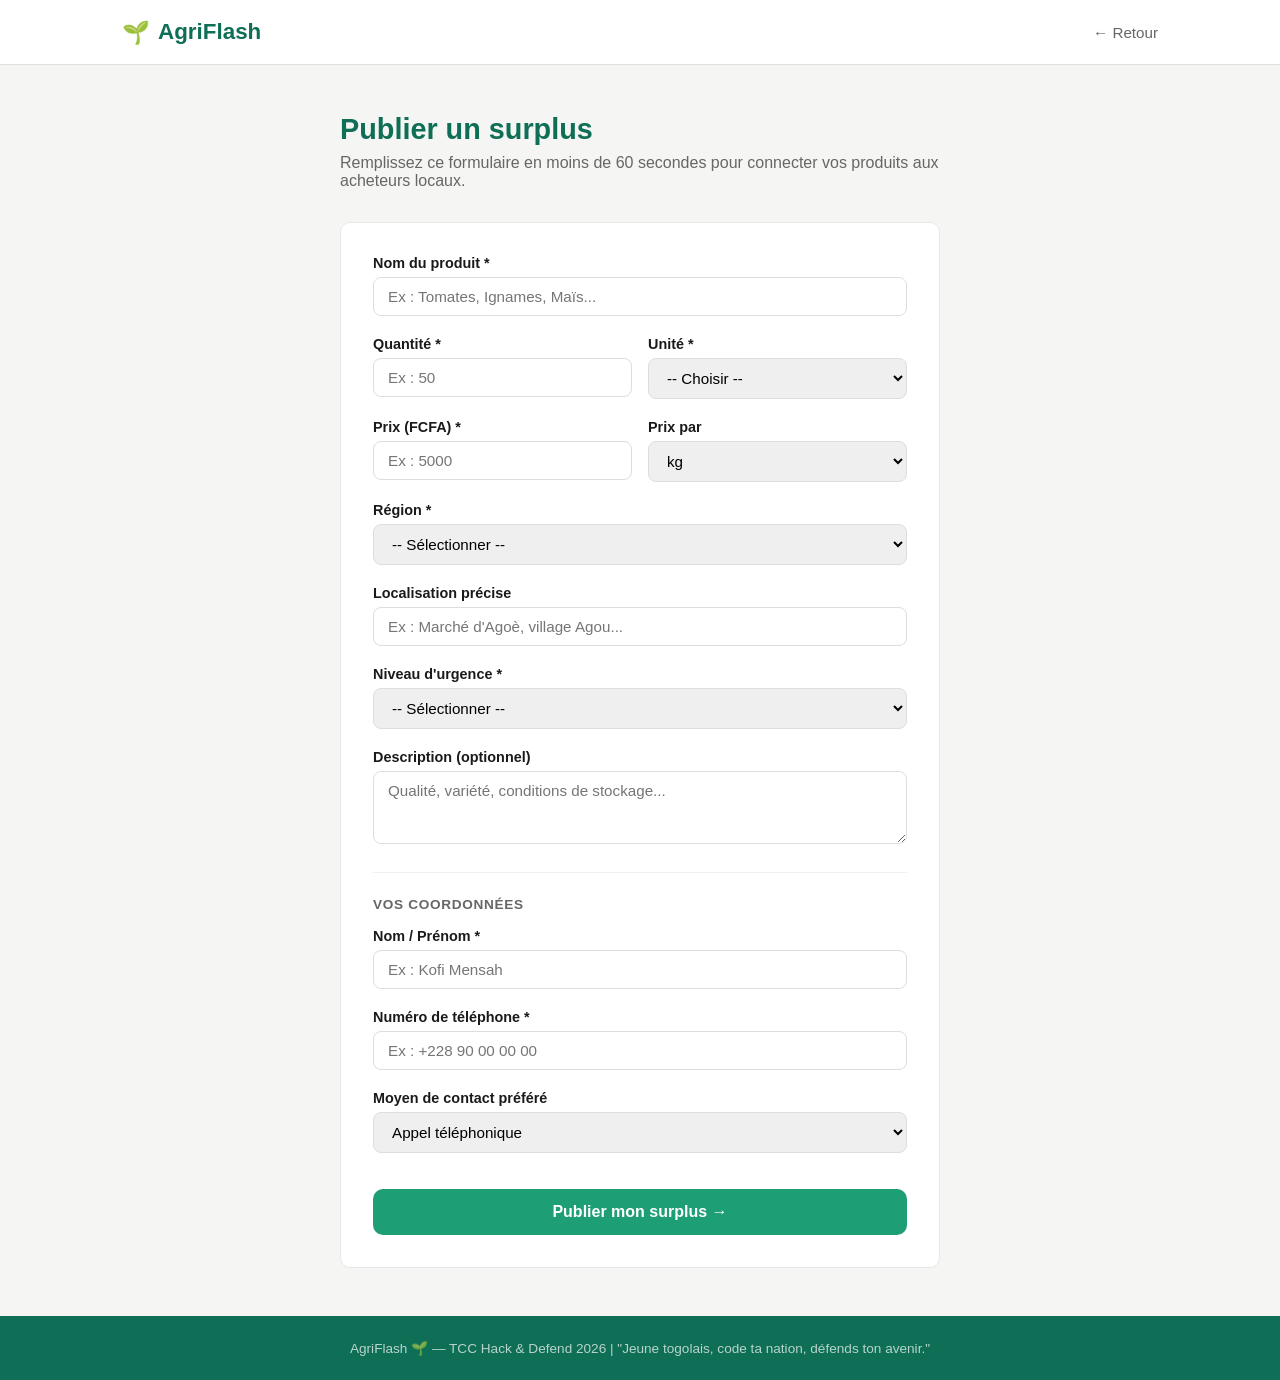
==== add-product.html @ c6625c72 "Premier commit - PoC AgriFlash" ====
<!doctype html>
<html lang="fr">
  <head>
    <meta charset="UTF-8" />
    <meta name="viewport" content="width=device-width, initial-scale=1.0" />
    <title>AgriFlash — Publier un surplus</title>
    <link rel="stylesheet" href="style.css" />
  </head>
  <body>
    <header class="navbar">
      <div class="navbar-inner">
        <div class="logo">
          <a
            href="index.html"
            style="
              text-decoration: none;
              display: flex;
              align-items: center;
              gap: 8px;
              color: inherit;
            "
          >
            🌱 <span>AgriFlash</span>
          </a>
        </div>
        <nav>
          <a href="index.html">← Retour</a>
        </nav>
      </div>
    </header>

    <section class="form-section">
      <div class="form-container">
        <div class="form-header">
          <h1>Publier un surplus</h1>
          <p>
            Remplissez ce formulaire en moins de 60 secondes pour connecter vos
            produits aux acheteurs locaux.
          </p>
        </div>

        <div id="success-msg" class="success-msg" style="display: none">
          ✅ Votre surplus a été publié avec succès !
          <br /><a href="index.html">← Voir tous les surplus</a>
        </div>

        <form id="form-surplus" class="form-card" novalidate>
          <div class="form-group">
            <label for="nom-produit">Nom du produit *</label>
            <input
              type="text"
              id="nom-produit"
              placeholder="Ex : Tomates, Ignames, Maïs..."
              required
            />
          </div>

          <div class="form-row">
            <div class="form-group">
              <label for="quantite">Quantité *</label>
              <input
                type="number"
                id="quantite"
                placeholder="Ex : 50"
                min="1"
                required
              />
            </div>
            <div class="form-group">
              <label for="unite">Unité *</label>
              <select id="unite" required>
                <option value="">-- Choisir --</option>
                <option value="kg">kg</option>
                <option value="tonnes">tonnes</option>
                <option value="sacs">sacs</option>
                <option value="caisses">caisses</option>
                <option value="régimes">régimes</option>
                <option value="unités">unités</option>
              </select>
            </div>
          </div>

          <div class="form-row">
            <div class="form-group">
              <label for="prix">Prix (FCFA) *</label>
              <input
                type="number"
                id="prix"
                placeholder="Ex : 5000"
                min="0"
                required
              />
            </div>
            <div class="form-group">
              <label for="prix-unite">Prix par</label>
              <select id="prix-unite">
                <option value="kg">kg</option>
                <option value="sac">sac</option>
                <option value="caisse">caisse</option>
                <option value="unité">unité</option>
                <option value="lot">lot entier</option>
              </select>
            </div>
          </div>

          <div class="form-group">
            <label for="region">Région *</label>
            <select id="region" required>
              <option value="">-- Sélectionner --</option>
              <option value="Lomé">Lomé</option>
              <option value="Kara">Kara</option>
              <option value="Atakpamé">Atakpamé</option>
              <option value="Sokodé">Sokodé</option>
              <option value="Dapaong">Dapaong</option>
              <option value="Tsévié">Tsévié</option>
              <option value="Kpalimé">Kpalimé</option>
            </select>
          </div>

          <div class="form-group">
            <label for="localisation">Localisation précise</label>
            <input
              type="text"
              id="localisation"
              placeholder="Ex : Marché d'Agoè, village Agou..."
            />
          </div>

          <div class="form-group">
            <label for="urgence">Niveau d'urgence *</label>
            <select id="urgence" required>
              <option value="">-- Sélectionner --</option>
              <option value="critique">🔴 Critique — moins de 24h</option>
              <option value="urgent">🟠 Urgent — moins de 48h</option>
              <option value="normal">🟢 Normal — quelques jours</option>
            </select>
          </div>

          <div class="form-group">
            <label for="description">Description (optionnel)</label>
            <textarea
              id="description"
              rows="3"
              placeholder="Qualité, variété, conditions de stockage..."
            ></textarea>
          </div>

          <hr class="form-divider" />
          <p class="form-section-label">Vos coordonnées</p>

          <div class="form-group">
            <label for="nom-vendeur">Nom / Prénom *</label>
            <input
              type="text"
              id="nom-vendeur"
              placeholder="Ex : Kofi Mensah"
              required
            />
          </div>

          <div class="form-group">
            <label for="telephone">Numéro de téléphone *</label>
            <input
              type="tel"
              id="telephone"
              placeholder="Ex : +228 90 00 00 00"
              required
            />
          </div>

          <div class="form-group">
            <label for="moyen-contact">Moyen de contact préféré</label>
            <select id="moyen-contact">
              <option value="Appel">Appel téléphonique</option>
              <option value="WhatsApp">WhatsApp</option>
              <option value="Les deux">Appel ou WhatsApp</option>
            </select>
          </div>

          <button type="submit" class="btn-submit">
            Publier mon surplus →
          </button>
        </form>
      </div>
    </section>

    <footer class="footer">
      <p>
        AgriFlash 🌱 — TCC Hack & Defend 2026 | "Jeune togolais, code ta nation,
        défends ton avenir."
      </p>
    </footer>

    <script src="app.js"></script>
  </body>
</html>
---- style.css ----
* {
  margin: 0;
  padding: 0;
  box-sizing: border-box;
}

:root {
  --vert: #1d9e75;
  --vert-fonce: #0f6e56;
  --vert-clair: #e1f5ee;
  --orange: #ba7517;
  --orange-clair: #faeeda;
  --rouge-clair: #fcebeb;
  --gris: #f5f5f3;
  --texte: #1a1a1a;
  --texte-muted: #666;
  --blanc: #ffffff;
  --radius: 10px;
}

body {
  font-family: "Segoe UI", sans-serif;
  color: var(--texte);
  background: var(--gris);
}

/* NAVBAR */
.navbar {
  background: var(--blanc);
  border-bottom: 1px solid #e0e0e0;
  position: sticky;
  top: 0;
  z-index: 100;
}
.navbar-inner {
  max-width: 1100px;
  margin: 0 auto;
  padding: 0 2rem;
  height: 64px;
  display: flex;
  align-items: center;
  justify-content: space-between;
}
.logo {
  font-size: 1.4rem;
  font-weight: 700;
  color: var(--vert-fonce);
  display: flex;
  align-items: center;
  gap: 8px;
}
nav {
  display: flex;
  align-items: center;
  gap: 1.5rem;
}
nav a {
  text-decoration: none;
  color: var(--texte-muted);
  font-size: 0.95rem;
}
nav a.active {
  color: var(--vert-fonce);
  font-weight: 600;
}
.btn-publier {
  background: var(--vert);
  color: var(--blanc) !important;
  padding: 8px 18px;
  border-radius: 20px;
  font-weight: 600 !important;
  transition: background 0.2s;
}
.btn-publier:hover {
  background: var(--vert-fonce);
}

/* HERO */
.hero {
  background: var(--vert-fonce);
  color: var(--blanc);
  padding: 5rem 2rem;
  text-align: center;
}
.hero-content {
  max-width: 700px;
  margin: 0 auto;
}
.hero-badge {
  background: rgba(255, 255, 255, 0.15);
  padding: 6px 16px;
  border-radius: 20px;
  font-size: 0.85rem;
  display: inline-block;
  margin-bottom: 1.5rem;
}
.hero h1 {
  font-size: 2.8rem;
  font-weight: 800;
  line-height: 1.2;
  margin-bottom: 1rem;
}
.hero h1 .accent {
  color: #9fe1cb;
}
.hero p {
  font-size: 1.1rem;
  opacity: 0.85;
  margin-bottom: 2rem;
}
.hero-actions {
  display: flex;
  gap: 1rem;
  justify-content: center;
  flex-wrap: wrap;
}
.btn-primary {
  background: var(--blanc);
  color: var(--vert-fonce);
  padding: 12px 28px;
  border-radius: 25px;
  font-weight: 700;
  text-decoration: none;
  transition: transform 0.2s;
}
.btn-primary:hover {
  transform: translateY(-2px);
}
.btn-secondary {
  border: 2px solid rgba(255, 255, 255, 0.5);
  color: var(--blanc);
  padding: 12px 28px;
  border-radius: 25px;
  font-weight: 600;
  text-decoration: none;
  transition: border-color 0.2s;
}
.btn-secondary:hover {
  border-color: var(--blanc);
}

/* LISTE */
.liste-section {
  padding: 3rem 2rem;
}
.container {
  max-width: 1100px;
  margin: 0 auto;
}
.liste-header {
  display: flex;
  align-items: center;
  justify-content: space-between;
  flex-wrap: wrap;
  gap: 1rem;
  margin-bottom: 2rem;
}
.liste-header h2 {
  font-size: 1.5rem;
  color: var(--vert-fonce);
}
.filtres {
  display: flex;
  gap: 0.75rem;
  flex-wrap: wrap;
}
.filtres input,
.filtres select {
  padding: 8px 14px;
  border: 1px solid #ddd;
  border-radius: 8px;
  font-size: 0.9rem;
  background: var(--blanc);
  outline: none;
}
.filtres input:focus,
.filtres select:focus {
  border-color: var(--vert);
}

/* GRID */
.grid-surplus {
  display: grid;
  grid-template-columns: repeat(auto-fill, minmax(280px, 1fr));
  gap: 1.25rem;
}

/* CARTE */
.card {
  background: var(--blanc);
  border-radius: var(--radius);
  border: 1px solid #e8e8e8;
  padding: 1.25rem;
  transition:
    transform 0.2s,
    box-shadow 0.2s;
}
.card:hover {
  transform: translateY(-3px);
  box-shadow: 0 8px 24px rgba(0, 0, 0, 0.08);
}
.card-header {
  display: flex;
  justify-content: space-between;
  align-items: flex-start;
  margin-bottom: 0.75rem;
}
.card-produit {
  font-size: 1.1rem;
  font-weight: 700;
  color: var(--texte);
}
.badge-urgence {
  font-size: 0.75rem;
  font-weight: 600;
  padding: 3px 10px;
  border-radius: 12px;
}
.badge-urgence.critique {
  background: var(--rouge-clair);
  color: #a32d2d;
}
.badge-urgence.urgent {
  background: var(--orange-clair);
  color: var(--orange);
}
.badge-urgence.normal {
  background: var(--vert-clair);
  color: var(--vert-fonce);
}
.card-info {
  font-size: 0.9rem;
  color: var(--texte-muted);
  margin-bottom: 0.4rem;
}
.card-prix {
  font-size: 1.15rem;
  font-weight: 700;
  color: var(--vert);
  margin: 0.75rem 0;
}
.card-footer {
  display: flex;
  align-items: center;
  justify-content: space-between;
  margin-top: 1rem;
  padding-top: 0.75rem;
  border-top: 1px solid #f0f0f0;
}
.card-vendeur {
  font-size: 0.85rem;
  color: var(--texte-muted);
}
.btn-contact {
  background: var(--vert);
  color: var(--blanc);
  border: none;
  padding: 8px 16px;
  border-radius: 8px;
  font-size: 0.85rem;
  font-weight: 600;
  cursor: pointer;
  transition: background 0.2s;
}
.btn-contact:hover {
  background: var(--vert-fonce);
}

/* HOW */
.how-section {
  background: var(--blanc);
  padding: 4rem 2rem;
  text-align: center;
}
.how-section h2 {
  font-size: 1.6rem;
  color: var(--vert-fonce);
  margin-bottom: 3rem;
}
.steps {
  display: flex;
  align-items: center;
  justify-content: center;
  gap: 1rem;
  flex-wrap: wrap;
}
.step {
  max-width: 200px;
}
.step-num {
  font-size: 2rem;
  font-weight: 800;
  color: var(--vert-clair);
}
.step h3 {
  font-size: 1rem;
  font-weight: 700;
  margin: 0.5rem 0 0.25rem;
}
.step p {
  font-size: 0.85rem;
  color: var(--texte-muted);
}
.step-arrow {
  font-size: 2rem;
  color: var(--vert);
}

/* FOOTER */
.footer {
  background: var(--vert-fonce);
  color: rgba(255, 255, 255, 0.7);
  text-align: center;
  padding: 1.5rem;
  font-size: 0.85rem;
}

/* MODAL */
.modal-overlay {
  position: fixed;
  inset: 0;
  background: rgba(0, 0, 0, 0.5);
  display: flex;
  align-items: center;
  justify-content: center;
  z-index: 200;
}
.modal {
  background: var(--blanc);
  border-radius: var(--radius);
  padding: 2rem;
  max-width: 420px;
  width: 90%;
  position: relative;
}
.modal-close {
  position: absolute;
  top: 1rem;
  right: 1rem;
  background: none;
  border: none;
  font-size: 1.2rem;
  cursor: pointer;
  color: var(--texte-muted);
}
.modal h3 {
  font-size: 1.2rem;
  margin-bottom: 1rem;
  color: var(--vert-fonce);
}
.modal-info {
  font-size: 0.95rem;
  color: var(--texte);
  margin-bottom: 0.5rem;
}
.modal-tel {
  font-size: 1.3rem;
  font-weight: 700;
  color: var(--vert);
  margin: 1rem 0;
}
.btn-whatsapp {
  display: block;
  background: #25d366;
  color: var(--blanc);
  text-align: center;
  padding: 12px;
  border-radius: 8px;
  font-weight: 700;
  text-decoration: none;
  margin-top: 1rem;
}

/* FORM PAGE */
.form-section {
  padding: 3rem 2rem;
  min-height: 80vh;
}
.form-container {
  max-width: 600px;
  margin: 0 auto;
}
.form-header {
  margin-bottom: 2rem;
}
.form-header h1 {
  font-size: 1.8rem;
  color: var(--vert-fonce);
  margin-bottom: 0.5rem;
}
.form-header p {
  color: var(--texte-muted);
}
.form-card {
  background: var(--blanc);
  border-radius: var(--radius);
  border: 1px solid #e8e8e8;
  padding: 2rem;
}
.form-group {
  margin-bottom: 1.25rem;
}
.form-group label {
  display: block;
  font-size: 0.9rem;
  font-weight: 600;
  margin-bottom: 6px;
  color: var(--texte);
}
.form-group input,
.form-group select,
.form-group textarea {
  width: 100%;
  padding: 10px 14px;
  border: 1px solid #ddd;
  border-radius: 8px;
  font-size: 0.95rem;
  font-family: inherit;
  outline: none;
  transition: border-color 0.2s;
}
.form-group input:focus,
.form-group select:focus,
.form-group textarea:focus {
  border-color: var(--vert);
}
.form-row {
  display: grid;
  grid-template-columns: 1fr 1fr;
  gap: 1rem;
}
.form-divider {
  border: none;
  border-top: 1px solid #f0f0f0;
  margin: 1.5rem 0;
}
.form-section-label {
  font-size: 0.85rem;
  font-weight: 600;
  color: var(--texte-muted);
  text-transform: uppercase;
  letter-spacing: 0.05em;
  margin-bottom: 1rem;
}
.btn-submit {
  width: 100%;
  background: var(--vert);
  color: var(--blanc);
  border: none;
  padding: 14px;
  border-radius: 10px;
  font-size: 1rem;
  font-weight: 700;
  cursor: pointer;
  margin-top: 1rem;
  transition: background 0.2s;
}
.btn-submit:hover {
  background: var(--vert-fonce);
}
.success-msg {
  background: var(--vert-clair);
  color: var(--vert-fonce);
  padding: 1rem 1.25rem;
  border-radius: 8px;
  margin-bottom: 1.5rem;
  font-weight: 500;
  line-height: 1.6;
}
.success-msg a {
  color: var(--vert-fonce);
  font-weight: 700;
}
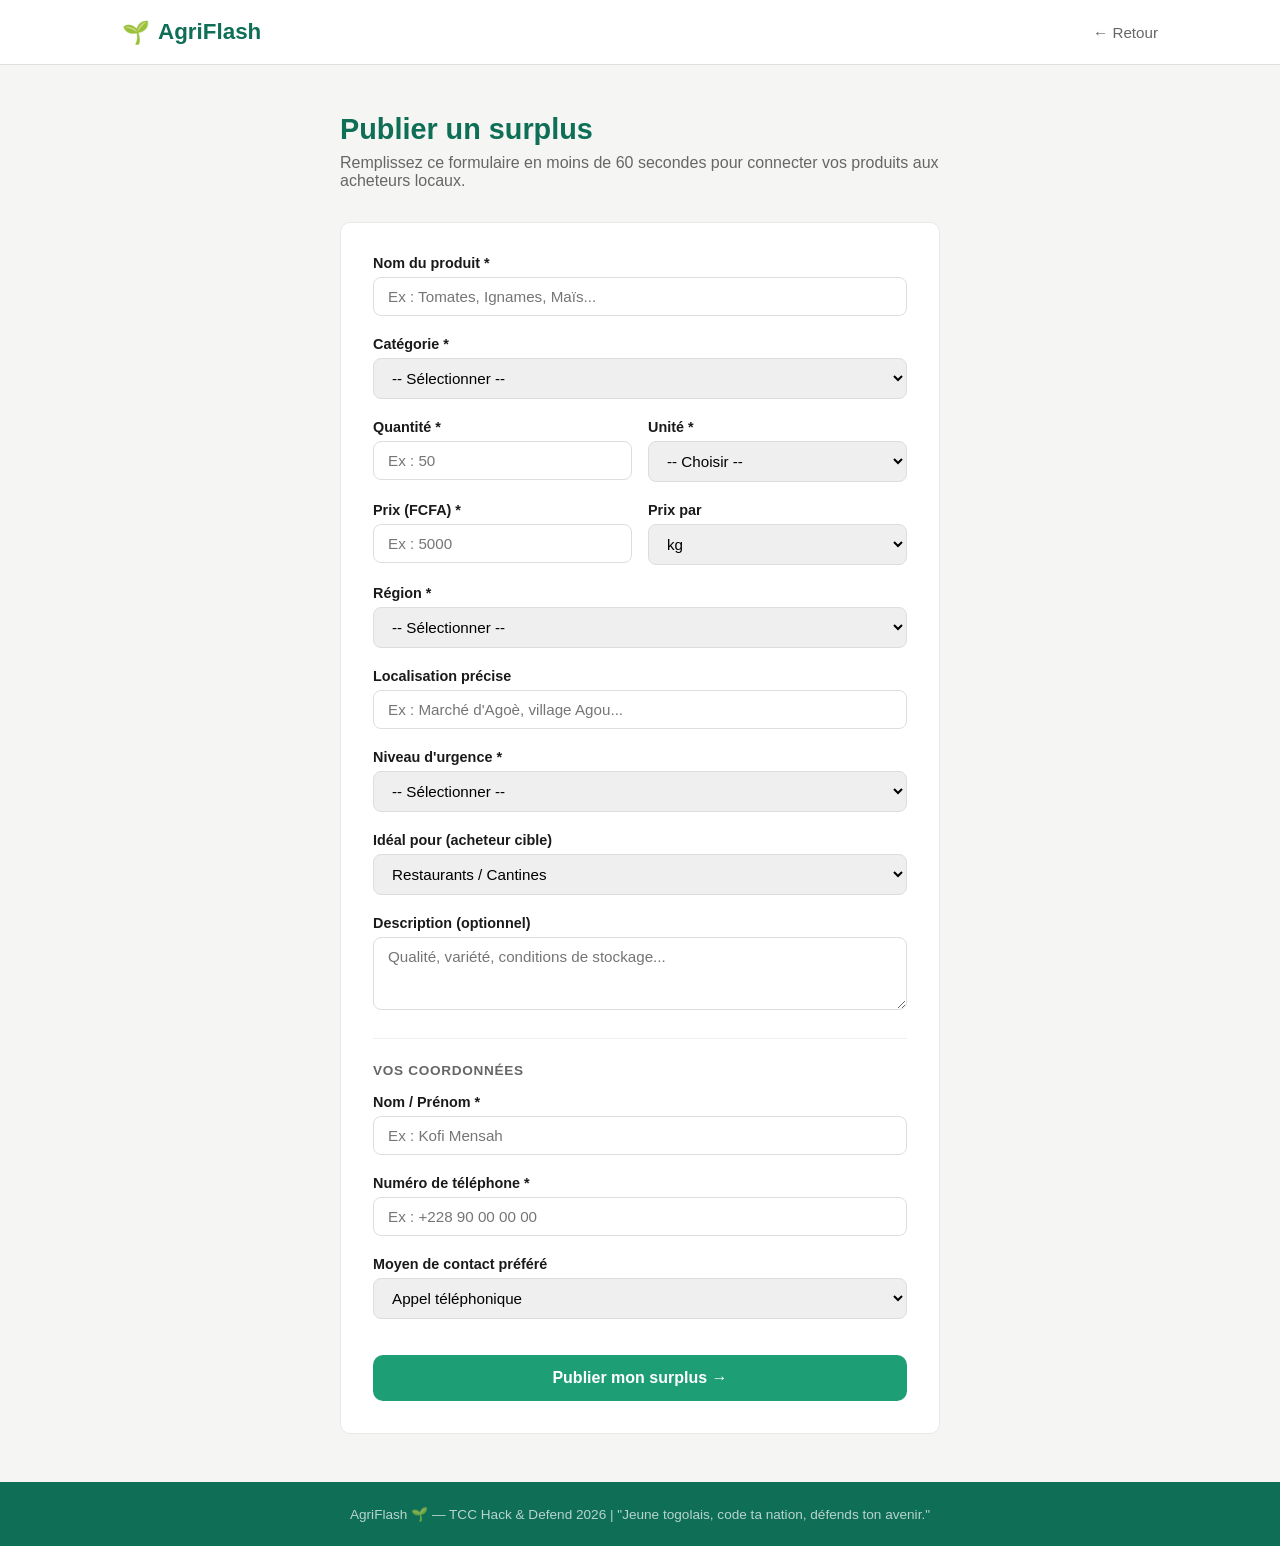
==== commit 7ac08013: "feat: dashboard impact, carte Leaflet, IA analyse, demandes, graphiques" ====
--- a/add-product.html
+++ b/add-product.html
@@ -55,6 +55,18 @@
             />
           </div>
 
+          <div class="form-group">
+            <label for="categorie">Catégorie *</label>
+            <select id="categorie" required>
+              <option value="">-- Sélectionner --</option>
+              <option value="legumes">🥬 Légumes</option>
+              <option value="fruits">🍎 Fruits</option>
+              <option value="tubercules">🥔 Tubercules</option>
+              <option value="condiments">🌶️ Condiments</option>
+              <option value="cereales">🌽 Céréales</option>
+            </select>
+          </div>
+
           <div class="form-row">
             <div class="form-group">
               <label for="quantite">Quantité *</label>
@@ -98,7 +110,7 @@
                 <option value="sac">sac</option>
                 <option value="caisse">caisse</option>
                 <option value="unité">unité</option>
-                <option value="lot">lot entier</option>
+                <option value="lot entier">lot entier</option>
               </select>
             </div>
           </div>
@@ -137,6 +149,21 @@
           </div>
 
           <div class="form-group">
+            <label for="ideal-pour">Idéal pour (acheteur cible)</label>
+            <select id="ideal-pour">
+              <option value="Restaurants / Cantines">
+                Restaurants / Cantines
+              </option>
+              <option value="Revendeurs / Marchés">Revendeurs / Marchés</option>
+              <option value="Transformateurs">Transformateurs</option>
+              <option value="Particuliers">Particuliers</option>
+              <option value="Tous types d'acheteurs">
+                Tous types d'acheteurs
+              </option>
+            </select>
+          </div>
+
+          <div class="form-group">
             <label for="description">Description (optionnel)</label>
             <textarea
               id="description"
@@ -186,8 +213,8 @@
 
     <footer class="footer">
       <p>
-        AgriFlash 🌱 — TCC Hack & Defend 2026 | "Jeune togolais, code ta nation,
-        défends ton avenir."
+        AgriFlash 🌱 — TCC Hack &amp; Defend 2026 | "Jeune togolais, code ta
+        nation, défends ton avenir."
       </p>
     </footer>
 
--- a/style.css
+++ b/style.css
@@ -1,3 +1,8 @@
+/* =========================================
+   AgriFlash — style.css
+   TCC Hack & Defend 2026
+   ========================================= */
+
 * {
   margin: 0;
   padding: 0;
@@ -19,12 +24,12 @@
 }
 
 body {
-  font-family: "Segoe UI", sans-serif;
+  font-family: "Segoe UI", Tahoma, Geneva, Verdana, sans-serif;
   color: var(--texte);
   background: var(--gris);
 }
 
-/* NAVBAR */
+/* ---- NAVBAR ---- */
 .navbar {
   background: var(--blanc);
   border-bottom: 1px solid #e0e0e0;
@@ -75,7 +80,30 @@
   background: var(--vert-fonce);
 }
 
-/* HERO */
+/* ---- TICKER ---- */
+.ticker {
+  background: var(--vert-fonce);
+  color: #9fe1cb;
+  padding: 8px 0;
+  overflow: hidden;
+  font-size: 0.82rem;
+  white-space: nowrap;
+}
+.ticker-inner {
+  display: inline-flex;
+  gap: 3rem;
+  animation: ticker-scroll 30s linear infinite;
+}
+@keyframes ticker-scroll {
+  0% {
+    transform: translateX(0);
+  }
+  100% {
+    transform: translateX(-50%);
+  }
+}
+
+/* ---- HERO ---- */
 .hero {
   background: var(--vert-fonce);
   color: var(--blanc);
@@ -122,6 +150,7 @@
   font-weight: 700;
   text-decoration: none;
   transition: transform 0.2s;
+  display: inline-block;
 }
 .btn-primary:hover {
   transform: translateY(-2px);
@@ -134,18 +163,247 @@
   font-weight: 600;
   text-decoration: none;
   transition: border-color 0.2s;
+  display: inline-block;
 }
 .btn-secondary:hover {
   border-color: var(--blanc);
 }
 
-/* LISTE */
-.liste-section {
-  padding: 3rem 2rem;
-}
+/* ---- CONTAINER ---- */
 .container {
   max-width: 1100px;
   margin: 0 auto;
+}
+
+/* ---- SECTION HEADERS ---- */
+.section-header {
+  margin-bottom: 2rem;
+}
+.section-header h2 {
+  font-size: 1.5rem;
+  color: var(--vert-fonce);
+  margin-bottom: 0.4rem;
+}
+.section-sub {
+  color: var(--texte-muted);
+  font-size: 0.92rem;
+}
+
+/* ---- DASHBOARD D'IMPACT ---- */
+.dashboard-section {
+  background: var(--blanc);
+  padding: 2.5rem 2rem;
+  border-bottom: 1px solid #e8e8e8;
+}
+.dashboard-header {
+  display: flex;
+  align-items: center;
+  gap: 1rem;
+  margin-bottom: 1.5rem;
+}
+.dashboard-header h2 {
+  font-size: 1.3rem;
+  color: var(--vert-fonce);
+  font-weight: 700;
+}
+.live-badge {
+  background: #fcebeb;
+  color: #a32d2d;
+  font-size: 0.78rem;
+  font-weight: 700;
+  padding: 4px 10px;
+  border-radius: 12px;
+  animation: pulse-badge 1.5s ease-in-out infinite;
+}
+@keyframes pulse-badge {
+  0%,
+  100% {
+    opacity: 1;
+  }
+  50% {
+    opacity: 0.5;
+  }
+}
+.dashboard-grid {
+  display: grid;
+  grid-template-columns: repeat(auto-fit, minmax(155px, 1fr));
+  gap: 1rem;
+}
+.dash-card {
+  background: var(--gris);
+  border-radius: var(--radius);
+  padding: 1.25rem 1rem;
+  text-align: center;
+  border: 1px solid #e8e8e8;
+  transition: transform 0.2s;
+}
+.dash-card:hover {
+  transform: translateY(-2px);
+}
+.dash-card.alert {
+  background: var(--rouge-clair);
+  border-color: #f7c1c1;
+}
+.dash-card.success {
+  background: var(--vert-clair);
+  border-color: #9fe1cb;
+}
+.dash-icon {
+  font-size: 1.6rem;
+  margin-bottom: 0.5rem;
+}
+.dash-num {
+  font-size: 1.8rem;
+  font-weight: 800;
+  color: var(--vert-fonce);
+  line-height: 1;
+  margin-bottom: 0.4rem;
+}
+.dash-card.alert .dash-num {
+  color: #a32d2d;
+}
+.dash-card.success .dash-num {
+  color: var(--vert-fonce);
+}
+.dash-label {
+  font-size: 0.8rem;
+  color: var(--texte-muted);
+  line-height: 1.3;
+}
+
+/* ---- MAP ---- */
+.map-section {
+  padding: 3rem 2rem;
+  background: var(--blanc);
+}
+#map {
+  height: 420px;
+  border-radius: var(--radius);
+  border: 1px solid #e0e0e0;
+  margin-top: 1rem;
+  z-index: 1;
+}
+
+/* ---- IMPACT CHIFFRES ---- */
+.impact-section {
+  background: var(--vert-fonce);
+  color: var(--blanc);
+  padding: 4rem 2rem;
+  text-align: center;
+}
+.impact-section h2 {
+  font-size: 1.6rem;
+  color: var(--blanc);
+  margin-bottom: 0.5rem;
+}
+.impact-subtitle {
+  font-size: 0.95rem;
+  opacity: 0.7;
+  margin-bottom: 2.5rem;
+}
+.impact-grid {
+  display: grid;
+  grid-template-columns: repeat(auto-fit, minmax(200px, 1fr));
+  gap: 1.25rem;
+  max-width: 900px;
+  margin: 0 auto 2rem;
+}
+.impact-card {
+  background: rgba(255, 255, 255, 0.08);
+  border: 1px solid rgba(255, 255, 255, 0.15);
+  border-radius: var(--radius);
+  padding: 1.5rem 1rem;
+}
+.impact-number {
+  font-size: 2.4rem;
+  font-weight: 800;
+  color: #9fe1cb;
+  margin-bottom: 0.5rem;
+}
+.impact-label {
+  font-size: 0.9rem;
+  line-height: 1.4;
+  margin-bottom: 0.75rem;
+}
+.impact-source {
+  font-size: 0.75rem;
+  opacity: 0.55;
+  font-style: italic;
+}
+.impact-cta {
+  font-size: 1rem;
+  opacity: 0.9;
+  max-width: 600px;
+  margin: 0 auto;
+  line-height: 1.6;
+}
+
+/* ---- CHARTS ---- */
+.charts-section {
+  padding: 3rem 2rem;
+  background: var(--gris);
+}
+.charts-section .section-header h2 {
+  color: var(--vert-fonce);
+}
+.charts-row {
+  display: grid;
+  grid-template-columns: 1fr 1fr;
+  gap: 1.5rem;
+}
+@media (max-width: 700px) {
+  .charts-row {
+    grid-template-columns: 1fr;
+  }
+}
+.chart-box {
+  background: var(--blanc);
+  border-radius: var(--radius);
+  border: 1px solid #e8e8e8;
+  padding: 1.25rem;
+}
+.chart-label {
+  font-size: 0.82rem;
+  font-weight: 600;
+  color: var(--texte-muted);
+  text-transform: uppercase;
+  letter-spacing: 0.04em;
+  margin-bottom: 0.5rem;
+}
+.chart-legend {
+  display: flex;
+  gap: 1rem;
+  margin-bottom: 0.75rem;
+  font-size: 0.78rem;
+  color: var(--texte-muted);
+}
+.chart-legend span {
+  display: flex;
+  align-items: center;
+  gap: 5px;
+}
+.leg-dot {
+  width: 10px;
+  height: 10px;
+  border-radius: 2px;
+  display: inline-block;
+}
+.leg-dot.rouge {
+  background: #a32d2d;
+}
+.leg-dot.vert {
+  background: #1d9e75;
+}
+.leg-dot.vert-f {
+  background: #0f6e56;
+}
+.leg-dot.orange {
+  background: #ba7517;
+}
+
+/* ---- LISTE SURPLUS ---- */
+.liste-section {
+  padding: 3rem 2rem;
 }
 .liste-header {
   display: flex;
@@ -177,15 +435,30 @@
 .filtres select:focus {
   border-color: var(--vert);
 }
-
-/* GRID */
+.btn-reinit {
+  padding: 8px 14px;
+  border: 1px solid #ddd;
+  border-radius: 8px;
+  font-size: 0.9rem;
+  background: var(--blanc);
+  cursor: pointer;
+  color: var(--texte-muted);
+  transition: background 0.2s;
+}
+.btn-reinit:hover {
+  background: var(--rouge-clair);
+  border-color: #a32d2d;
+  color: #a32d2d;
+}
+
+/* ---- GRID SURPLUS ---- */
 .grid-surplus {
   display: grid;
   grid-template-columns: repeat(auto-fill, minmax(280px, 1fr));
   gap: 1.25rem;
 }
 
-/* CARTE */
+/* ---- CARTE SURPLUS ---- */
 .card {
   background: var(--blanc);
   border-radius: var(--radius);
@@ -199,6 +472,11 @@
   transform: translateY(-3px);
   box-shadow: 0 8px 24px rgba(0, 0, 0, 0.08);
 }
+.card-emoji {
+  font-size: 2rem;
+  margin-bottom: 0.5rem;
+  display: block;
+}
 .card-header {
   display: flex;
   justify-content: space-between;
@@ -233,6 +511,15 @@
   color: var(--texte-muted);
   margin-bottom: 0.4rem;
 }
+.card-ideal {
+  font-size: 0.82rem;
+  color: var(--vert-fonce);
+  background: var(--vert-clair);
+  display: inline-block;
+  padding: 2px 10px;
+  border-radius: 10px;
+  margin: 0.25rem 0 0.5rem;
+}
 .card-prix {
   font-size: 1.15rem;
   font-weight: 700;
@@ -246,18 +533,23 @@
   margin-top: 1rem;
   padding-top: 0.75rem;
   border-top: 1px solid #f0f0f0;
+  gap: 0.5rem;
 }
 .card-vendeur {
   font-size: 0.85rem;
   color: var(--texte-muted);
+}
+.card-actions {
+  display: flex;
+  gap: 0.5rem;
 }
 .btn-contact {
   background: var(--vert);
   color: var(--blanc);
   border: none;
-  padding: 8px 16px;
+  padding: 8px 14px;
   border-radius: 8px;
-  font-size: 0.85rem;
+  font-size: 0.82rem;
   font-weight: 600;
   cursor: pointer;
   transition: background 0.2s;
@@ -265,8 +557,83 @@
 .btn-contact:hover {
   background: var(--vert-fonce);
 }
-
-/* HOW */
+.btn-ia {
+  background: var(--orange-clair);
+  color: var(--orange);
+  border: 1px solid #f0c97a;
+  padding: 8px 10px;
+  border-radius: 8px;
+  font-size: 0.82rem;
+  font-weight: 600;
+  cursor: pointer;
+  transition: background 0.2s;
+}
+.btn-ia:hover {
+  background: #f5d9a0;
+}
+
+/* ---- DEMANDES ---- */
+.demandes-section {
+  background: var(--blanc);
+  padding: 3rem 2rem;
+  border-top: 1px solid #e8e8e8;
+}
+.demandes-section .section-header h2 {
+  color: var(--vert-fonce);
+}
+.demandes-grid {
+  display: grid;
+  grid-template-columns: repeat(auto-fill, minmax(280px, 1fr));
+  gap: 1.25rem;
+}
+.demande-card {
+  background: var(--gris);
+  border: 1px solid #e8e8e8;
+  border-left: 4px solid var(--vert);
+  border-radius: var(--radius);
+  padding: 1.1rem 1.25rem;
+  transition: transform 0.2s;
+}
+.demande-card:hover {
+  transform: translateY(-2px);
+}
+.demande-icon {
+  font-size: 1.6rem;
+  margin-bottom: 0.4rem;
+}
+.demande-acheteur {
+  font-size: 0.95rem;
+  font-weight: 700;
+  color: var(--texte);
+  margin-bottom: 0.25rem;
+}
+.demande-produit {
+  font-size: 0.88rem;
+  color: var(--vert-fonce);
+  font-weight: 600;
+  margin-bottom: 0.5rem;
+}
+.demande-region {
+  font-size: 0.82rem;
+  color: var(--texte-muted);
+  margin-bottom: 0.75rem;
+}
+.btn-repondre {
+  background: var(--vert);
+  color: var(--blanc);
+  border: none;
+  padding: 7px 14px;
+  border-radius: 8px;
+  font-size: 0.82rem;
+  font-weight: 600;
+  cursor: pointer;
+  transition: background 0.2s;
+}
+.btn-repondre:hover {
+  background: var(--vert-fonce);
+}
+
+/* ---- HOW ---- */
 .how-section {
   background: var(--blanc);
   padding: 4rem 2rem;
@@ -306,7 +673,7 @@
   color: var(--vert);
 }
 
-/* FOOTER */
+/* ---- FOOTER ---- */
 .footer {
   background: var(--vert-fonce);
   color: rgba(255, 255, 255, 0.7);
@@ -315,7 +682,7 @@
   font-size: 0.85rem;
 }
 
-/* MODAL */
+/* ---- MODAL ---- */
 .modal-overlay {
   position: fixed;
   inset: 0;
@@ -369,9 +736,156 @@
   font-weight: 700;
   text-decoration: none;
   margin-top: 1rem;
-}
-
-/* FORM PAGE */
+  cursor: pointer;
+}
+
+/* MODAL SUCCÈS */
+.modal-success-box {
+  text-align: center;
+}
+.success-icon {
+  font-size: 3rem;
+  margin-bottom: 0.75rem;
+}
+.modal-success-box h3 {
+  color: var(--vert-fonce);
+  margin-bottom: 1rem;
+}
+.success-stat {
+  font-size: 1.6rem;
+  font-weight: 800;
+  color: var(--vert);
+  margin: 0.5rem 0;
+}
+.success-desc {
+  font-size: 0.9rem;
+  color: var(--texte-muted);
+  margin-bottom: 0.5rem;
+}
+.btn-close-success {
+  background: var(--vert);
+  color: var(--blanc);
+  border: none;
+  padding: 10px 28px;
+  border-radius: 20px;
+  font-weight: 700;
+  cursor: pointer;
+  margin-top: 1rem;
+  font-size: 0.95rem;
+}
+
+/* ---- NOTIFICATION TOAST ---- */
+.notif-toast {
+  position: fixed;
+  bottom: 80px;
+  right: 1rem;
+  background: var(--blanc);
+  border: 1px solid #e8e8e8;
+  border-left: 4px solid var(--vert);
+  border-radius: var(--radius);
+  padding: 12px 16px;
+  font-size: 0.82rem;
+  box-shadow: 0 4px 20px rgba(0, 0, 0, 0.12);
+  max-width: 270px;
+  z-index: 999;
+  opacity: 0;
+  transform: translateX(20px);
+  transition: all 0.35s ease;
+  pointer-events: none;
+}
+.notif-toast.show {
+  opacity: 1;
+  transform: translateX(0);
+  pointer-events: auto;
+}
+.notif-toast.urgent {
+  border-left-color: #a32d2d;
+}
+.notif-title {
+  font-weight: 600;
+  color: var(--texte);
+  margin-bottom: 2px;
+}
+.notif-sub {
+  color: var(--texte-muted);
+}
+
+/* ---- IA PANEL ---- */
+.ia-panel {
+  position: fixed;
+  bottom: 1rem;
+  right: 1rem;
+  z-index: 300;
+  width: 300px;
+}
+.ia-panel-inner {
+  background: var(--blanc);
+  border: 1px solid #e0e0e0;
+  border-top: 3px solid var(--orange);
+  border-radius: var(--radius);
+  padding: 1.25rem;
+  box-shadow: 0 8px 30px rgba(0, 0, 0, 0.14);
+  animation: slide-up 0.3s ease;
+}
+@keyframes slide-up {
+  from {
+    opacity: 0;
+    transform: translateY(20px);
+  }
+  to {
+    opacity: 1;
+    transform: translateY(0);
+  }
+}
+.ia-header {
+  font-size: 1rem;
+  font-weight: 700;
+  color: var(--orange);
+  margin-bottom: 0.75rem;
+}
+.ia-close {
+  position: absolute;
+  top: 0.75rem;
+  right: 0.75rem;
+  background: none;
+  border: none;
+  font-size: 1rem;
+  cursor: pointer;
+  color: var(--texte-muted);
+}
+.ia-produit {
+  font-size: 0.9rem;
+  color: var(--texte-muted);
+  margin-bottom: 0.5rem;
+}
+.ia-risque {
+  font-size: 2rem;
+  font-weight: 800;
+  margin: 0.5rem 0;
+}
+.ia-risque.haut {
+  color: #a32d2d;
+}
+.ia-risque.moyen {
+  color: var(--orange);
+}
+.ia-risque.bas {
+  color: var(--vert);
+}
+.ia-reco {
+  background: var(--orange-clair);
+  border-radius: 8px;
+  padding: 0.75rem;
+  font-size: 0.88rem;
+  color: var(--texte);
+  line-height: 1.5;
+  margin-top: 0.5rem;
+}
+.ia-reco strong {
+  color: var(--orange);
+}
+
+/* ---- FORM PAGE ---- */
 .form-section {
   padding: 3rem 2rem;
   min-height: 80vh;
@@ -471,3 +985,26 @@
   color: var(--vert-fonce);
   font-weight: 700;
 }
+
+/* ---- RESPONSIVE ---- */
+@media (max-width: 600px) {
+  .hero h1 {
+    font-size: 1.8rem;
+  }
+  .dashboard-grid {
+    grid-template-columns: repeat(2, 1fr);
+  }
+  .form-row {
+    grid-template-columns: 1fr;
+  }
+  .navbar-inner {
+    padding: 0 1rem;
+  }
+  .ia-panel {
+    width: calc(100% - 2rem);
+  }
+  .liste-header {
+    flex-direction: column;
+    align-items: flex-start;
+  }
+}
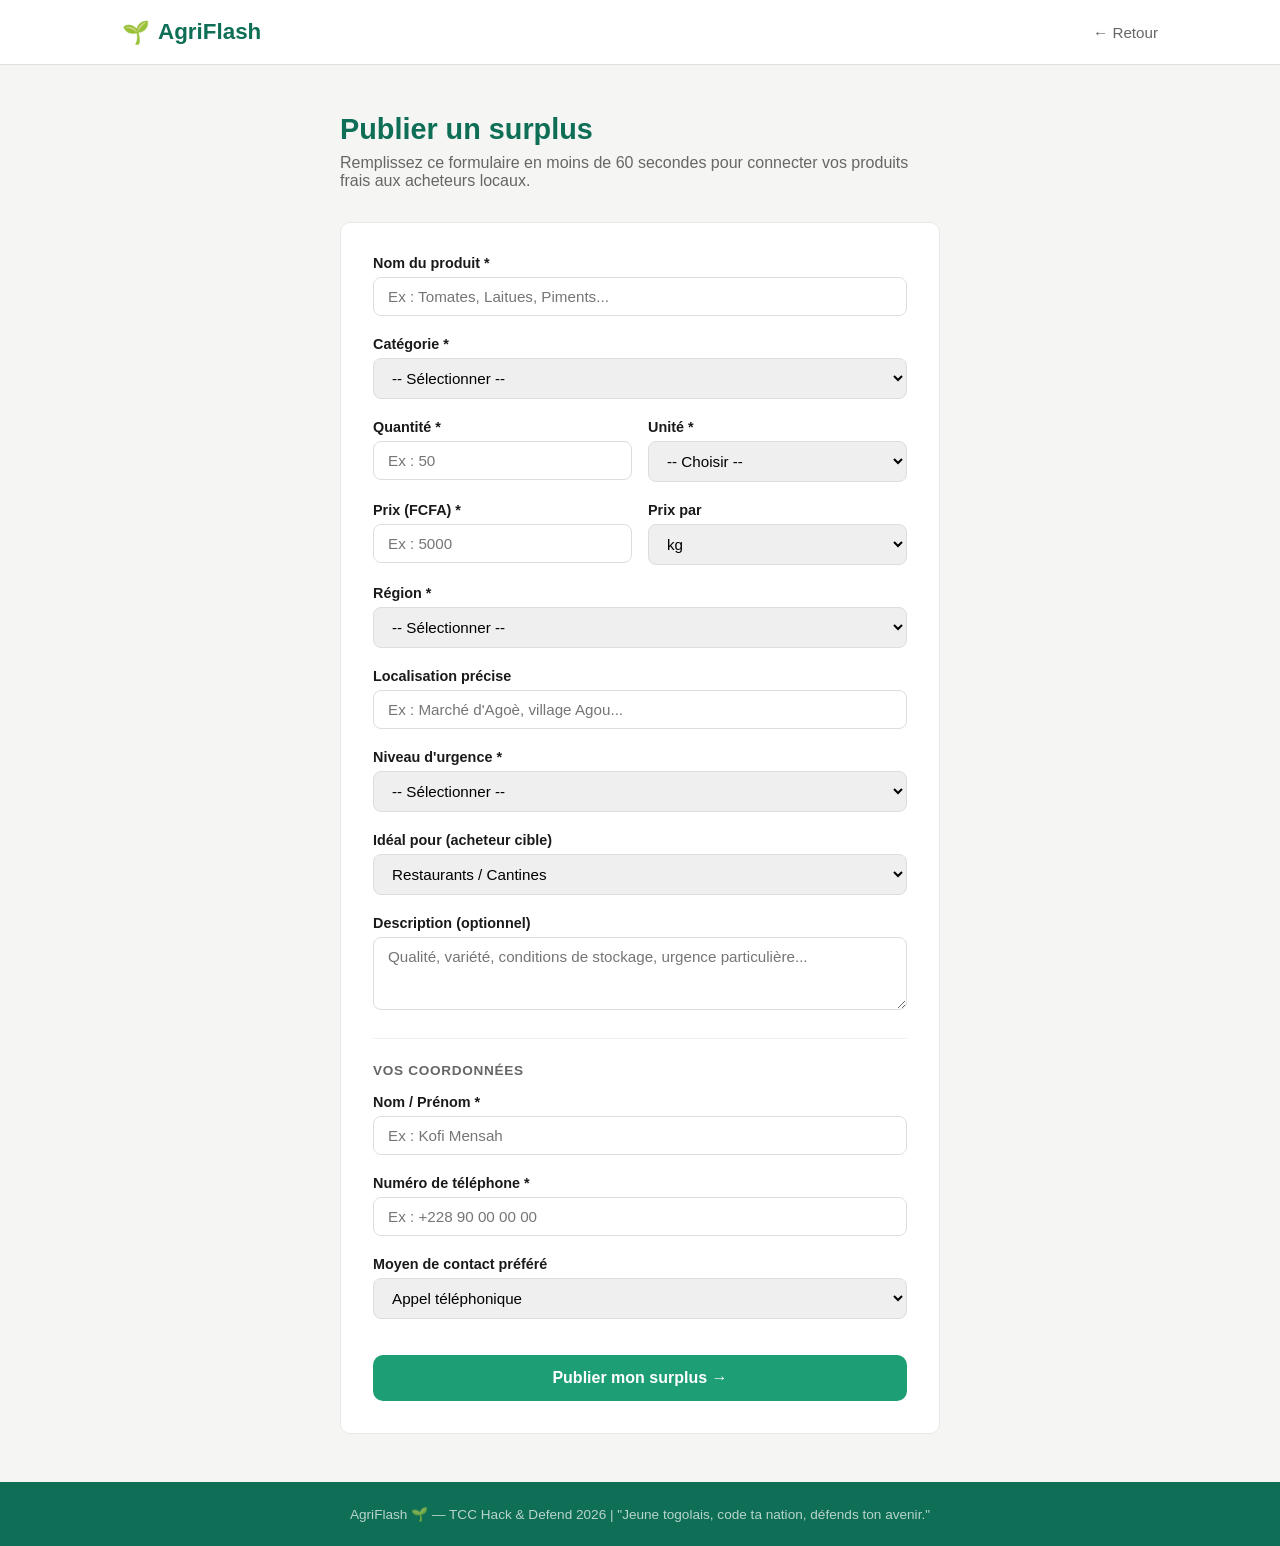
==== commit d79bb02e: "feat: corrections Phase 1-3 + recentrage périssables" ====
--- a/add-product.html
+++ b/add-product.html
@@ -5,10 +5,67 @@
     <meta name="viewport" content="width=device-width, initial-scale=1.0" />
     <title>AgriFlash — Publier un surplus</title>
     <link rel="stylesheet" href="style.css" />
+    <style>
+      :root {
+        --z-navbar: 100;
+      }
+      .navbar {
+        z-index: var(--z-navbar);
+      }
+      .hamburger {
+        display: none;
+        flex-direction: column;
+        gap: 5px;
+        background: none;
+        border: none;
+        cursor: pointer;
+        padding: 4px;
+      }
+      .hamburger span {
+        display: block;
+        width: 24px;
+        height: 2px;
+        background: var(--vert-fonce);
+        border-radius: 2px;
+      }
+      .nav-links {
+        display: flex;
+        align-items: center;
+        gap: 1.5rem;
+      }
+      @media (max-width: 600px) {
+        .hamburger {
+          display: flex;
+        }
+        .nav-links {
+          display: none;
+          position: absolute;
+          top: 64px;
+          right: 0;
+          left: 0;
+          background: var(--blanc);
+          flex-direction: column;
+          align-items: flex-start;
+          padding: 1rem 1.5rem;
+          border-bottom: 1px solid #e0e0e0;
+          gap: 1rem;
+          box-shadow: 0 4px 16px rgba(0, 0, 0, 0.08);
+        }
+        .nav-links.nav-open {
+          display: flex;
+        }
+      }
+      @media (prefers-reduced-motion: reduce) {
+        * {
+          animation: none !important;
+          transition: none !important;
+        }
+      }
+    </style>
   </head>
   <body>
     <header class="navbar">
-      <div class="navbar-inner">
+      <div class="navbar-inner" style="position: relative">
         <div class="logo">
           <a
             href="index.html"
@@ -23,7 +80,15 @@
             🌱 <span>AgriFlash</span>
           </a>
         </div>
-        <nav>
+        <button
+          class="hamburger"
+          id="hamburger"
+          aria-expanded="false"
+          aria-label="Menu navigation"
+        >
+          <span></span><span></span><span></span>
+        </button>
+        <nav class="nav-links" id="nav-links" role="navigation">
           <a href="index.html">← Retour</a>
         </nav>
       </div>
@@ -35,7 +100,7 @@
           <h1>Publier un surplus</h1>
           <p>
             Remplissez ce formulaire en moins de 60 secondes pour connecter vos
-            produits aux acheteurs locaux.
+            produits frais aux acheteurs locaux.
           </p>
         </div>
 
@@ -50,14 +115,15 @@
             <input
               type="text"
               id="nom-produit"
-              placeholder="Ex : Tomates, Ignames, Maïs..."
+              placeholder="Ex : Tomates, Laitues, Piments..."
               required
+              aria-required="true"
             />
           </div>
 
           <div class="form-group">
             <label for="categorie">Catégorie *</label>
-            <select id="categorie" required>
+            <select id="categorie" required aria-required="true">
               <option value="">-- Sélectionner --</option>
               <option value="legumes">🥬 Légumes</option>
               <option value="fruits">🍎 Fruits</option>
@@ -76,17 +142,18 @@
                 placeholder="Ex : 50"
                 min="1"
                 required
+                aria-required="true"
               />
             </div>
             <div class="form-group">
               <label for="unite">Unité *</label>
-              <select id="unite" required>
+              <select id="unite" required aria-required="true">
                 <option value="">-- Choisir --</option>
                 <option value="kg">kg</option>
                 <option value="tonnes">tonnes</option>
-                <option value="sacs">sacs</option>
-                <option value="caisses">caisses</option>
-                <option value="régimes">régimes</option>
+                <option value="sacs">sacs (≈ 50 kg)</option>
+                <option value="caisses">caisses (≈ 20 kg)</option>
+                <option value="régimes">régimes (≈ 15 kg)</option>
                 <option value="unités">unités</option>
               </select>
             </div>
@@ -101,6 +168,7 @@
                 placeholder="Ex : 5000"
                 min="0"
                 required
+                aria-required="true"
               />
             </div>
             <div class="form-group">
@@ -117,15 +185,15 @@
 
           <div class="form-group">
             <label for="region">Région *</label>
-            <select id="region" required>
+            <select id="region" required aria-required="true">
               <option value="">-- Sélectionner --</option>
-              <option value="Lomé">Lomé</option>
-              <option value="Kara">Kara</option>
-              <option value="Atakpamé">Atakpamé</option>
-              <option value="Sokodé">Sokodé</option>
-              <option value="Dapaong">Dapaong</option>
-              <option value="Tsévié">Tsévié</option>
-              <option value="Kpalimé">Kpalimé</option>
+              <option value="Lomé">Maritime — Lomé</option>
+              <option value="Tsévié">Maritime — Tsévié</option>
+              <option value="Kpalimé">Plateaux — Kpalimé</option>
+              <option value="Atakpamé">Plateaux — Atakpamé</option>
+              <option value="Sokodé">Centrale — Sokodé</option>
+              <option value="Kara">Kara — Kara</option>
+              <option value="Dapaong">Savanes — Dapaong</option>
             </select>
           </div>
 
@@ -140,7 +208,7 @@
 
           <div class="form-group">
             <label for="urgence">Niveau d'urgence *</label>
-            <select id="urgence" required>
+            <select id="urgence" required aria-required="true">
               <option value="">-- Sélectionner --</option>
               <option value="critique">🔴 Critique — moins de 24h</option>
               <option value="urgent">🟠 Urgent — moins de 48h</option>
@@ -156,6 +224,9 @@
               </option>
               <option value="Revendeurs / Marchés">Revendeurs / Marchés</option>
               <option value="Transformateurs">Transformateurs</option>
+              <option value="Hôtels / Supermarchés">
+                Hôtels / Supermarchés
+              </option>
               <option value="Particuliers">Particuliers</option>
               <option value="Tous types d'acheteurs">
                 Tous types d'acheteurs
@@ -168,7 +239,7 @@
             <textarea
               id="description"
               rows="3"
-              placeholder="Qualité, variété, conditions de stockage..."
+              placeholder="Qualité, variété, conditions de stockage, urgence particulière..."
             ></textarea>
           </div>
 
@@ -182,6 +253,7 @@
               id="nom-vendeur"
               placeholder="Ex : Kofi Mensah"
               required
+              aria-required="true"
             />
           </div>
 
@@ -192,6 +264,7 @@
               id="telephone"
               placeholder="Ex : +228 90 00 00 00"
               required
+              aria-required="true"
             />
           </div>
 
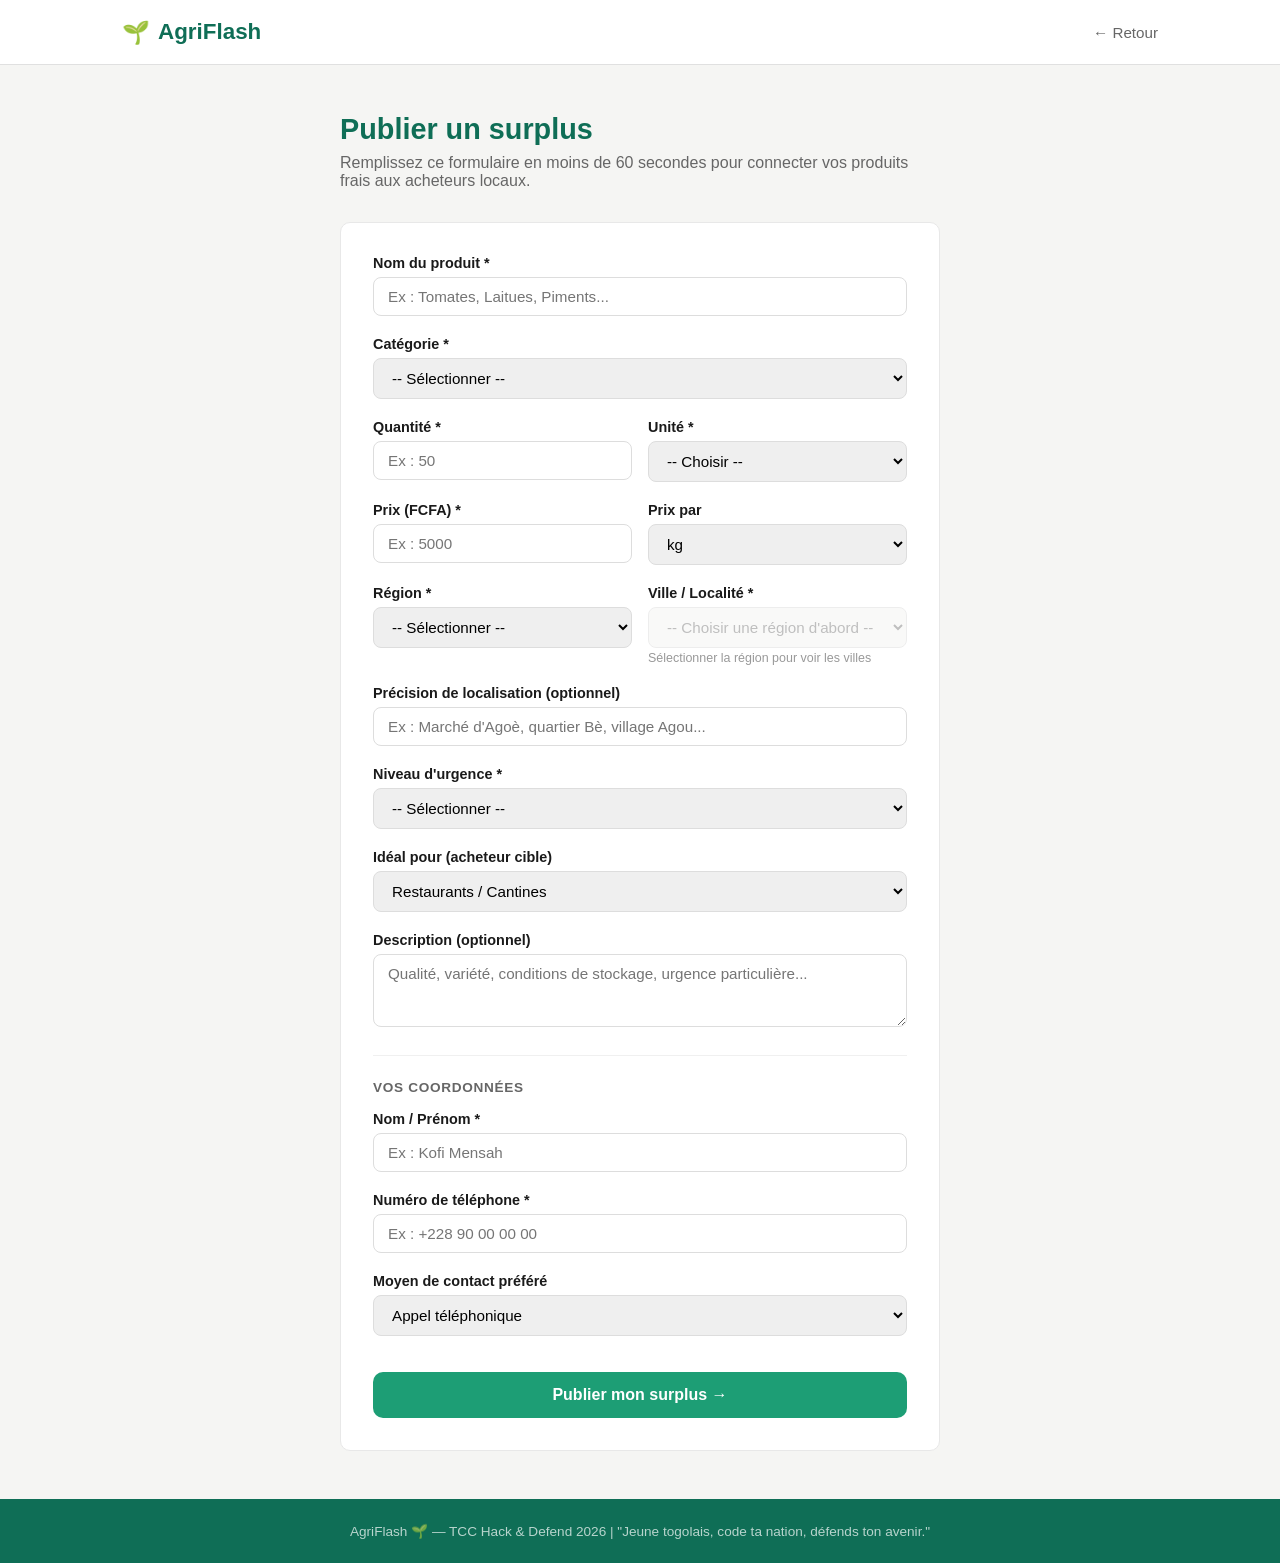
==== commit 11d60753: "feat: version initiale AgriFlash - interface complète, carte, dashboard, filtres" ====
--- a/add-product.html
+++ b/add-product.html
@@ -1,6 +1,7 @@
 <!doctype html>
 <html lang="fr">
   <head>
+    <link rel="icon" type="image/png" href="logo_Agriflash.png" />
     <meta charset="UTF-8" />
     <meta name="viewport" content="width=device-width, initial-scale=1.0" />
     <title>AgriFlash — Publier un surplus</title>
@@ -55,6 +56,24 @@
           display: flex;
         }
       }
+      /* Validation */
+      .form-group input.invalid,
+      .form-group select.invalid,
+      .form-group textarea.invalid {
+        border-color: #a32d2d;
+        background: #fff8f8;
+      }
+      .form-error {
+        display: block;
+        font-size: 0.82rem;
+        color: #a32d2d;
+        margin-top: 4px;
+        min-height: 1.1em;
+      }
+      select:disabled {
+        opacity: 0.5;
+        cursor: not-allowed;
+      }
       @media (prefers-reduced-motion: reduce) {
         * {
           animation: none !important;
@@ -76,9 +95,8 @@
               gap: 8px;
               color: inherit;
             "
+            >🌱 <span>AgriFlash</span></a
           >
-            🌱 <span>AgriFlash</span>
-          </a>
         </div>
         <button
           class="hamburger"
@@ -105,8 +123,8 @@
         </div>
 
         <div id="success-msg" class="success-msg" style="display: none">
-          ✅ Votre surplus a été publié avec succès !
-          <br /><a href="index.html">← Voir tous les surplus</a>
+          ✅ Votre surplus a été publié avec succès !<br />
+          <a href="index.html">← Voir tous les surplus</a>
         </div>
 
         <form id="form-surplus" class="form-card" novalidate>
@@ -183,26 +201,45 @@
             </div>
           </div>
 
-          <div class="form-group">
-            <label for="region">Région *</label>
-            <select id="region" required aria-required="true">
-              <option value="">-- Sélectionner --</option>
-              <option value="Lomé">Maritime — Lomé</option>
-              <option value="Tsévié">Maritime — Tsévié</option>
-              <option value="Kpalimé">Plateaux — Kpalimé</option>
-              <option value="Atakpamé">Plateaux — Atakpamé</option>
-              <option value="Sokodé">Centrale — Sokodé</option>
-              <option value="Kara">Kara — Kara</option>
-              <option value="Dapaong">Savanes — Dapaong</option>
-            </select>
-          </div>
-
-          <div class="form-group">
-            <label for="localisation">Localisation précise</label>
+          <!-- Région + Ville séparés -->
+          <div class="form-row">
+            <div class="form-group">
+              <label for="region">Région *</label>
+              <select id="region" required aria-required="true">
+                <option value="">-- Sélectionner --</option>
+                <option value="Maritime">Maritime</option>
+                <option value="Plateaux">Plateaux</option>
+                <option value="Centrale">Centrale</option>
+                <option value="Kara">Kara</option>
+                <option value="Savanes">Savanes</option>
+              </select>
+            </div>
+            <div class="form-group">
+              <label for="ville">Ville / Localité *</label>
+              <select id="ville" disabled aria-required="true">
+                <option value="">-- Choisir une région d'abord --</option>
+              </select>
+              <span
+                class="form-hint"
+                style="
+                  font-size: 0.78rem;
+                  color: #999;
+                  margin-top: 3px;
+                  display: block;
+                "
+                >Sélectionner la région pour voir les villes</span
+              >
+            </div>
+          </div>
+
+          <div class="form-group">
+            <label for="localisation"
+              >Précision de localisation (optionnel)</label
+            >
             <input
               type="text"
               id="localisation"
-              placeholder="Ex : Marché d'Agoè, village Agou..."
+              placeholder="Ex : Marché d'Agoè, quartier Bè, village Agou..."
             />
           </div>
 
--- a/style.css
+++ b/style.css
@@ -29,7 +29,7 @@
   background: var(--gris);
 }
 
-/* ---- NAVBAR ---- */
+/* NAVBAR */
 .navbar {
   background: var(--blanc);
   border-bottom: 1px solid #e0e0e0;
@@ -80,7 +80,7 @@
   background: var(--vert-fonce);
 }
 
-/* ---- TICKER ---- */
+/* TICKER */
 .ticker {
   background: var(--vert-fonce);
   color: #9fe1cb;
@@ -103,7 +103,7 @@
   }
 }
 
-/* ---- HERO ---- */
+/* HERO */
 .hero {
   background: var(--vert-fonce);
   color: var(--blanc);
@@ -169,13 +169,13 @@
   border-color: var(--blanc);
 }
 
-/* ---- CONTAINER ---- */
+/* CONTAINER */
 .container {
   max-width: 1100px;
   margin: 0 auto;
 }
 
-/* ---- SECTION HEADERS ---- */
+/* SECTION HEADERS */
 .section-header {
   margin-bottom: 2rem;
 }
@@ -189,7 +189,7 @@
   font-size: 0.92rem;
 }
 
-/* ---- DASHBOARD D'IMPACT ---- */
+/* DASHBOARD */
 .dashboard-section {
   background: var(--blanc);
   padding: 2.5rem 2rem;
@@ -262,16 +262,81 @@
 .dash-card.alert .dash-num {
   color: #a32d2d;
 }
-.dash-card.success .dash-num {
-  color: var(--vert-fonce);
-}
 .dash-label {
   font-size: 0.8rem;
   color: var(--texte-muted);
   line-height: 1.3;
 }
 
-/* ---- MAP ---- */
+/* BONUS SECTION */
+.bonus-section {
+  background: var(--blanc);
+  padding: 1.5rem 2rem 2rem;
+  border-bottom: 1px solid #e8e8e8;
+}
+.bonus-grid {
+  display: grid;
+  grid-template-columns: repeat(auto-fit, minmax(200px, 1fr));
+  gap: 1rem;
+}
+.bonus-card {
+  border-radius: var(--radius);
+  padding: 1.25rem 1rem;
+  text-align: center;
+  border: 1px solid #e8e8e8;
+  transition: transform 0.2s;
+}
+.bonus-card:hover {
+  transform: translateY(-2px);
+}
+.bonus-card.indice {
+  background: linear-gradient(135deg, #e1f5ee 0%, #d0f0e5 100%);
+  border-color: #9fe1cb;
+}
+.bonus-card.temps {
+  background: linear-gradient(135deg, #faeeda 0%, #f5e0c0 100%);
+  border-color: #f0c97a;
+}
+.bonus-card.top {
+  background: var(--gris);
+  border-color: #e8e8e8;
+  text-align: left;
+}
+.bonus-icon {
+  font-size: 1.4rem;
+  margin-bottom: 0.4rem;
+}
+.bonus-num {
+  font-size: 2rem;
+  font-weight: 800;
+  color: var(--vert-fonce);
+  line-height: 1;
+  margin-bottom: 0.4rem;
+}
+.bonus-card.temps .bonus-num {
+  color: var(--orange);
+}
+.bonus-label {
+  font-size: 0.8rem;
+  color: var(--texte-muted);
+  line-height: 1.3;
+}
+.top-item {
+  font-size: 0.88rem;
+  color: var(--texte);
+  padding: 3px 0;
+  border-bottom: 1px solid #f0f0f0;
+}
+.top-item:last-child {
+  border-bottom: none;
+}
+.top-rang {
+  font-weight: 700;
+  color: var(--vert-fonce);
+  margin-right: 6px;
+}
+
+/* MAP */
 .map-section {
   padding: 3rem 2rem;
   background: var(--blanc);
@@ -284,7 +349,7 @@
   z-index: 1;
 }
 
-/* ---- IMPACT CHIFFRES ---- */
+/* IMPACT */
 .impact-section {
   background: var(--vert-fonce);
   color: var(--blanc);
@@ -338,7 +403,7 @@
   line-height: 1.6;
 }
 
-/* ---- CHARTS ---- */
+/* CHARTS */
 .charts-section {
   padding: 3rem 2rem;
   background: var(--gris);
@@ -401,7 +466,7 @@
   background: #ba7517;
 }
 
-/* ---- LISTE SURPLUS ---- */
+/* LISTE SURPLUS */
 .liste-section {
   padding: 3rem 2rem;
 }
@@ -451,14 +516,14 @@
   color: #a32d2d;
 }
 
-/* ---- GRID SURPLUS ---- */
+/* GRID SURPLUS */
 .grid-surplus {
   display: grid;
   grid-template-columns: repeat(auto-fill, minmax(280px, 1fr));
   gap: 1.25rem;
 }
 
-/* ---- CARTE SURPLUS ---- */
+/* CARTE SURPLUS */
 .card {
   background: var(--blanc);
   border-radius: var(--radius);
@@ -571,8 +636,21 @@
 .btn-ia:hover {
   background: #f5d9a0;
 }
-
-/* ---- DEMANDES ---- */
+.btn-supprimer {
+  background: var(--rouge-clair);
+  color: #a32d2d;
+  border: 1px solid #f7c1c1;
+  padding: 8px 10px;
+  border-radius: 8px;
+  font-size: 0.82rem;
+  cursor: pointer;
+  transition: background 0.2s;
+}
+.btn-supprimer:hover {
+  background: #f7c1c1;
+}
+
+/* DEMANDES */
 .demandes-section {
   background: var(--blanc);
   padding: 3rem 2rem;
@@ -633,7 +711,7 @@
   background: var(--vert-fonce);
 }
 
-/* ---- HOW ---- */
+/* HOW */
 .how-section {
   background: var(--blanc);
   padding: 4rem 2rem;
@@ -673,7 +751,7 @@
   color: var(--vert);
 }
 
-/* ---- FOOTER ---- */
+/* FOOTER */
 .footer {
   background: var(--vert-fonce);
   color: rgba(255, 255, 255, 0.7);
@@ -682,7 +760,7 @@
   font-size: 0.85rem;
 }
 
-/* ---- MODAL ---- */
+/* MODAL */
 .modal-overlay {
   position: fixed;
   inset: 0;
@@ -738,8 +816,6 @@
   margin-top: 1rem;
   cursor: pointer;
 }
-
-/* MODAL SUCCÈS */
 .modal-success-box {
   text-align: center;
 }
@@ -774,7 +850,7 @@
   font-size: 0.95rem;
 }
 
-/* ---- NOTIFICATION TOAST ---- */
+/* NOTIFICATION TOAST */
 .notif-toast {
   position: fixed;
   bottom: 80px;
@@ -810,7 +886,7 @@
   color: var(--texte-muted);
 }
 
-/* ---- IA PANEL ---- */
+/* IA PANEL */
 .ia-panel {
   position: fixed;
   bottom: 1rem;
@@ -885,7 +961,7 @@
   color: var(--orange);
 }
 
-/* ---- FORM PAGE ---- */
+/* FORM PAGE */
 .form-section {
   padding: 3rem 2rem;
   min-height: 80vh;
@@ -938,6 +1014,30 @@
 .form-group textarea:focus {
   border-color: var(--vert);
 }
+.form-group input.invalid,
+.form-group select.invalid,
+.form-group textarea.invalid {
+  border-color: #a32d2d;
+  background: #fff8f8;
+}
+.form-error {
+  display: block;
+  font-size: 0.82rem;
+  color: #a32d2d;
+  margin-top: 4px;
+  min-height: 1.1em;
+}
+.form-hint {
+  font-size: 0.78rem;
+  color: #999;
+  margin-top: 3px;
+  display: block;
+}
+select:disabled {
+  opacity: 0.5;
+  cursor: not-allowed;
+  background: var(--gris);
+}
 .form-row {
   display: grid;
   grid-template-columns: 1fr 1fr;
@@ -986,7 +1086,7 @@
   font-weight: 700;
 }
 
-/* ---- RESPONSIVE ---- */
+/* RESPONSIVE */
 @media (max-width: 600px) {
   .hero h1 {
     font-size: 1.8rem;
@@ -994,6 +1094,12 @@
   .dashboard-grid {
     grid-template-columns: repeat(2, 1fr);
   }
+  .bonus-grid {
+    grid-template-columns: 1fr 1fr;
+  }
+  .bonus-card.top {
+    grid-column: 1/-1;
+  }
   .form-row {
     grid-template-columns: 1fr;
   }
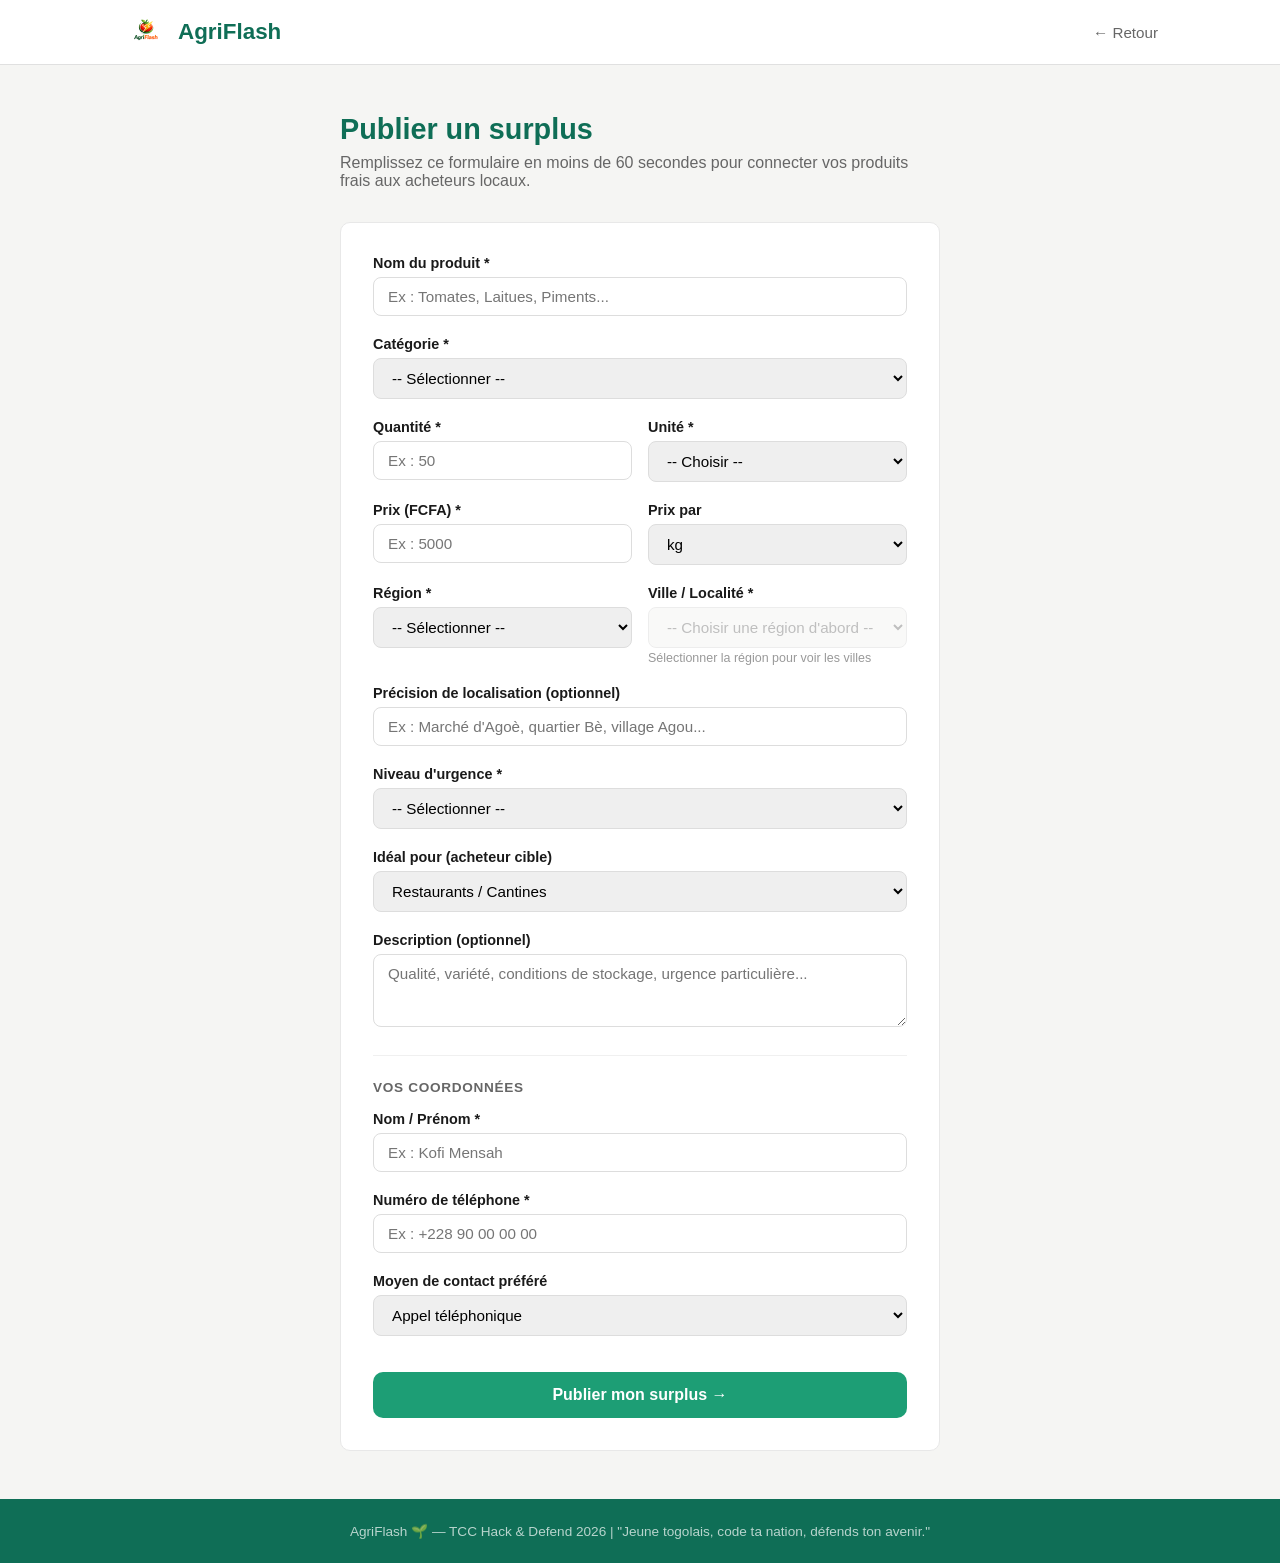
==== commit 493818c2: "feat: ajout logo AgriFlash dans la navbar" ====
--- a/add-product.html
+++ b/add-product.html
@@ -95,8 +95,10 @@
               gap: 8px;
               color: inherit;
             "
-            >🌱 <span>AgriFlash</span></a
           >
+            <img src="logo_Agriflash.png" alt="Logo AgriFlash" />
+            <span>AgriFlash</span>
+          </a>
         </div>
         <button
           class="hamburger"
--- a/style.css
+++ b/style.css
@@ -54,6 +54,10 @@
   align-items: center;
   gap: 8px;
 }
+.logo img {
+  height: 32px;
+  width: auto;
+}
 nav {
   display: flex;
   align-items: center;
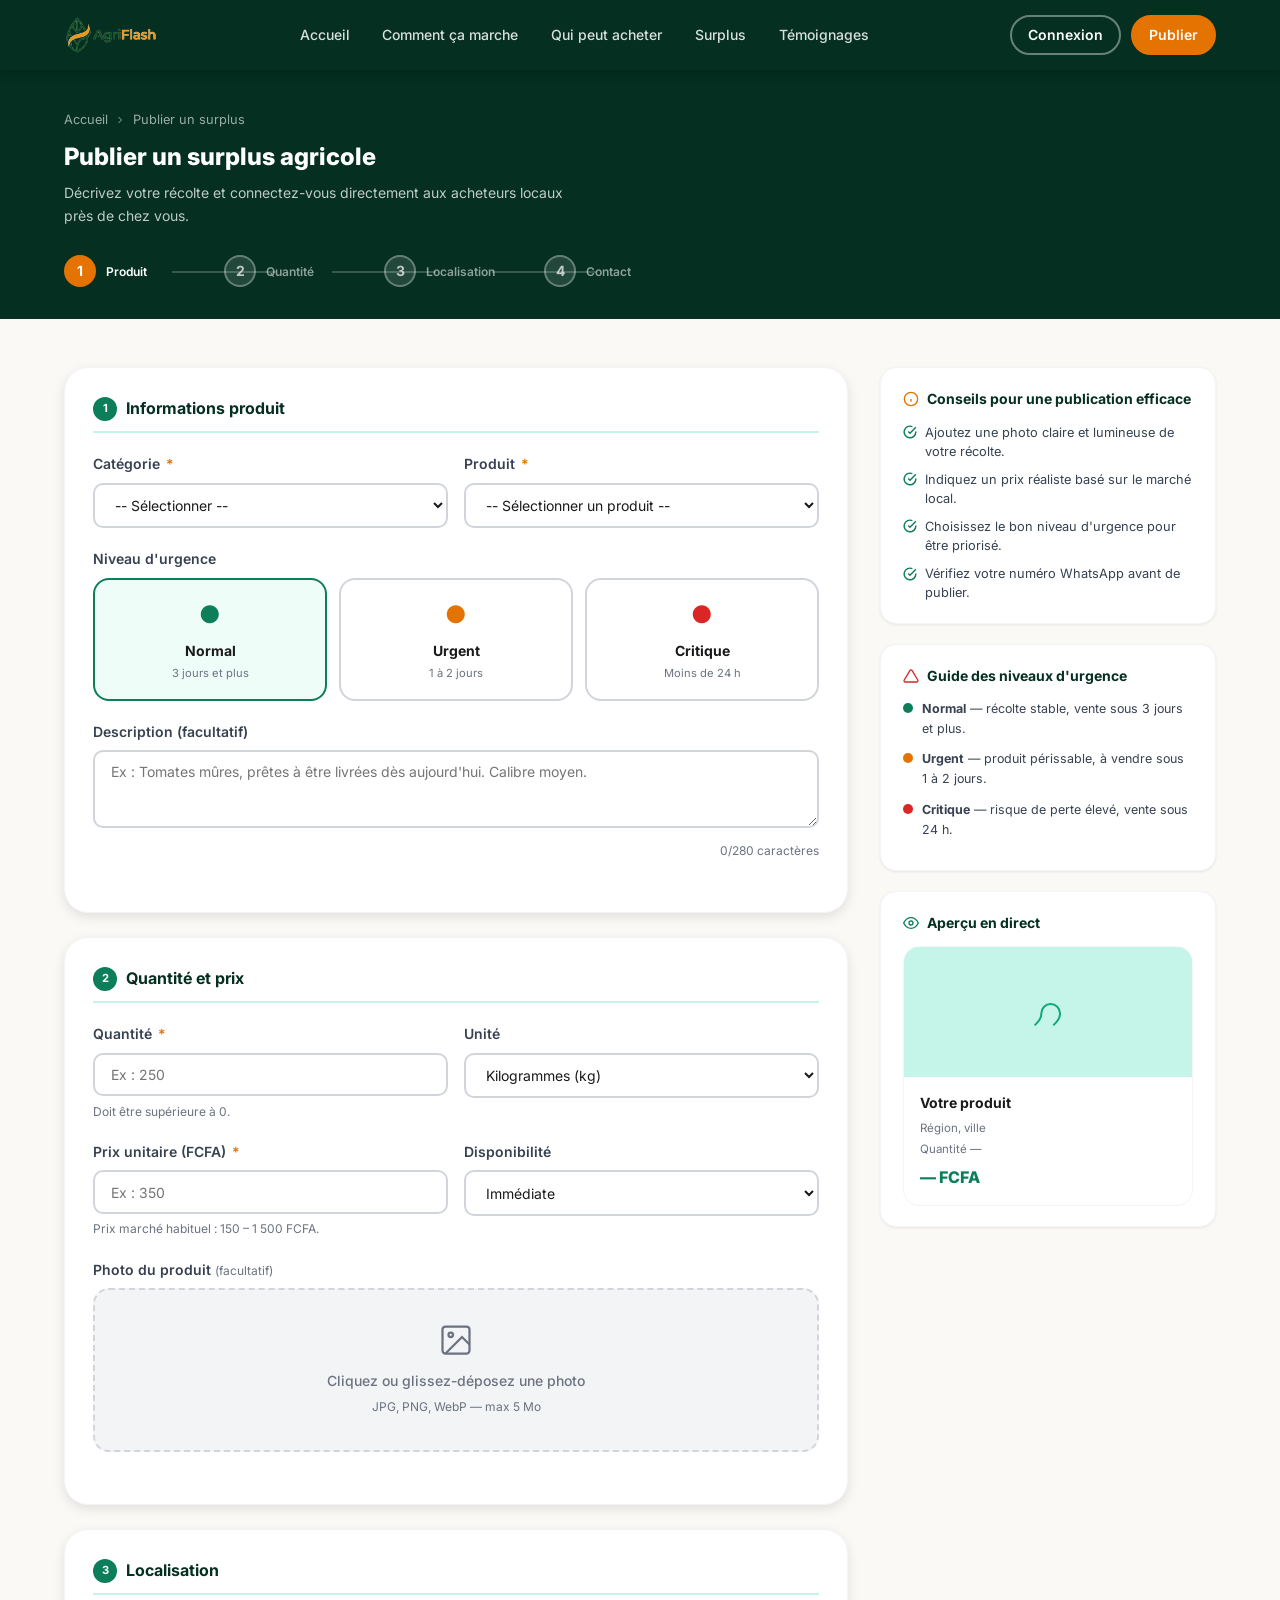
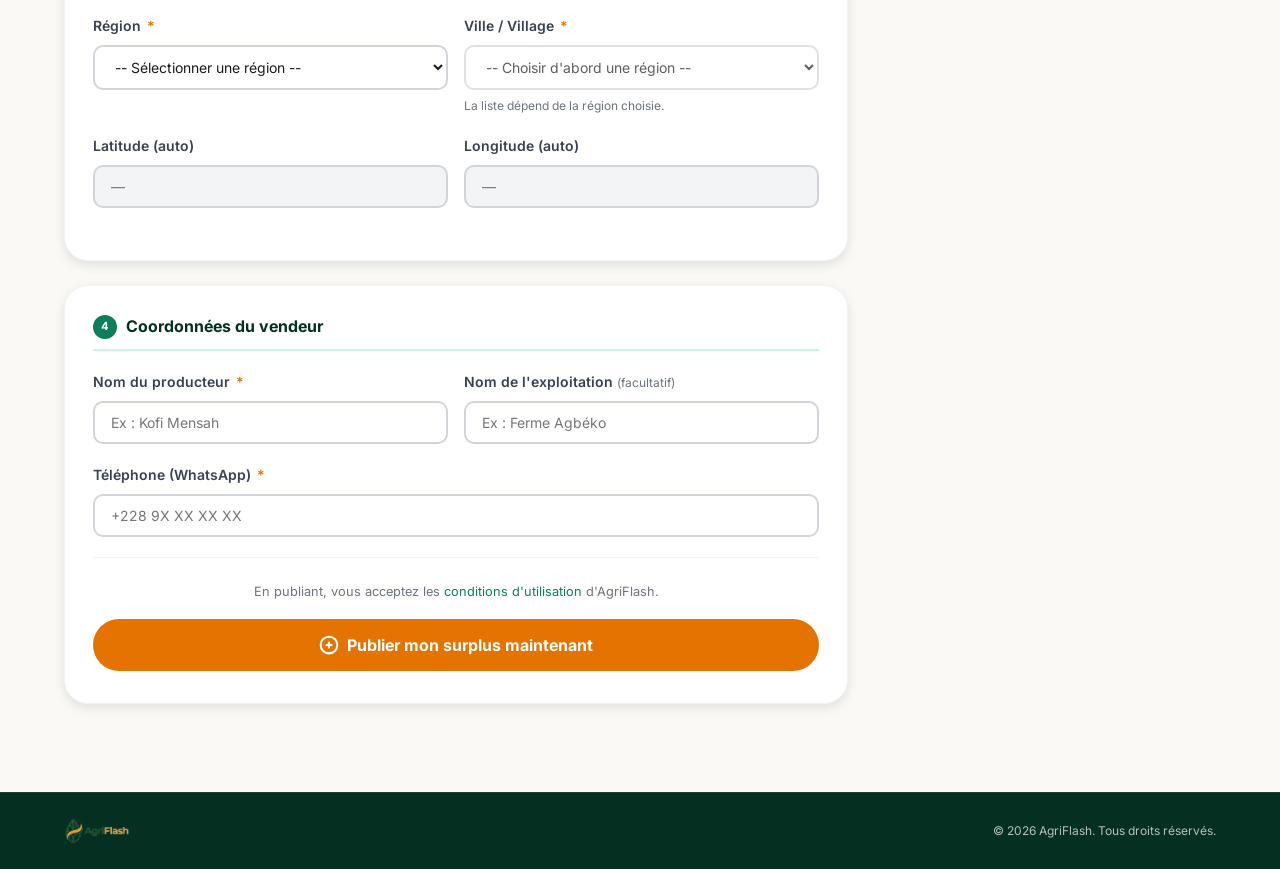
==== commit aa7a133a: "fix: carte interactive decongestionnee, assets manquants, README a jour" ====
--- a/add-product.html
+++ b/add-product.html
@@ -1,335 +1,853 @@
 <!doctype html>
 <html lang="fr">
-  <head>
-    <link rel="icon" type="image/png" href="logo_Agriflash.png" />
-    <meta charset="UTF-8" />
-    <meta name="viewport" content="width=device-width, initial-scale=1.0" />
-    <title>AgriFlash — Publier un surplus</title>
-    <link rel="stylesheet" href="style.css" />
-    <style>
-      :root {
-        --z-navbar: 100;
-      }
-      .navbar {
-        z-index: var(--z-navbar);
-      }
-      .hamburger {
-        display: none;
-        flex-direction: column;
-        gap: 5px;
-        background: none;
-        border: none;
-        cursor: pointer;
-        padding: 4px;
-      }
-      .hamburger span {
-        display: block;
-        width: 24px;
-        height: 2px;
-        background: var(--vert-fonce);
-        border-radius: 2px;
-      }
-      .nav-links {
-        display: flex;
-        align-items: center;
-        gap: 1.5rem;
-      }
-      @media (max-width: 600px) {
-        .hamburger {
-          display: flex;
-        }
-        .nav-links {
-          display: none;
-          position: absolute;
-          top: 64px;
-          right: 0;
-          left: 0;
-          background: var(--blanc);
-          flex-direction: column;
-          align-items: flex-start;
-          padding: 1rem 1.5rem;
-          border-bottom: 1px solid #e0e0e0;
-          gap: 1rem;
-          box-shadow: 0 4px 16px rgba(0, 0, 0, 0.08);
-        }
-        .nav-links.nav-open {
-          display: flex;
-        }
-      }
-      /* Validation */
-      .form-group input.invalid,
-      .form-group select.invalid,
-      .form-group textarea.invalid {
-        border-color: #a32d2d;
-        background: #fff8f8;
-      }
-      .form-error {
-        display: block;
-        font-size: 0.82rem;
-        color: #a32d2d;
-        margin-top: 4px;
-        min-height: 1.1em;
-      }
-      select:disabled {
-        opacity: 0.5;
-        cursor: not-allowed;
-      }
-      @media (prefers-reduced-motion: reduce) {
-        * {
-          animation: none !important;
-          transition: none !important;
-        }
-      }
-    </style>
-  </head>
-  <body>
-    <header class="navbar">
-      <div class="navbar-inner" style="position: relative">
-        <div class="logo">
-          <a
-            href="index.html"
-            style="
-              text-decoration: none;
-              display: flex;
-              align-items: center;
-              gap: 8px;
-              color: inherit;
-            "
-          >
-            <img src="logo_Agriflash.png" alt="Logo AgriFlash" />
-            <span>AgriFlash</span>
-          </a>
-        </div>
-        <button
-          class="hamburger"
-          id="hamburger"
-          aria-expanded="false"
-          aria-label="Menu navigation"
-        >
-          <span></span><span></span><span></span>
-        </button>
-        <nav class="nav-links" id="nav-links" role="navigation">
-          <a href="index.html">← Retour</a>
-        </nav>
+<head>
+  <meta charset="UTF-8" />
+  <meta name="viewport" content="width=device-width, initial-scale=1.0" />
+  <link rel="icon" type="image/png" href="favicon_agriflash.png" />
+  <title>AgriFlash — Publier un surplus</title>
+  <meta name="description" content="Publiez votre surplus agricole et connectez-vous directement aux acheteurs locaux au Togo." />
+  <!-- Google Fonts -->
+  <link rel="preconnect" href="https://fonts.googleapis.com" />
+  <link rel="preconnect" href="https://fonts.gstatic.com" crossorigin />
+  <link href="https://fonts.googleapis.com/css2?family=Inter:wght@400;500;600;700;800&display=swap" rel="stylesheet" />
+  <!-- AgriFlash styles -->
+  <link rel="stylesheet" href="style.css" />
+  <style>
+    /* ── Styles propres à la page Publier (V4) ── */
+    .ap-header { background: var(--green-900); color: var(--white); padding: 2.5rem 0 2rem; }
+    .ap-header p { opacity: .75; font-size: var(--fs-sm); margin-top: .35rem; max-width: 520px; }
+    .ap-stepper { display: flex; align-items: center; margin-top: 1.75rem; max-width: 640px; }
+    .ap-step { display: flex; align-items: center; gap: .6rem; flex: 1; position: relative; }
+    .ap-step-circle {
+      width: 32px; height: 32px; border-radius: 50%; flex-shrink: 0;
+      background: rgba(255,255,255,.12); border: 2px solid rgba(255,255,255,.3);
+      display: flex; align-items: center; justify-content: center;
+      font-size: var(--fs-sm); font-weight: 700; color: rgba(255,255,255,.7);
+      transition: all .25s;
+    }
+    .ap-step-label { font-size: .75rem; font-weight: 600; color: rgba(255,255,255,.55); white-space: nowrap; }
+    .ap-step.active .ap-step-circle { background: var(--orange-600); border-color: var(--orange-600); color: var(--white); }
+    .ap-step.active .ap-step-label  { color: var(--white); }
+    .ap-step.done .ap-step-circle   { background: var(--green-600); border-color: var(--green-600); color: var(--white); }
+    .ap-step:not(:last-child)::after {
+      content: ""; position: absolute; top: 16px; left: calc(50% + 28px); right: calc(-50% + 28px);
+      height: 2px; background: rgba(255,255,255,.2); z-index: 0;
+    }
+    .ap-step.done:not(:last-child)::after { background: var(--green-600); }
+
+    .ap-page { padding: 3rem 0 4rem; }
+    .ap-grid { display: grid; grid-template-columns: 7fr 3fr; gap: 2rem; align-items: start; }
+
+    .ap-card {
+      background: var(--white); border-radius: var(--radius-xl);
+      box-shadow: var(--shadow); border: 1px solid var(--neutral-100);
+      padding: 1.75rem 1.75rem 2rem; margin-bottom: 1.5rem;
+    }
+    .ap-card-title {
+      font-size: var(--fs-base); font-weight: 700; color: var(--green-900);
+      margin-bottom: 1.25rem; padding-bottom: .6rem; border-bottom: 2px solid var(--green-100);
+      display: flex; align-items: center; gap: .55rem;
+    }
+    .ap-card-step-num {
+      width: 24px; height: 24px; border-radius: 50%; background: var(--green-600); color: var(--white);
+      font-size: .7rem; font-weight: 700; display: flex; align-items: center; justify-content: center; flex-shrink: 0;
+    }
+
+    /* Cartes de niveau d'urgence sélectionnables */
+    .urgency-options { display: grid; grid-template-columns: repeat(3,1fr); gap: .75rem; margin-bottom: 1.25rem; }
+    .urgency-card {
+      position: relative; cursor: pointer; border: 2px solid var(--neutral-300);
+      border-radius: var(--radius-lg); padding: 1rem .75rem; text-align: center;
+      transition: all .18s; background: var(--white);
+    }
+    .urgency-card input { position: absolute; opacity: 0; pointer-events: none; }
+    .urgency-card-icon { font-size: 1.5rem; margin-bottom: .35rem; }
+    .urgency-card-label { font-size: var(--fs-sm); font-weight: 700; color: var(--neutral-900); }
+    .urgency-card-sub { font-size: .7rem; color: var(--neutral-500); margin-top: .15rem; }
+    .urgency-card:hover { border-color: var(--neutral-500); }
+    .urgency-card.selected[data-level="normal"]   { border-color: var(--green-600); background: var(--green-50); }
+    .urgency-card.selected[data-level="urgent"]   { border-color: var(--orange-600); background: var(--orange-100); }
+    .urgency-card.selected[data-level="critique"] { border-color: #dc2626; background: #fde8e8; }
+
+    .gps-readonly { background: var(--neutral-100); color: var(--neutral-500); cursor: not-allowed; }
+
+    /* Sidebar sticky */
+    .ap-sidebar { position: sticky; top: 90px; display: flex; flex-direction: column; gap: 1.25rem; }
+    .ap-side-box {
+      background: var(--white); border-radius: var(--radius-lg); border: 1px solid var(--neutral-100);
+      box-shadow: var(--shadow-sm); padding: 1.25rem 1.4rem;
+    }
+    .ap-side-box h4 {
+      font-size: var(--fs-sm); font-weight: 700; color: var(--green-900);
+      margin-bottom: .75rem; display: flex; align-items: center; gap: .45rem;
+    }
+    .ap-side-box ul { display: flex; flex-direction: column; gap: .55rem; }
+    .ap-side-box li { font-size: .8rem; color: var(--neutral-700); line-height: 1.5; display: flex; gap: .5rem; }
+    .ap-side-box li svg { flex-shrink: 0; margin-top: .15rem; color: var(--green-600); }
+    .ap-urgency-guide-row { display: flex; align-items: flex-start; gap: .55rem; font-size: .78rem; color: var(--neutral-700); margin-bottom: .65rem; }
+    .ap-urgency-dot { width: 10px; height: 10px; border-radius: 50%; margin-top: .25rem; flex-shrink: 0; }
+
+    /* Aperçu en direct (mini carte produit) */
+    .ap-preview-card { border: 1px solid var(--neutral-100); border-radius: var(--radius-lg); overflow: hidden; }
+    .ap-preview-img { height: 130px; background: var(--green-100); display: flex; align-items: center; justify-content: center; color: var(--green-500); overflow: hidden; }
+    .ap-preview-img img { width: 100%; height: 100%; object-fit: cover; }
+    .ap-preview-body { padding: .9rem 1rem; }
+    .ap-preview-title { font-size: var(--fs-sm); font-weight: 700; color: var(--neutral-900); margin-bottom: .3rem; }
+    .ap-preview-meta { font-size: .72rem; color: var(--neutral-500); display: flex; flex-direction: column; gap: .2rem; }
+    .ap-preview-price { font-size: var(--fs-base); font-weight: 800; color: var(--green-600); margin-top: .4rem; }
+
+    @media (max-width: 1024px) {
+      .ap-grid { grid-template-columns: 1fr; }
+      .ap-sidebar { position: static; }
+      .ap-stepper { max-width: 100%; }
+      .ap-step-label { display: none; }
+    }
+    @media (max-width: 560px) {
+      .urgency-options { grid-template-columns: 1fr; }
+    }
+  </style>
+</head>
+<body>
+
+<!-- ═══════════════════════════════════════
+     NAVBAR
+════════════════════════════════════════ -->
+<header class="navbar" role="banner">
+  <nav class="navbar-inner" aria-label="Navigation principale">
+    <a href="index.html" class="navbar-logo" aria-label="AgriFlash — Accueil">
+      <img src="logo_Agriflash.png" alt="Logo AgriFlash" height="40" width="auto" />
+    </a>
+
+    <button class="hamburger" id="hamburger" aria-label="Ouvrir le menu" aria-expanded="false" aria-controls="nav-links nav-actions">
+      <span></span><span></span><span></span>
+    </button>
+
+    <ul class="nav-links" id="nav-links" role="list">
+      <li><a href="index.html#accueil">Accueil</a></li>
+      <li><a href="index.html#comment">Comment ça marche</a></li>
+      <li><a href="index.html#acheteurs">Qui peut acheter</a></li>
+      <li><a href="index.html#surplus">Surplus</a></li>
+      <li><a href="index.html#apropos">Témoignages</a></li>
+    </ul>
+
+    <div class="nav-actions" id="nav-actions">
+      <a href="#" class="btn btn-login">Connexion</a>
+      <a href="add-product.html" class="btn btn-signup active">Publier</a>
+    </div>
+  </nav>
+</header>
+
+<!-- ═══════════════════════════════════════
+     EN-TÊTE + STEPPER
+════════════════════════════════════════ -->
+<div class="ap-header">
+  <div class="container">
+    <nav aria-label="Fil d'Ariane" style="font-size:.8rem;opacity:.6;margin-bottom:.5rem;display:flex;align-items:center;gap:.4rem">
+      <a href="index.html" style="color:inherit">Accueil</a>
+      <svg width="12" height="12" viewBox="0 0 24 24" fill="none" stroke="currentColor" stroke-width="2" aria-hidden="true"><polyline points="9 18 15 12 9 6"/></svg>
+      <span>Publier un surplus</span>
+    </nav>
+    <h1 style="font-size:var(--fs-2xl);font-weight:800">Publier un surplus agricole</h1>
+    <p>Décrivez votre récolte et connectez-vous directement aux acheteurs locaux près de chez vous.</p>
+
+    <div class="ap-stepper" id="ap-stepper" aria-label="Étapes de publication">
+      <div class="ap-step active" data-step="1">
+        <div class="ap-step-circle">1</div>
+        <span class="ap-step-label">Produit</span>
       </div>
-    </header>
-
-    <section class="form-section">
-      <div class="form-container">
-        <div class="form-header">
-          <h1>Publier un surplus</h1>
-          <p>
-            Remplissez ce formulaire en moins de 60 secondes pour connecter vos
-            produits frais aux acheteurs locaux.
-          </p>
-        </div>
-
-        <div id="success-msg" class="success-msg" style="display: none">
-          ✅ Votre surplus a été publié avec succès !<br />
-          <a href="index.html">← Voir tous les surplus</a>
-        </div>
-
-        <form id="form-surplus" class="form-card" novalidate>
+      <div class="ap-step" data-step="2">
+        <div class="ap-step-circle">2</div>
+        <span class="ap-step-label">Quantité</span>
+      </div>
+      <div class="ap-step" data-step="3">
+        <div class="ap-step-circle">3</div>
+        <span class="ap-step-label">Localisation</span>
+      </div>
+      <div class="ap-step" data-step="4">
+        <div class="ap-step-circle">4</div>
+        <span class="ap-step-label">Contact</span>
+      </div>
+    </div>
+  </div>
+</div>
+
+<!-- ═══════════════════════════════════════
+     FORMULAIRE — 70 % / 30 %
+════════════════════════════════════════ -->
+<main class="ap-page" id="main-content">
+  <div class="container">
+    <form class="ap-grid" id="surplus-form" novalidate>
+
+      <!-- ── COLONNE FORMULAIRE (70%) ── -->
+      <div class="ap-form-col">
+
+        <!-- CARTE 1 : Informations produit -->
+        <section class="ap-card" id="card-step-1" data-step-section="1">
+          <h2 class="ap-card-title"><span class="ap-card-step-num">1</span> Informations produit</h2>
+
+          <div class="form-row">
+            <div class="form-group">
+              <label class="form-label" for="category">Catégorie <span class="required">*</span></label>
+              <select class="form-control" id="category" name="category" required>
+                <option value="">-- Sélectionner --</option>
+                <option value="légumes">Légumes</option>
+                <option value="fruits">Fruits</option>
+                <option value="céréales">Céréales</option>
+                <option value="tubercules">Tubercules</option>
+                <option value="légumineuses">Légumineuses</option>
+                <option value="aviculture">Aviculture</option>
+                <option value="transformés">Transformés</option>
+              </select>
+              <p class="form-error" id="category-error" role="alert">Veuillez sélectionner une catégorie.</p>
+            </div>
+            <div class="form-group">
+              <label class="form-label" for="product-name">Produit <span class="required">*</span></label>
+              <select class="form-control" id="product-name" name="product" required aria-describedby="product-error">
+                <option value="">-- Sélectionner un produit --</option>
+                <optgroup label="Légumes" data-cat="légumes">
+                  <option value="Tomates">Tomates</option>
+                  <option value="Piments">Piments</option>
+                  <option value="Aubergines">Aubergines</option>
+                  <option value="Oignons">Oignons</option>
+                  <option value="Gombo">Gombo</option>
+                  <option value="Chou">Chou</option>
+                  <option value="Haricots verts">Haricots verts</option>
+                  <option value="Carottes">Carottes</option>
+                  <option value="Concombres">Concombres</option>
+                </optgroup>
+                <optgroup label="Fruits" data-cat="fruits">
+                  <option value="Mangues">Mangues</option>
+                  <option value="Papayes">Papayes</option>
+                  <option value="Ananas">Ananas</option>
+                  <option value="Bananes">Bananes</option>
+                  <option value="Oranges">Oranges</option>
+                  <option value="Noix de cajou">Noix de cajou</option>
+                </optgroup>
+                <optgroup label="Céréales" data-cat="céréales">
+                  <option value="Maïs">Maïs</option>
+                  <option value="Sorgho">Sorgho</option>
+                  <option value="Mil">Mil</option>
+                  <option value="Riz paddy">Riz paddy</option>
+                </optgroup>
+                <optgroup label="Tubercules" data-cat="tubercules">
+                  <option value="Manioc">Manioc</option>
+                  <option value="Igname">Igname</option>
+                  <option value="Patate douce">Patate douce</option>
+                  <option value="Taro">Taro</option>
+                </optgroup>
+                <optgroup label="Légumineuses" data-cat="légumineuses">
+                  <option value="Niébé">Niébé</option>
+                  <option value="Arachides">Arachides</option>
+                  <option value="Soja">Soja</option>
+                </optgroup>
+                <optgroup label="Aviculture" data-cat="aviculture">
+                  <option value="Oeufs de poule">Oeufs de poule</option>
+                  <option value="Oeufs de caille">Oeufs de caille</option>
+                </optgroup>
+                <optgroup label="Transformés" data-cat="transformés">
+                  <option value="Purée de tomate">Purée de tomate</option>
+                  <option value="Piment en poudre">Piment en poudre</option>
+                  <option value="Jus de fruits">Jus de fruits</option>
+                  <option value="Miel">Miel</option>
+                </optgroup>
+              </select>
+              <p class="form-error" id="product-error" role="alert">Veuillez sélectionner un produit.</p>
+            </div>
+          </div>
+
           <div class="form-group">
-            <label for="nom-produit">Nom du produit *</label>
-            <input
-              type="text"
-              id="nom-produit"
-              placeholder="Ex : Tomates, Laitues, Piments..."
-              required
-              aria-required="true"
-            />
+            <label class="form-label">Niveau d'urgence</label>
+            <div class="urgency-options" role="radiogroup" aria-label="Niveau d'urgence">
+              <label class="urgency-card selected" data-level="normal">
+                <input type="radio" name="urgency" value="normal" checked />
+                <div class="urgency-card-icon" style="color:var(--green-600)">●</div>
+                <div class="urgency-card-label">Normal</div>
+                <div class="urgency-card-sub">3 jours et plus</div>
+              </label>
+              <label class="urgency-card" data-level="urgent">
+                <input type="radio" name="urgency" value="urgent" />
+                <div class="urgency-card-icon" style="color:var(--orange-600)">●</div>
+                <div class="urgency-card-label">Urgent</div>
+                <div class="urgency-card-sub">1 à 2 jours</div>
+              </label>
+              <label class="urgency-card" data-level="critique">
+                <input type="radio" name="urgency" value="critique" />
+                <div class="urgency-card-icon" style="color:#dc2626">●</div>
+                <div class="urgency-card-label">Critique</div>
+                <div class="urgency-card-sub">Moins de 24 h</div>
+              </label>
+            </div>
           </div>
 
           <div class="form-group">
-            <label for="categorie">Catégorie *</label>
-            <select id="categorie" required aria-required="true">
-              <option value="">-- Sélectionner --</option>
-              <option value="legumes">🥬 Légumes</option>
-              <option value="fruits">🍎 Fruits</option>
-              <option value="tubercules">🥔 Tubercules</option>
-              <option value="condiments">🌶️ Condiments</option>
-              <option value="cereales">🌽 Céréales</option>
-            </select>
-          </div>
+            <label class="form-label" for="description">Description (facultatif)</label>
+            <textarea class="form-control" id="description" name="description" rows="3" maxlength="280"
+              placeholder="Ex : Tomates mûres, prêtes à être livrées dès aujourd'hui. Calibre moyen."
+              aria-describedby="desc-count"></textarea>
+            <p class="form-hint" style="text-align:right"><span id="desc-count">0</span>/280 caractères</p>
+          </div>
+        </section>
+
+        <!-- CARTE 2 : Quantité et prix -->
+        <section class="ap-card" id="card-step-2" data-step-section="2">
+          <h2 class="ap-card-title"><span class="ap-card-step-num">2</span> Quantité et prix</h2>
 
           <div class="form-row">
             <div class="form-group">
-              <label for="quantite">Quantité *</label>
-              <input
-                type="number"
-                id="quantite"
-                placeholder="Ex : 50"
-                min="1"
-                required
-                aria-required="true"
-              />
-            </div>
-            <div class="form-group">
-              <label for="unite">Unité *</label>
-              <select id="unite" required aria-required="true">
-                <option value="">-- Choisir --</option>
-                <option value="kg">kg</option>
-                <option value="tonnes">tonnes</option>
-                <option value="sacs">sacs (≈ 50 kg)</option>
-                <option value="caisses">caisses (≈ 20 kg)</option>
-                <option value="régimes">régimes (≈ 15 kg)</option>
-                <option value="unités">unités</option>
+              <label class="form-label" for="quantity">Quantité <span class="required">*</span></label>
+              <input type="number" class="form-control" id="quantity" name="quantity" min="1" step="1"
+                placeholder="Ex : 250" required autocomplete="off" aria-describedby="quantity-error quantity-hint" />
+              <p class="form-hint" id="quantity-hint">Doit être supérieure à 0.</p>
+              <p class="form-error" id="quantity-error" role="alert"><span id="quantity-error-text">La quantité doit être supérieure à 0.</span></p>
+            </div>
+            <div class="form-group">
+              <label class="form-label" for="unit">Unité</label>
+              <select class="form-control" id="unit" name="unit">
+                <option value="kg" selected>Kilogrammes (kg)</option>
+                <option value="t">Tonnes (t)</option>
+                <option value="sacs">Sacs (50 kg)</option>
+                <option value="caisses">Caisses</option>
+                <option value="unité">Unité</option>
+                <option value="régimes">Régimes (bananes)</option>
               </select>
             </div>
           </div>
 
           <div class="form-row">
             <div class="form-group">
-              <label for="prix">Prix (FCFA) *</label>
-              <input
-                type="number"
-                id="prix"
-                placeholder="Ex : 5000"
-                min="0"
-                required
-                aria-required="true"
-              />
-            </div>
-            <div class="form-group">
-              <label for="prix-unite">Prix par</label>
-              <select id="prix-unite">
-                <option value="kg">kg</option>
-                <option value="sac">sac</option>
-                <option value="caisse">caisse</option>
-                <option value="unité">unité</option>
-                <option value="lot entier">lot entier</option>
+              <label class="form-label" for="price">Prix unitaire (FCFA) <span class="required">*</span></label>
+              <input type="number" class="form-control" id="price" name="price" min="1" max="5000" step="5"
+                placeholder="Ex : 350" required autocomplete="off" aria-describedby="price-error price-hint" />
+              <p class="form-hint" id="price-hint">Prix marché habituel : 150 – 1 500 FCFA.</p>
+              <p class="form-error" id="price-error" role="alert"><span id="price-error-text">Veuillez entrer un prix valide.</span></p>
+            </div>
+            <div class="form-group">
+              <label class="form-label" for="availability">Disponibilité</label>
+              <select class="form-control" id="availability" name="availability">
+                <option value="immediate" selected>Immédiate</option>
+                <option value="24h">Sous 24 h</option>
+                <option value="48h">Sous 48 h</option>
+                <option value="semaine">Cette semaine</option>
               </select>
             </div>
           </div>
 
-          <!-- Région + Ville séparés -->
+          <div class="form-group">
+            <label class="form-label">Photo du produit <span style="font-weight:400;color:var(--neutral-500);font-size:.75rem">(facultatif)</span></label>
+            <div class="photo-upload" id="photo-drop" role="button" tabindex="0" aria-label="Cliquez ou glissez une photo" aria-describedby="photo-hint">
+              <svg width="36" height="36" viewBox="0 0 24 24" fill="none" stroke="currentColor" stroke-width="1.5" aria-hidden="true"><rect x="3" y="3" width="18" height="18" rx="2"/><circle cx="8.5" cy="8.5" r="1.5"/><polyline points="21 15 16 10 5 21"/></svg>
+              <p>Cliquez ou glissez-déposez une photo</p>
+              <small id="photo-hint">JPG, PNG, WebP — max 5 Mo</small>
+              <input type="file" id="photo-input" name="photo" accept="image/*" class="sr-only" aria-label="Choisir une image" />
+            </div>
+            <div id="photo-preview" style="display:none;margin-top:.75rem;position:relative">
+              <img id="preview-img" src="" alt="Aperçu de la photo" style="width:100%;max-height:200px;object-fit:cover;border-radius:var(--radius-lg);" />
+              <button type="button" id="remove-photo" aria-label="Supprimer la photo"
+                style="position:absolute;top:.5rem;right:.5rem;background:rgba(0,0,0,.5);color:#fff;border:none;border-radius:50%;width:28px;height:28px;cursor:pointer;display:flex;align-items:center;justify-content:center">
+                <svg width="14" height="14" viewBox="0 0 24 24" fill="none" stroke="currentColor" stroke-width="2.5" aria-hidden="true"><line x1="18" y1="6" x2="6" y2="18"/><line x1="6" y1="6" x2="18" y2="18"/></svg>
+              </button>
+            </div>
+          </div>
+        </section>
+
+        <!-- CARTE 3 : Localisation -->
+        <section class="ap-card" id="card-step-3" data-step-section="3">
+          <h2 class="ap-card-title"><span class="ap-card-step-num">3</span> Localisation</h2>
+
           <div class="form-row">
             <div class="form-group">
-              <label for="region">Région *</label>
-              <select id="region" required aria-required="true">
-                <option value="">-- Sélectionner --</option>
+              <label class="form-label" for="region">Région <span class="required">*</span></label>
+              <select class="form-control" id="region" name="region" required aria-describedby="region-error">
+                <option value="">-- Sélectionner une région --</option>
                 <option value="Maritime">Maritime</option>
                 <option value="Plateaux">Plateaux</option>
                 <option value="Centrale">Centrale</option>
                 <option value="Kara">Kara</option>
                 <option value="Savanes">Savanes</option>
               </select>
-            </div>
-            <div class="form-group">
-              <label for="ville">Ville / Localité *</label>
-              <select id="ville" disabled aria-required="true">
-                <option value="">-- Choisir une région d'abord --</option>
+              <p class="form-error" id="region-error" role="alert">Veuillez sélectionner une région.</p>
+            </div>
+            <div class="form-group">
+              <label class="form-label" for="city">Ville / Village <span class="required">*</span></label>
+              <select class="form-control" id="city" name="city" required disabled aria-describedby="city-hint">
+                <option value="">-- Choisir d'abord une région --</option>
               </select>
-              <span
-                class="form-hint"
-                style="
-                  font-size: 0.78rem;
-                  color: #999;
-                  margin-top: 3px;
-                  display: block;
-                "
-                >Sélectionner la région pour voir les villes</span
-              >
+              <p class="form-hint" id="city-hint">La liste dépend de la région choisie.</p>
+              <p class="form-error" id="city-error" role="alert">Veuillez sélectionner une ville.</p>
+            </div>
+          </div>
+
+          <div class="form-row">
+            <div class="form-group">
+              <label class="form-label" for="gps-lat">Latitude (auto)</label>
+              <input type="text" class="form-control gps-readonly" id="gps-lat" readonly placeholder="—" />
+            </div>
+            <div class="form-group">
+              <label class="form-label" for="gps-lng">Longitude (auto)</label>
+              <input type="text" class="form-control gps-readonly" id="gps-lng" readonly placeholder="—" />
+            </div>
+          </div>
+        </section>
+
+        <!-- CARTE 4 : Coordonnées -->
+        <section class="ap-card" id="card-step-4" data-step-section="4">
+          <h2 class="ap-card-title"><span class="ap-card-step-num">4</span> Coordonnées du vendeur</h2>
+
+          <div class="form-row">
+            <div class="form-group">
+              <label class="form-label" for="seller-name">Nom du producteur <span class="required">*</span></label>
+              <input type="text" class="form-control" id="seller-name" name="seller_name" placeholder="Ex : Kofi Mensah"
+                maxlength="80" required aria-describedby="name-error" />
+              <p class="form-error" id="name-error" role="alert">Veuillez entrer votre nom.</p>
+            </div>
+            <div class="form-group">
+              <label class="form-label" for="farm-name">Nom de l'exploitation <span style="font-weight:400;color:var(--neutral-500);font-size:.75rem">(facultatif)</span></label>
+              <input type="text" class="form-control" id="farm-name" name="farm_name" placeholder="Ex : Ferme Agbéko" maxlength="80" />
             </div>
           </div>
 
           <div class="form-group">
-            <label for="localisation"
-              >Précision de localisation (optionnel)</label
-            >
-            <input
-              type="text"
-              id="localisation"
-              placeholder="Ex : Marché d'Agoè, quartier Bè, village Agou..."
-            />
-          </div>
-
-          <div class="form-group">
-            <label for="urgence">Niveau d'urgence *</label>
-            <select id="urgence" required aria-required="true">
-              <option value="">-- Sélectionner --</option>
-              <option value="critique">🔴 Critique — moins de 24h</option>
-              <option value="urgent">🟠 Urgent — moins de 48h</option>
-              <option value="normal">🟢 Normal — quelques jours</option>
-            </select>
-          </div>
-
-          <div class="form-group">
-            <label for="ideal-pour">Idéal pour (acheteur cible)</label>
-            <select id="ideal-pour">
-              <option value="Restaurants / Cantines">
-                Restaurants / Cantines
-              </option>
-              <option value="Revendeurs / Marchés">Revendeurs / Marchés</option>
-              <option value="Transformateurs">Transformateurs</option>
-              <option value="Hôtels / Supermarchés">
-                Hôtels / Supermarchés
-              </option>
-              <option value="Particuliers">Particuliers</option>
-              <option value="Tous types d'acheteurs">
-                Tous types d'acheteurs
-              </option>
-            </select>
-          </div>
-
-          <div class="form-group">
-            <label for="description">Description (optionnel)</label>
-            <textarea
-              id="description"
-              rows="3"
-              placeholder="Qualité, variété, conditions de stockage, urgence particulière..."
-            ></textarea>
-          </div>
-
-          <hr class="form-divider" />
-          <p class="form-section-label">Vos coordonnées</p>
-
-          <div class="form-group">
-            <label for="nom-vendeur">Nom / Prénom *</label>
-            <input
-              type="text"
-              id="nom-vendeur"
-              placeholder="Ex : Kofi Mensah"
-              required
-              aria-required="true"
-            />
-          </div>
-
-          <div class="form-group">
-            <label for="telephone">Numéro de téléphone *</label>
-            <input
-              type="tel"
-              id="telephone"
-              placeholder="Ex : +228 90 00 00 00"
-              required
-              aria-required="true"
-            />
-          </div>
-
-          <div class="form-group">
-            <label for="moyen-contact">Moyen de contact préféré</label>
-            <select id="moyen-contact">
-              <option value="Appel">Appel téléphonique</option>
-              <option value="WhatsApp">WhatsApp</option>
-              <option value="Les deux">Appel ou WhatsApp</option>
-            </select>
-          </div>
-
-          <button type="submit" class="btn-submit">
-            Publier mon surplus →
-          </button>
-        </form>
+            <label class="form-label" for="phone">Téléphone (WhatsApp) <span class="required">*</span></label>
+            <input type="tel" class="form-control" id="phone" name="phone" placeholder="+228 9X XX XX XX"
+              pattern="[\+\d\s\-]{8,15}" required aria-describedby="phone-error" />
+            <p class="form-error" id="phone-error" role="alert">Entrez un numéro de téléphone valide.</p>
+          </div>
+
+          <div style="border-top:1px solid var(--neutral-100);padding-top:1.5rem;margin-top:.5rem">
+            <p style="font-size:.8rem;color:var(--neutral-500);margin-bottom:1rem;text-align:center">
+              En publiant, vous acceptez les <a href="#" style="color:var(--green-600)">conditions d'utilisation</a> d'AgriFlash.
+            </p>
+            <button type="submit" class="form-submit" id="submit-btn" aria-label="Publier le surplus">
+              <svg width="20" height="20" viewBox="0 0 24 24" fill="none" stroke="currentColor" stroke-width="2.5" aria-hidden="true"><circle cx="12" cy="12" r="10"/><line x1="12" y1="8" x2="12" y2="16"/><line x1="8" y1="12" x2="16" y2="12"/></svg>
+              Publier mon surplus maintenant
+            </button>
+          </div>
+        </section>
+
+      </div><!-- /.ap-form-col -->
+
+      <!-- ── COLONNE LATÉRALE STICKY (30%) ── -->
+      <aside class="ap-sidebar">
+
+        <div class="ap-side-box">
+          <h4>
+            <svg width="16" height="16" viewBox="0 0 24 24" fill="none" stroke="var(--orange-600)" stroke-width="2" aria-hidden="true"><circle cx="12" cy="12" r="10"/><path d="M12 16v-4M12 8h.01"/></svg>
+            Conseils pour une publication efficace
+          </h4>
+          <ul>
+            <li><svg width="14" height="14" viewBox="0 0 24 24" fill="none" stroke="currentColor" stroke-width="2.5"><path d="M22 11.08V12a10 10 0 1 1-5.93-9.14"/><polyline points="22 4 12 14.01 9 11.01"/></svg> Ajoutez une photo claire et lumineuse de votre récolte.</li>
+            <li><svg width="14" height="14" viewBox="0 0 24 24" fill="none" stroke="currentColor" stroke-width="2.5"><path d="M22 11.08V12a10 10 0 1 1-5.93-9.14"/><polyline points="22 4 12 14.01 9 11.01"/></svg> Indiquez un prix réaliste basé sur le marché local.</li>
+            <li><svg width="14" height="14" viewBox="0 0 24 24" fill="none" stroke="currentColor" stroke-width="2.5"><path d="M22 11.08V12a10 10 0 1 1-5.93-9.14"/><polyline points="22 4 12 14.01 9 11.01"/></svg> Choisissez le bon niveau d'urgence pour être priorisé.</li>
+            <li><svg width="14" height="14" viewBox="0 0 24 24" fill="none" stroke="currentColor" stroke-width="2.5"><path d="M22 11.08V12a10 10 0 1 1-5.93-9.14"/><polyline points="22 4 12 14.01 9 11.01"/></svg> Vérifiez votre numéro WhatsApp avant de publier.</li>
+          </ul>
+        </div>
+
+        <div class="ap-side-box">
+          <h4>
+            <svg width="16" height="16" viewBox="0 0 24 24" fill="none" stroke="#dc2626" stroke-width="2" aria-hidden="true"><path d="M10.29 3.86 1.82 18a2 2 0 0 0 1.71 3h16.94a2 2 0 0 0 1.71-3L13.71 3.86a2 2 0 0 0-3.42 0z"/></svg>
+            Guide des niveaux d'urgence
+          </h4>
+          <div class="ap-urgency-guide-row"><span class="ap-urgency-dot" style="background:var(--green-600)"></span><span><strong>Normal</strong> — récolte stable, vente sous 3 jours et plus.</span></div>
+          <div class="ap-urgency-guide-row"><span class="ap-urgency-dot" style="background:var(--orange-600)"></span><span><strong>Urgent</strong> — produit périssable, à vendre sous 1 à 2 jours.</span></div>
+          <div class="ap-urgency-guide-row"><span class="ap-urgency-dot" style="background:#dc2626"></span><span><strong>Critique</strong> — risque de perte élevé, vente sous 24 h.</span></div>
+        </div>
+
+        <div class="ap-side-box">
+          <h4>
+            <svg width="16" height="16" viewBox="0 0 24 24" fill="none" stroke="var(--green-600)" stroke-width="2" aria-hidden="true"><path d="M1 12s4-8 11-8 11 8 11 8-4 8-11 8-11-8-11-8z"/><circle cx="12" cy="12" r="3"/></svg>
+            Aperçu en direct
+          </h4>
+          <div class="ap-preview-card">
+            <div class="ap-preview-img" id="ap-preview-img">
+              <svg width="32" height="32" viewBox="0 0 24 24" fill="none" stroke="currentColor" stroke-width="1.5" aria-hidden="true"><path d="M2 22c1.25-1.25 2.5-2.5 3.5-4 1-1.5 1.5-3 1.5-5a7 7 0 1 1 14 0c0 2-0.5 3.5-1.5 5S17.25 20.75 16 22"/></svg>
+            </div>
+            <div class="ap-preview-body">
+              <div class="ap-preview-title" id="ap-preview-title">Votre produit</div>
+              <div class="ap-preview-meta">
+                <span id="ap-preview-location">Région, ville</span>
+                <span id="ap-preview-qty">Quantité —</span>
+              </div>
+              <div class="ap-preview-price" id="ap-preview-price">— FCFA</div>
+            </div>
+          </div>
+        </div>
+
+      </aside>
+
+    </form><!-- /surplus-form -->
+  </div>
+</main>
+
+<!-- ═══════════════════════════════════════
+     FOOTER minimal
+════════════════════════════════════════ -->
+<footer class="footer" role="contentinfo" style="padding:1.5rem 0">
+  <div class="footer-inner">
+    <div class="footer-bottom" style="border:none;padding:0">
+      <a href="index.html">
+        <img src="logo_Agriflash.png" alt="AgriFlash" height="28" width="auto" />
+      </a>
+      <span>© 2026 AgriFlash. Tous droits réservés.</span>
+    </div>
+  </div>
+</footer>
+
+<!-- Toast container -->
+<div class="notif-toast" id="toast-container" aria-live="assertive" aria-atomic="true"></div>
+
+<!-- Modale de confirmation -->
+<div class="modal-overlay" id="success-modal" role="dialog" aria-modal="true" aria-labelledby="success-modal-title">
+  <div class="modal">
+    <div class="success-modal-body">
+      <div class="success-modal-icon" aria-hidden="true">
+        <svg width="36" height="36" viewBox="0 0 24 24" fill="none" stroke="currentColor" stroke-width="2.5"><path d="M22 11.08V12a10 10 0 1 1-5.93-9.14"/><polyline points="22 4 12 14.01 9 11.01"/></svg>
       </div>
-    </section>
-
-    <footer class="footer">
-      <p>
-        AgriFlash 🌱 — TCC Hack &amp; Defend 2026 | "Jeune togolais, code ta
-        nation, défends ton avenir."
-      </p>
-    </footer>
-
-    <script src="app.js"></script>
-  </body>
+      <h3 class="success-modal-title" id="success-modal-title">Surplus publié avec succès !</h3>
+      <p class="success-modal-text">Les acheteurs proches de votre région vont être alertés.</p>
+      <a href="index.html#surplus" class="btn btn-primary" style="justify-content:center;margin-top:1rem" id="success-view-link">
+        Voir mon annonce publiée
+      </a>
+    </div>
+  </div>
+</div>
+
+<!-- ═══════════════════════════════════════
+     SCRIPTS
+════════════════════════════════════════ -->
+<script>
+/* =============================================
+   AgriFlash — add-product.js (inline) — V4
+   Validation + stepper + ville dépendante + aperçu live
+   ============================================= */
+
+// ── Données Région → Ville + coordonnées GPS ──
+const REGION_CITIES = {
+  'Maritime':  ['Lomé', 'Tsévié', 'Aneho', 'Agoè-Nyivé'],
+  'Plateaux':  ['Kpalimé', 'Atakpamé', 'Notsé', 'Agou Nyogbo'],
+  'Centrale':  ['Sokodé', 'Blitta'],
+  'Kara':      ['Kara', 'Pagouda'],
+  'Savanes':   ['Dapaong', 'Cinkassé'],
+};
+const CITY_COORDS = {
+  'Lomé': [6.1375, 1.2123], 'Kpalimé': [6.9003, 0.6307], 'Atakpamé': [7.5309, 1.1270],
+  'Sokodé': [8.9861, 1.1444], 'Kara': [9.5519, 1.1864], 'Dapaong': [10.8631, 0.2081],
+  'Tsévié': [6.4209, 1.2152], 'Aneho': [6.2334, 1.5956], 'Notsé': [6.9587, 1.1744],
+  'Agoè-Nyivé': [6.2158, 1.1971], 'Cinkassé': [10.9916, 0.2303], 'Agou Nyogbo': [6.8833, 0.7500],
+  'Pagouda': [9.7558, 1.3628], 'Blitta': [8.3167, 1.0667],
+};
+
+// ── Hamburger ───────────────────────────────
+const hamburger  = document.getElementById('hamburger');
+const navLinks   = document.getElementById('nav-links');
+const navActions = document.getElementById('nav-actions');
+hamburger.addEventListener('click', () => {
+  const open = hamburger.classList.toggle('open');
+  hamburger.setAttribute('aria-expanded', open);
+  navLinks.classList.toggle('open', open);
+  navActions.classList.toggle('open', open);
+});
+
+// ── Toast helper ─────────────────────────────
+function showToast(msg, type = 'success') {
+  const container = document.getElementById('toast-container');
+  const icons = {
+    success: '<svg width="18" height="18" viewBox="0 0 24 24" fill="none" stroke="var(--green-600)" stroke-width="2.5"><path d="M22 11.08V12a10 10 0 1 1-5.93-9.14"/><polyline points="22 4 12 14.01 9 11.01"/></svg>',
+    error:   '<svg width="18" height="18" viewBox="0 0 24 24" fill="none" stroke="#ef4444" stroke-width="2.5"><circle cx="12" cy="12" r="10"/><line x1="15" y1="9" x2="9" y2="15"/><line x1="9" y1="9" x2="15" y2="15"/></svg>',
+  };
+  const t = document.createElement('div');
+  t.className = `toast ${type}`;
+  t.setAttribute('role', 'alert');
+  t.innerHTML = `${icons[type]}<span class="toast-msg">${msg}</span>`;
+  container.appendChild(t);
+  setTimeout(() => t.remove(), 4500);
+}
+
+// ── Stepper : surligne l'étape visible au scroll ─
+const stepSections = document.querySelectorAll('[data-step-section]');
+const stepEls       = document.querySelectorAll('.ap-step');
+const stepObserver = new IntersectionObserver((entries) => {
+  entries.forEach((entry) => {
+    if (!entry.isIntersecting) return;
+    const n = entry.target.dataset.stepSection;
+    stepEls.forEach((s) => {
+      const sn = parseInt(s.dataset.step, 10);
+      s.classList.toggle('active', String(sn) === n);
+      s.classList.toggle('done', sn < parseInt(n, 10));
+    });
+  });
+}, { rootMargin: '-30% 0px -55% 0px' });
+stepSections.forEach((s) => stepObserver.observe(s));
+
+// ── Catégorie → filtre la liste des produits ──
+const categorySel = document.getElementById('category');
+const productSel  = document.getElementById('product-name');
+const allOptgroups = Array.from(productSel.querySelectorAll('optgroup'));
+categorySel.addEventListener('change', () => {
+  const cat = categorySel.value;
+  allOptgroups.forEach((og) => { og.hidden = cat && og.dataset.cat !== cat; });
+  productSel.value = '';
+  updatePreview();
+});
+
+// ── Cartes de niveau d'urgence sélectionnables ──
+const urgencyCards = document.querySelectorAll('.urgency-card');
+urgencyCards.forEach((card) => {
+  card.addEventListener('click', () => {
+    urgencyCards.forEach((c) => c.classList.remove('selected'));
+    card.classList.add('selected');
+    card.querySelector('input').checked = true;
+    updatePreview();
+  });
+});
+
+// ── Région → Ville dépendante + GPS auto ──
+const regionSel = document.getElementById('region');
+const citySel   = document.getElementById('city');
+const gpsLat    = document.getElementById('gps-lat');
+const gpsLng    = document.getElementById('gps-lng');
+
+regionSel.addEventListener('change', () => {
+  const cities = REGION_CITIES[regionSel.value] || [];
+  citySel.innerHTML = cities.length
+    ? `<option value="">-- Sélectionner une ville --</option>` + cities.map((c) => `<option value="${c}">${c}</option>`).join('')
+    : `<option value="">-- Choisir d'abord une région --</option>`;
+  citySel.disabled = !cities.length;
+  gpsLat.value = ''; gpsLng.value = '';
+  validateRegion();
+  updatePreview();
+});
+
+citySel.addEventListener('change', () => {
+  const coords = CITY_COORDS[citySel.value];
+  gpsLat.value = coords ? coords[0].toFixed(4) : '';
+  gpsLng.value = coords ? coords[1].toFixed(4) : '';
+  updatePreview();
+});
+
+// ── Description counter ──────────────────────
+const descTA  = document.getElementById('description');
+const descCnt = document.getElementById('desc-count');
+descTA.addEventListener('input', () => { descCnt.textContent = descTA.value.length; });
+
+// ── Photo upload (clic + drag & drop) ────────
+const photoDrop    = document.getElementById('photo-drop');
+const photoInput   = document.getElementById('photo-input');
+const photoPreview = document.getElementById('photo-preview');
+const previewImg   = document.getElementById('preview-img');
+const removePhoto  = document.getElementById('remove-photo');
+
+photoDrop.addEventListener('click', () => photoInput.click());
+photoDrop.addEventListener('keydown', (e) => { if (e.key === 'Enter' || e.key === ' ') photoInput.click(); });
+
+photoInput.addEventListener('change', () => {
+  const file = photoInput.files[0];
+  if (!file) return;
+  if (file.size > 5 * 1024 * 1024) {
+    showToast('Image trop lourde (max 5 Mo).', 'error');
+    photoInput.value = '';
+    return;
+  }
+  const reader = new FileReader();
+  reader.onload = (e) => {
+    previewImg.src = e.target.result;
+    photoDrop.style.display = 'none';
+    photoPreview.style.display = 'block';
+    document.getElementById('ap-preview-img').innerHTML = `<img src="${e.target.result}" alt="Aperçu" />`;
+  };
+  reader.readAsDataURL(file);
+});
+removePhoto.addEventListener('click', () => {
+  photoInput.value = '';
+  previewImg.src = '';
+  photoDrop.style.display = 'block';
+  photoPreview.style.display = 'none';
+  document.getElementById('ap-preview-img').innerHTML = `<svg width="32" height="32" viewBox="0 0 24 24" fill="none" stroke="currentColor" stroke-width="1.5" aria-hidden="true"><path d="M2 22c1.25-1.25 2.5-2.5 3.5-4 1-1.5 1.5-3 1.5-5a7 7 0 1 1 14 0c0 2-0.5 3.5-1.5 5S17.25 20.75 16 22"/></svg>`;
+});
+
+photoDrop.addEventListener('dragover',  (e) => { e.preventDefault(); photoDrop.style.borderColor = 'var(--green-600)'; });
+photoDrop.addEventListener('dragleave', ()  => { photoDrop.style.borderColor = ''; });
+photoDrop.addEventListener('drop', (e) => {
+  e.preventDefault(); photoDrop.style.borderColor = '';
+  const file = e.dataTransfer.files[0];
+  if (file && file.type.startsWith('image/')) {
+    const dt = new DataTransfer(); dt.items.add(file); photoInput.files = dt.files;
+    photoInput.dispatchEvent(new Event('change'));
+  }
+});
+
+// ── Aperçu en direct ──────────────────────────
+function updatePreview() {
+  const product  = productSel.value || 'Votre produit';
+  const region   = regionSel.value || '';
+  const city     = citySel.value || '';
+  const qty      = document.getElementById('quantity').value;
+  const unit     = document.getElementById('unit').value;
+  const price    = document.getElementById('price').value;
+
+  document.getElementById('ap-preview-title').textContent = product;
+  document.getElementById('ap-preview-location').textContent = (city ? city + ', ' : '') + (region || 'Région, ville');
+  document.getElementById('ap-preview-qty').textContent = qty ? `${qty} ${unit} disponibles` : 'Quantité —';
+  document.getElementById('ap-preview-price').textContent = price ? `${Number(price).toLocaleString('fr-TG')} FCFA / ${unit}` : '— FCFA';
+}
+['product-name','quantity','unit','price'].forEach((id) => {
+  document.getElementById(id).addEventListener('input', updatePreview);
+  document.getElementById(id).addEventListener('change', updatePreview);
+});
+
+// ── Field validation helpers ─────────────────
+function setError(inputId, errorId, msg) {
+  const inp = document.getElementById(inputId);
+  const err = document.getElementById(errorId);
+  inp.classList.add('error'); inp.classList.remove('success');
+  if (msg && document.getElementById(errorId + '-text')) {
+    document.getElementById(errorId + '-text').textContent = msg;
+  }
+  err.classList.add('visible');
+  return false;
+}
+function clearError(inputId, errorId) {
+  const inp = document.getElementById(inputId);
+  const err = document.getElementById(errorId);
+  inp.classList.remove('error'); inp.classList.add('success');
+  err.classList.remove('visible');
+  return true;
+}
+
+document.getElementById('category').addEventListener('change',    validateCategory);
+document.getElementById('product-name').addEventListener('change', validateProduct);
+document.getElementById('quantity').addEventListener('input',      validateQuantity);
+document.getElementById('price').addEventListener('input',         validatePrice);
+document.getElementById('region').addEventListener('change',       validateRegion);
+document.getElementById('city').addEventListener('change',         validateCity);
+document.getElementById('seller-name').addEventListener('input',   validateName);
+document.getElementById('phone').addEventListener('input',         validatePhone);
+
+function validateCategory() {
+  return document.getElementById('category').value
+    ? clearError('category', 'category-error')
+    : setError('category', 'category-error');
+}
+function validateProduct() {
+  return document.getElementById('product-name').value
+    ? clearError('product-name', 'product-error')
+    : setError('product-name', 'product-error');
+}
+function validateQuantity() {
+  const val = parseFloat(document.getElementById('quantity').value);
+  if (isNaN(val) || val <= 0) return setError('quantity', 'quantity-error', 'La quantité saisie doit être supérieure à 0.');
+  if (val > 100000) return setError('quantity', 'quantity-error', 'Quantité irréaliste (max 100 000).');
+  return clearError('quantity', 'quantity-error');
+}
+function validatePrice() {
+  const val = parseFloat(document.getElementById('price').value);
+  if (isNaN(val) || val <= 0) return setError('price', 'price-error', 'Entrez un prix supérieur à 0 FCFA.');
+  if (val > 5000) return setError('price', 'price-error', 'Prix anormalement élevé (max 5 000 FCFA). Vérifiez votre saisie.');
+  return clearError('price', 'price-error');
+}
+function validateRegion() {
+  return document.getElementById('region').value
+    ? clearError('region', 'region-error')
+    : setError('region', 'region-error');
+}
+function validateCity() {
+  return document.getElementById('city').value
+    ? clearError('city', 'city-error')
+    : setError('city', 'city-error');
+}
+function validateName() {
+  const val = document.getElementById('seller-name').value.trim();
+  return val.length >= 2
+    ? clearError('seller-name', 'name-error')
+    : setError('seller-name', 'name-error', 'Le nom doit contenir au moins 2 caractères.');
+}
+function validatePhone() {
+  const val = document.getElementById('phone').value.trim();
+  const re  = /^[\+\d\s\-]{8,15}$/;
+  return re.test(val)
+    ? clearError('phone', 'phone-error')
+    : setError('phone', 'phone-error', 'Entrez un numéro valide (ex : +228 90 12 34 56).');
+}
+
+// ── Form submit ──────────────────────────────
+document.getElementById('surplus-form').addEventListener('submit', function(e) {
+  e.preventDefault();
+
+  const checks = [
+    validateCategory(),
+    validateProduct(),
+    validateQuantity(),
+    validatePrice(),
+    validateRegion(),
+    validateCity(),
+    validateName(),
+    validatePhone(),
+  ];
+
+  if (checks.includes(false)) {
+    showToast('Veuillez corriger les erreurs avant de publier.', 'error');
+    const firstErr = document.querySelector('.form-control.error');
+    if (firstErr) firstErr.scrollIntoView({ behavior: 'smooth', block: 'center' });
+    return;
+  }
+
+  const urgency = document.querySelector('input[name="urgency"]:checked').value;
+
+  const data = {
+    product:     document.getElementById('product-name').value,
+    category:    document.getElementById('category').value,
+    quantity:    parseFloat(document.getElementById('quantity').value),
+    unit:        document.getElementById('unit').value,
+    price:       parseFloat(document.getElementById('price').value),
+    urgency:     urgency,
+    availability: document.getElementById('availability').value,
+    description: document.getElementById('description').value.trim(),
+    region:      document.getElementById('region').value,
+    city:        document.getElementById('city').value.trim(),
+    seller:      document.getElementById('seller-name').value.trim(),
+    farm:        document.getElementById('farm-name').value.trim(),
+    phone:       document.getElementById('phone').value.trim(),
+    photo:       (photoPreview.style.display === 'block' && previewImg.src) ? previewImg.src : null,
+    timestamp:   new Date().toISOString(),
+  };
+
+  // Persist to localStorage (PoC — sans backend)
+  const existing = JSON.parse(localStorage.getItem('agriflash_surplus') || '[]');
+  data.id = Date.now();
+  existing.unshift(data);
+  localStorage.setItem('agriflash_surplus', JSON.stringify(existing));
+
+  // Mémorise l'id pour que la carte Leaflet d'index.html zoome dessus automatiquement
+  sessionStorage.setItem('agriflash_just_published', String(data.id));
+
+  // Modale de confirmation animée
+  const modal = document.getElementById('success-modal');
+  modal.classList.add('open');
+  document.body.style.overflow = 'hidden';
+
+  const btn = document.getElementById('submit-btn');
+  btn.disabled = true;
+
+  setTimeout(() => {
+    modal.classList.remove('open');
+    document.body.style.overflow = '';
+    showToast(`Surplus de ${data.quantity} ${data.unit} de ${data.product} publié avec succès ! Retrouvez-le dans la section Surplus de la page d'accueil.`);
+    document.getElementById('surplus-form').reset();
+    document.getElementById('desc-count').textContent = '0';
+    document.querySelectorAll('.form-control').forEach((el) => el.classList.remove('success','error'));
+    photoDrop.style.display = 'block';
+    photoPreview.style.display = 'none';
+    citySel.innerHTML = `<option value="">-- Choisir d'abord une région --</option>`;
+    citySel.disabled = true;
+    gpsLat.value = ''; gpsLng.value = '';
+    urgencyCards.forEach((c) => c.classList.remove('selected'));
+    urgencyCards[0].classList.add('selected');
+    urgencyCards[0].querySelector('input').checked = true;
+    updatePreview();
+    btn.disabled = false;
+  }, 3200);
+});
+
+updatePreview();
+</script>
+</body>
 </html>
--- a/style.css
+++ b/style.css
@@ -1,1120 +1,723 @@
 /* =========================================
    AgriFlash — style.css
-   TCC Hack & Defend 2026
+   Palette maquette fidèle : vert #042f21 / orange #e47302
    ========================================= */
 
-* {
+/* ── Reset & Base ──────────────────────── */
+*,
+*::before,
+*::after {
   margin: 0;
   padding: 0;
   box-sizing: border-box;
 }
 
 :root {
-  --vert: #1d9e75;
-  --vert-fonce: #0f6e56;
-  --vert-clair: #e1f5ee;
-  --orange: #ba7517;
-  --orange-clair: #faeeda;
-  --rouge-clair: #fcebeb;
-  --gris: #f5f5f3;
-  --texte: #1a1a1a;
-  --texte-muted: #666;
-  --blanc: #ffffff;
-  --radius: 10px;
-}
-
+  --green-900: #042f21;
+  --green-800: #06412e;
+  --green-700: #095d42;
+  --green-600: #0c7e59;
+  --green-500: #10a877;
+  --green-200: #84dfc6;
+  --green-100: #c5f5e8;
+  --green-50:  #effdf9;
+
+  --orange-700: #b85d00;
+  --orange-600: #e47302;
+  --orange-100: #fde8c4;
+
+  --neutral-900: #1a1a1a;
+  --neutral-700: #374151;
+  --neutral-500: #6b7280;
+  --neutral-300: #d1d5db;
+  --neutral-100: #f3f4f6;
+  --white: #ffffff;
+  --cream: #faf9f6;
+
+  --font: "Inter", "Segoe UI", system-ui, sans-serif;
+  --fs-xs:   0.75rem;
+  --fs-sm:   0.875rem;
+  --fs-base: 1rem;
+  --fs-lg:   1.125rem;
+  --fs-xl:   1.25rem;
+  --fs-2xl:  1.5rem;
+  --fs-3xl:  1.875rem;
+  --fs-4xl:  2.25rem;
+  --fs-5xl:  3rem;
+
+  --radius-sm: 6px;
+  --radius:    10px;
+  --radius-lg: 16px;
+  --radius-xl: 24px;
+  --shadow-sm: 0 1px 3px rgba(0,0,0,.08);
+  --shadow:    0 4px 12px rgba(0,0,0,.10);
+  --shadow-lg: 0 8px 24px rgba(0,0,0,.14);
+
+  --z-map:    10;
+  --z-navbar: 100;
+  --z-modal:  200;
+  --z-toast:  300;
+}
+
+html { scroll-behavior: smooth; scroll-padding-top: 70px; }
 body {
-  font-family: "Segoe UI", Tahoma, Geneva, Verdana, sans-serif;
-  color: var(--texte);
-  background: var(--gris);
-}
-
-/* NAVBAR */
+  font-family: var(--font);
+  color: var(--neutral-900);
+  background: var(--cream);
+  line-height: 1.6;
+  -webkit-font-smoothing: antialiased;
+}
+html, body { overflow-x: hidden; max-width: 100%; }
+
+a    { color: inherit; text-decoration: none; }
+img, svg { display: block; max-width: 100%; }
+button { cursor: pointer; font-family: var(--font); }
+ul { list-style: none; }
+
+/* ── UTILITY ──────────────────────────── */
+.sr-only {
+  position: absolute; width: 1px; height: 1px;
+  overflow: hidden; clip: rect(0,0,0,0); white-space: nowrap;
+}
+.container {
+  width: 100%; max-width: 1200px;
+  margin-inline: auto; padding-inline: 1.5rem;
+}
+.section-title {
+  font-size: var(--fs-3xl); font-weight: 700;
+  color: var(--green-900); text-align: center; margin-bottom: .5rem;
+}
+.section-subtitle {
+  font-size: var(--fs-base); color: var(--neutral-500);
+  text-align: center; margin-bottom: 2.5rem;
+}
+
+/* ── BUTTONS ──────────────────────────── */
+.btn {
+  display: inline-flex; align-items: center; gap: .5rem;
+  padding: .65rem 1.4rem; border-radius: 50px;
+  font-size: var(--fs-sm); font-weight: 600;
+  border: 2px solid transparent; transition: all .27s; white-space: nowrap;
+}
+.btn-primary  { background: var(--orange-600); color: var(--white); border-color: var(--orange-600); }
+.btn-primary:hover { background: var(--orange-700); border-color: var(--orange-700); transform: translateY(-1px); }
+.btn-secondary { background: transparent; color: var(--white); border-color: var(--white); }
+.btn-secondary:hover { background: var(--white); color: var(--green-900); }
+.btn-outline { background: transparent; color: var(--green-600); border-color: var(--green-600); }
+.btn-outline:hover { background: var(--green-600); color: var(--white); }
+.btn-sm { padding: .45rem 1rem; font-size: var(--fs-xs); }
+.btn-lg { padding: .85rem 2rem; font-size: var(--fs-base); }
+
+/* ── BADGE ─────────────────────────────── */
+.badge {
+  display: inline-flex; align-items: center; gap: .3rem;
+  padding: .2rem .65rem; border-radius: 50px;
+  font-size: var(--fs-xs); font-weight: 600;
+}
+.badge-critique { background: #fde8e8; color: #b91c1c; }
+.badge-urgent   { background: var(--orange-100); color: var(--orange-700); }
+.badge-normal   { background: var(--green-100); color: var(--green-600); }
+.badge-live     { background: var(--green-600); color: var(--white); }
+.badge-live::before {
+  content: ""; display: inline-block;
+  width: 7px; height: 7px; border-radius: 50%;
+  background: #6ee7a0; animation: pulse 1.4s ease-in-out infinite;
+}
+@keyframes pulse { 0%,100% { opacity:1; } 50% { opacity:.4; } }
+
+/* ── NAVBAR ────────────────────────────── */
 .navbar {
-  background: var(--blanc);
-  border-bottom: 1px solid #e0e0e0;
-  position: sticky;
-  top: 0;
-  z-index: 100;
-}
+  position: fixed; top: 0; left: 0; right: 0;
+  background: var(--green-900); color: var(--white);
+  z-index: var(--z-navbar); box-shadow: 0 2px 12px rgba(0,0,0,.25);
+}
+/* Compense la hauteur de la navbar désormais fixe, pour que le contenu
+   ne soit pas masqué derrière elle (elle n'occupe plus d'espace dans le flux) */
+body { padding-top: 70px; }
 .navbar-inner {
-  max-width: 1100px;
-  margin: 0 auto;
-  padding: 0 2rem;
-  height: 64px;
+  display: flex; align-items: center; justify-content: space-between;
+  height: 70px; padding-inline: 1.5rem;
+  max-width: 1200px; margin-inline: auto;
+}
+.navbar-logo { display: flex; align-items: center; gap: .6rem; }
+.navbar-logo img { height: 40px; width: auto; }
+.nav-links { display: flex; align-items: center; gap: .25rem; }
+.nav-links a {
+  padding: .45rem .9rem; border-radius: var(--radius-sm);
+  font-size: var(--fs-sm); font-weight: 500;
+  color: rgba(255,255,255,.85); transition: all .25s;
+}
+.nav-links a:hover, .nav-links a.active {
+  color: var(--white); background: rgba(255,255,255,.12);
+}
+.nav-actions { display: flex; align-items: center; gap: .6rem; }
+.nav-actions .btn { padding: .45rem 1rem; font-size: var(--fs-sm); }
+.btn-login  { background: transparent; color: var(--white); border-color: rgba(255,255,255,.4); }
+.btn-login:hover { background: rgba(255,255,255,.12); }
+.btn-signup { background: var(--orange-600); color: var(--white); border-color: var(--orange-600); }
+.btn-signup:hover { background: var(--orange-700); }
+
+.hamburger { display: none; flex-direction: column; gap: 5px; background: none; border: none; padding: 4px; color: var(--white); }
+.hamburger span { display: block; width: 24px; height: 2px; background: var(--white); border-radius: 2px; transition: all .25s; }
+.hamburger.open span:nth-child(1) { transform: translateY(7px) rotate(45deg); }
+.hamburger.open span:nth-child(2) { opacity: 0; }
+.hamburger.open span:nth-child(3) { transform: translateY(-7px) rotate(-45deg); }
+
+/* ── HERO ──────────────────────────────── */
+.hero {
+  position: relative;
+  overflow: hidden;
+  min-height: 620px;
   display: flex;
   align-items: center;
-  justify-content: space-between;
-}
-.logo {
-  font-size: 1.4rem;
-  font-weight: 700;
-  color: var(--vert-fonce);
+  color: var(--white);
+}
+
+/* Image de fond plein écran */
+.hero-bg {
+  position: absolute;
+  inset: 0;
+  z-index: 0;
+}
+.hero-bg img {
+  width: 100%;
+  height: 100%;
+  object-fit: cover;
+  object-position: center top;
+  display: block;
+}
+/* Overlay dégradé : opaque à gauche (lisibilité texte), transparent à droite (photo visible) */
+.hero-bg::after {
+  content: "";
+  position: absolute;
+  inset: 0;
+  background: linear-gradient(
+    to right,
+    rgba(4,47,33,.90) 0%,
+    rgba(4,47,33,.70) 45%,
+    rgba(4,47,33,.30) 75%,
+    rgba(4,47,33,.10) 100%
+  );
+}
+
+.hero-inner {
+  position: relative;
+  z-index: 2;
+  max-width: 1200px;
+  margin-inline: auto;
+  padding: 5rem 1.5rem 4rem;
+  width: 100%;
+}
+.hero-content {
+  max-width: 560px;
+}
+.hero-human-img { display: none; }
+.hero-badge {
+  display: inline-flex; align-items: center; gap: .5rem;
+  background: rgba(235,151,27,.18); color: var(--orange-600);
+  border: 1px solid rgba(235,151,27,.3); border-radius: 50px;
+  padding: .3rem .9rem; font-size: var(--fs-xs); font-weight: 600;
+  margin-bottom: 1.2rem;
+}
+.hero h1 {
+  font-size: clamp(2rem, 4.5vw, 3.2rem);
+  font-weight: 800; line-height: 1.15;
+  margin-bottom: 1.2rem; letter-spacing: -.02em;
+}
+.hero h1 em { font-style: normal; color: var(--orange-600); }
+.hero-lead {
+  font-size: var(--fs-lg); color: rgba(255,255,255,.8);
+  max-width: 480px; margin-bottom: 2rem;
+}
+.hero-actions { display: flex; flex-wrap: wrap; gap: .75rem; }
+
+/* ── PROBLEM SECTION ───────────────────── */
+.problem {
+  padding: 5rem 0;
+  background: linear-gradient(180deg, var(--white) 0%, var(--cream) 100%);
+}
+.problem-split {
+  display: grid; grid-template-columns: 1fr 1fr;
+  gap: 4rem; align-items: center;
+}
+.problem-image {
+  border-radius: var(--radius-xl); overflow: hidden;
+  box-shadow: var(--shadow-lg); aspect-ratio: 4/3;
+}
+.problem-image img { width: 100%; height: 100%; object-fit: cover; }
+.problem-stats { display: grid; grid-template-columns: 1fr 1fr; gap: 1.25rem; }
+.problem-stat {
+  background: var(--white); border-radius: var(--radius-lg);
+  padding: 1.5rem 1.25rem; border: 1px solid var(--neutral-100);
+  box-shadow: var(--shadow-sm); text-align: center;
+}
+.problem-stat-num {
+  font-size: clamp(2rem, 4vw, 3rem); font-weight: 800;
+  line-height: 1; color: var(--green-900); margin-bottom: .4rem;
+}
+.problem-stat-num.orange { color: var(--orange-600); }
+.problem-stat p   { font-size: var(--fs-sm); color: var(--neutral-700); margin-bottom: .4rem; }
+.problem-stat cite { font-size: var(--fs-xs); color: var(--neutral-500); font-style: normal; }
+
+/* ── HOW IT WORKS ──────────────────────── */
+.how { background: var(--green-900); padding: 5rem 0; }
+.how .section-title { color: var(--white); }
+.how-steps {
+  display: grid; grid-template-columns: repeat(4,1fr);
+  gap: 1.5rem; margin-top: 2.5rem; min-width: 0;
+}
+.how-step {
+  background: rgba(255,255,255,.06); border: 1px solid rgba(255,255,255,.1);
+  border-radius: var(--radius-xl); overflow: hidden;
+  transition: transform .2s, box-shadow .2s;
+}
+.how-step:hover { transform: translateY(-4px); box-shadow: 0 12px 32px rgba(0,0,0,.3); }
+.how-step-img { position: relative; height: 200px; overflow: hidden; }
+.how-step-img img { width: 100%; height: 100%; object-fit: cover; }
+.how-step-num {
+  position: absolute; top: .75rem; left: .75rem;
+  width: 36px; height: 36px; border-radius: 50%;
+  background: var(--orange-600); color: var(--white);
+  font-size: var(--fs-base); font-weight: 800;
+  display: flex; align-items: center; justify-content: center;
+  box-shadow: 0 2px 8px rgba(0,0,0,.4);
+}
+.how-step-body { padding: 1.25rem; color: var(--white); }
+.how-step-body h3 { font-size: var(--fs-base); font-weight: 700; margin-bottom: .4rem; color: var(--white); }
+.how-step-body p  { font-size: var(--fs-sm); color: rgba(255,255,255,.7); line-height: 1.6; }
+
+/* ── BUYERS / QUI PEUT ACHETER ─────────── */
+.buyers { padding: 5rem 0; background: var(--cream); }
+
+/* Carrousel autodéfilant infini */
+.carousel-outer {
+  position: relative;
+  overflow: hidden;
+  /* masques de fondu sur les bords */
+  -webkit-mask-image: linear-gradient(to right, transparent 0%, black 8%, black 92%, transparent 100%);
+  mask-image: linear-gradient(to right, transparent 0%, black 8%, black 92%, transparent 100%);
+}
+
+/* Boutons flottants au-dessus du carrousel */
+.carousel-nav {
+  position: absolute; top: 50%; transform: translateY(-50%);
+  display: flex; justify-content: space-between;
+  width: calc(100% - 1rem); left: .5rem;
+  pointer-events: none; z-index: 10;
+}
+.carousel-btn {
+  flex-shrink: 0; width: 44px; height: 44px; border-radius: 50%;
+  border: 2px solid var(--green-600); background: var(--white); color: var(--green-600);
+  display: flex; align-items: center; justify-content: center;
+  cursor: pointer; transition: all .27s; box-shadow: var(--shadow-md);
+  pointer-events: all;
+}
+.carousel-btn:hover { background: var(--green-600); color: var(--white); }
+
+/* Piste animée — défilement par étapes, fluide et reposé (piloté en JS) */
+.carousel-track {
   display: flex;
-  align-items: center;
-  gap: 8px;
-}
-.logo img {
-  height: 32px;
-  width: auto;
-}
-nav {
-  display: flex;
-  align-items: center;
-  gap: 1.5rem;
-}
-nav a {
-  text-decoration: none;
-  color: var(--texte-muted);
-  font-size: 0.95rem;
-}
-nav a.active {
-  color: var(--vert-fonce);
-  font-weight: 600;
-}
-.btn-publier {
-  background: var(--vert);
-  color: var(--blanc) !important;
-  padding: 8px 18px;
-  border-radius: 20px;
-  font-weight: 600 !important;
-  transition: background 0.2s;
-}
-.btn-publier:hover {
-  background: var(--vert-fonce);
-}
-
-/* TICKER */
-.ticker {
-  background: var(--vert-fonce);
-  color: #9fe1cb;
-  padding: 8px 0;
-  overflow: hidden;
-  font-size: 0.82rem;
-  white-space: nowrap;
-}
-.ticker-inner {
-  display: inline-flex;
-  gap: 3rem;
-  animation: ticker-scroll 30s linear infinite;
-}
+  gap: 1.25rem;
+  width: max-content;
+  will-change: transform;
+  transform: translateX(0);
+  /* Glissement doux et progressif entre chaque carte, sans à-coups */
+  transition: transform 1.4s cubic-bezier(.45, 0, .15, 1);
+}
+
+/* Pendant le repositionnement instantané de la boucle infinie (pas de transition visible) */
+.carousel-track.jumping {
+  transition: none;
+}
+
+/* Cartes */
+.buyer-card {
+  flex: 0 0 280px;
+  background: var(--white); border-radius: var(--radius-xl);
+  overflow: hidden; box-shadow: var(--shadow-sm);
+  border: 1px solid var(--neutral-100);
+  transition: transform .25s ease, box-shadow .25s ease;
+  cursor: pointer; user-select: none;
+}
+.buyer-card:hover { transform: translateY(-5px); box-shadow: var(--shadow-lg); }
+.buyer-card-img { height: 210px; overflow: hidden; background: var(--green-100); }
+.buyer-card-img img { width: 100%; height: 100%; object-fit: cover; transition: transform .35s ease; }
+.buyer-card:hover .buyer-card-img img { transform: scale(1.05); }
+.buyer-card-body { padding: 1.25rem 1.4rem 1.5rem; }
+.buyer-card-body h3 { font-size: var(--fs-base); font-weight: 700; color: var(--green-900); margin-bottom: .35rem; }
+.buyer-card-body p  { font-size: var(--fs-sm); color: var(--neutral-500); line-height: 1.6; }
+
+/* Responsive : nombre de cartes visible selon l'écran */
+@media (max-width: 480px)  { .buyer-card { flex: 0 0 240px; } }
+@media (min-width: 1400px) { .buyer-card { flex: 0 0 300px; } }
+
+/* ── IMPACT SECTION ────────────────────── */
+.impact { padding: 5rem 0; background: var(--white); }
+.impact-inner { display: grid; grid-template-columns: 3fr 2fr; gap: 3rem; align-items: start; }
+.impact-map-col {}
+#map {
+  height: 480px; border-radius: var(--radius-xl);
+  border: 1px solid var(--neutral-300); overflow: hidden;
+  z-index: var(--z-map); box-shadow: var(--shadow-lg);
+}
+.impact-stats { display: grid; grid-template-columns: 1fr 1fr; gap: 1rem; }
+.impact-stat-card {
+  background: var(--cream); border-radius: var(--radius-lg);
+  padding: 1.5rem; border: 1px solid var(--neutral-100);
+  display: flex; flex-direction: column; gap: .3rem;
+}
+.impact-stat-card svg { color: var(--green-500); margin-bottom: .5rem; }
+.impact-stat-card.orange svg { color: var(--orange-600); }
+.impact-stat-val { font-size: var(--fs-3xl); font-weight: 800; color: var(--green-900); line-height: 1; }
+.impact-stat-val.orange { color: var(--orange-600); }
+.impact-stat-lbl { font-size: var(--fs-sm); color: var(--neutral-500); }
+.impact-cta { margin-top: 1.5rem; display: flex; gap: .75rem; flex-wrap: wrap; }
+
+/* ── SURPLUS SECTION ───────────────────── */
+.surplus-section { padding: 5rem 0; background: var(--cream); }
+.surplus-header {
+  display: flex; align-items: center; justify-content: space-between;
+  flex-wrap: wrap; gap: 1rem; margin-bottom: 2rem;
+}
+.surplus-grid { display: grid; grid-template-columns: repeat(3,1fr); gap: 1.25rem; min-width: 0; }
+.surplus-card {
+  background: var(--white); border-radius: var(--radius-lg);
+  overflow: hidden; box-shadow: var(--shadow-sm);
+  border: 1px solid var(--neutral-100); transition: all .27s;
+  display: flex; flex-direction: column;
+}
+.surplus-card:hover { transform: translateY(-4px); box-shadow: var(--shadow-lg); }
+.surplus-card-img { height: 200px; overflow: hidden; position: relative; background: var(--green-100); }
+.surplus-card-img img { width: 100%; height: 100%; object-fit: cover; transition: transform .3s; }
+.surplus-card:hover .surplus-card-img img { transform: scale(1.05); }
+.surplus-card-img-placeholder {
+  width: 100%; height: 100%; display: flex;
+  align-items: center; justify-content: center;
+  color: var(--green-500); font-size: 3rem;
+}
+.surplus-card-badge { position: absolute; top: .75rem; left: .75rem; }
+.surplus-card-body { padding: 1.1rem; flex: 1; display: flex; flex-direction: column; }
+.surplus-card-title { font-size: var(--fs-base); font-weight: 700; color: var(--neutral-900); margin-bottom: .4rem; }
+.surplus-card-meta {
+  display: flex; align-items: center; gap: .9rem;
+  flex-wrap: wrap; font-size: var(--fs-xs); color: var(--neutral-500); margin-bottom: .75rem;
+}
+.surplus-card-meta span { display: flex; align-items: center; gap: .3rem; }
+.surplus-card-price { font-size: var(--fs-xl); font-weight: 800; color: var(--green-600); margin-top: auto; }
+.surplus-card-price small { font-size: var(--fs-xs); font-weight: 400; color: var(--neutral-500); }
+.surplus-card-footer {
+  display: flex; align-items: center; justify-content: space-between;
+  padding: .75rem 1.1rem; border-top: 1px solid var(--neutral-100);
+  font-size: var(--fs-xs); color: var(--neutral-500);
+}
+
+/* ── SEARCH BAR inline ──────────────────── */
+.search-bar-inline {
+  background: var(--white); border-radius: var(--radius-xl);
+  padding: 1.25rem 1.5rem; margin-bottom: 1.75rem;
+  box-shadow: var(--shadow-sm); border: 1px solid var(--neutral-100);
+  display: flex; gap: 1rem; align-items: center; flex-wrap: wrap;
+}
+.search-box {
+  flex: 1; min-width: 200px; display: flex; align-items: center; gap: .6rem;
+  background: var(--neutral-100); border-radius: 50px;
+  padding: .6rem 1.1rem; border: 2px solid transparent; transition: border-color .2s;
+}
+.search-box:focus-within { border-color: var(--green-600); background: var(--white); }
+.search-box svg { color: var(--neutral-500); flex-shrink: 0; }
+.search-box input { border: none; background: none; outline: none; width: 100%; font-size: var(--fs-sm); color: var(--neutral-900); font-family: var(--font); }
+.search-box input::placeholder { color: var(--neutral-500); }
+.search-filters { display: flex; gap: .5rem; flex-wrap: wrap; overflow-x: auto; -webkit-overflow-scrolling: touch; scrollbar-width: none; padding-bottom: 2px; }
+.search-filters::-webkit-scrollbar { display: none; }
+.filter-chip {
+  padding: .4rem .9rem; border-radius: 50px; font-size: var(--fs-xs); font-weight: 600;
+  border: 2px solid var(--neutral-300); background: var(--white); color: var(--neutral-700);
+  cursor: pointer; transition: all .25s;
+}
+.filter-chip:hover, .filter-chip.active { border-color: var(--green-600); background: var(--green-50); color: var(--green-700); }
+
+/* ── TESTIMONIALS ──────────────────────── */
+.testimonials { padding: 5rem 0; background: var(--white); }
+.testimonials-grid { display: grid; grid-template-columns: repeat(3,1fr); gap: 1.5rem; margin-top: 2.5rem; }
+.testimonial-card {
+  background: var(--cream); border-radius: var(--radius-lg);
+  padding: 1.75rem; border: 1px solid var(--neutral-100);
+  transition: transform .2s, box-shadow .2s;
+}
+.testimonial-card:hover { transform: translateY(-3px); box-shadow: var(--shadow); }
+.testimonial-quote { font-size: var(--fs-base); color: var(--neutral-700); margin-bottom: 1.25rem; font-style: italic; line-height: 1.7; }
+.testimonial-quote::before { content: "\201C"; color: var(--green-600); font-size: 1.5rem; margin-right: .1em; }
+.testimonial-author { display: flex; align-items: center; gap: .75rem; }
+.testimonial-avatar {
+  width: 44px; height: 44px; border-radius: 50%;
+  background: var(--green-100); color: var(--green-600);
+  display: flex; align-items: center; justify-content: center;
+  font-size: var(--fs-sm); font-weight: 700; flex-shrink: 0;
+}
+.testimonial-name  { font-size: var(--fs-sm); font-weight: 700; color: var(--neutral-900); }
+.testimonial-role  { font-size: var(--fs-xs); color: var(--neutral-500); }
+.testimonial-stars { display: flex; gap: 2px; margin-top: .2rem; }
+.star { color: var(--orange-600); font-size: .8rem; }
+
+/* ── CTA SECTION ───────────────────────── */
+.cta-section {
+  background:
+    linear-gradient(rgba(4,47,33,.92), rgba(4,47,33,.95)),
+    url("assets/hero/aerial.png") no-repeat center/cover;
+  color: var(--white); padding: 5rem 0;
+  text-align: center; position: relative; overflow: hidden;
+}
+.cta-section::before {
+  content: ""; position: absolute; inset: 0;
+  background: radial-gradient(ellipse at 50% 50%, rgba(12,126,89,.2) 0%, transparent 70%);
+  pointer-events: none;
+}
+.cta-section h2 { font-size: var(--fs-4xl); font-weight: 800; margin-bottom: 1rem; }
+.cta-section p  { font-size: var(--fs-lg); opacity: .75; max-width: 500px; margin: 0 auto 2rem; }
+.cta-actions    { display: flex; justify-content: center; gap: 1rem; flex-wrap: wrap; }
+
+/* ── FOOTER ─────────────────────────────── */
+.footer { background: var(--green-900); color: rgba(255,255,255,.7); border-top: 1px solid rgba(255,255,255,.08); padding: 3rem 0 1.5rem; }
+.footer-inner { max-width: 1200px; margin-inline: auto; padding-inline: 1.5rem; }
+.footer-grid { display: grid; grid-template-columns: 1.5fr 1fr 1fr 1fr; gap: 2.5rem; margin-bottom: 2.5rem; }
+.footer-brand p { font-size: var(--fs-sm); margin-top: .75rem; max-width: 240px; line-height: 1.7; }
+.footer-col h4 { font-size: var(--fs-sm); font-weight: 700; color: var(--white); margin-bottom: 1rem; text-transform: uppercase; letter-spacing: .06em; }
+.footer-col li { margin-bottom: .5rem; }
+.footer-col a  { font-size: var(--fs-sm); transition: color .15s; }
+.footer-col a:hover { color: var(--white); }
+.footer-bottom {
+  display: flex; align-items: center; justify-content: space-between;
+  flex-wrap: wrap; gap: .75rem; padding-top: 1.5rem;
+  border-top: 1px solid rgba(255,255,255,.08); font-size: var(--fs-xs);
+}
+.footer-socials { display: flex; gap: .75rem; }
+.footer-socials a {
+  width: 34px; height: 34px; border-radius: var(--radius-sm);
+  display: flex; align-items: center; justify-content: center;
+  background: rgba(255,255,255,.07); color: rgba(255,255,255,.65); transition: all .25s;
+}
+.footer-socials a:hover { background: var(--green-600); color: var(--white); }
+
+/* ── ADD PRODUCT PAGE ──────────────────── */
+.page-header { background: var(--green-900); color: var(--white); padding: 2rem 0; }
+.page-header h1 { font-size: var(--fs-2xl); font-weight: 700; }
+.page-header p  { opacity: .7; font-size: var(--fs-sm); margin-top: .3rem; }
+.form-page  { padding: 3rem 0; }
+.form-card  { max-width: 700px; background: var(--white); border-radius: var(--radius-xl); box-shadow: var(--shadow-lg); padding: 2.5rem; margin: 0 auto; }
+.form-section { margin-bottom: 2rem; }
+.form-section-title { font-size: var(--fs-base); font-weight: 700; color: var(--green-900); margin-bottom: 1.25rem; padding-bottom: .6rem; border-bottom: 2px solid var(--green-100); display: flex; align-items: center; gap: .5rem; }
+.form-group { margin-bottom: 1.25rem; }
+.form-label { display: block; font-size: var(--fs-sm); font-weight: 600; color: var(--neutral-700); margin-bottom: .45rem; }
+.form-label .required { color: var(--orange-600); margin-left: 2px; }
+.form-control { width: 100%; padding: .7rem 1rem; border-radius: var(--radius); border: 2px solid var(--neutral-300); font-size: var(--fs-sm); font-family: var(--font); background: var(--white); color: var(--neutral-900); transition: border-color .2s, box-shadow .2s; outline: none; }
+.form-control:focus { border-color: var(--green-600); box-shadow: 0 0 0 3px rgba(21,109,49,.12); }
+.form-control.error   { border-color: #ef4444; box-shadow: 0 0 0 3px rgba(239,68,68,.10); }
+.form-control.success { border-color: var(--green-600); }
+.form-error { display: none; margin-top: .4rem; font-size: var(--fs-xs); color: #dc2626; align-items: center; gap: .3rem; }
+.form-error.visible { display: flex; }
+.form-hint { font-size: var(--fs-xs); color: var(--neutral-500); margin-top: .35rem; }
+.form-row  { display: grid; grid-template-columns: 1fr 1fr; gap: 1rem; }
+.photo-upload { border: 2px dashed var(--neutral-300); border-radius: var(--radius-lg); padding: 2rem; text-align: center; cursor: pointer; transition: all .27s; background: var(--neutral-100); color: var(--neutral-500); }
+.photo-upload:hover { border-color: var(--green-600); background: var(--green-50); color: var(--green-600); }
+.photo-upload svg { margin: 0 auto .75rem; }
+.photo-upload p { font-size: var(--fs-sm); font-weight: 500; }
+.photo-upload small { font-size: var(--fs-xs); }
+.form-submit { background: var(--orange-600); color: var(--white); border: none; border-radius: 50px; padding: 1rem 2.5rem; font-size: var(--fs-base); font-weight: 700; width: 100%; cursor: pointer; transition: all .27s; display: flex; align-items: center; justify-content: center; gap: .5rem; margin-top: .5rem; }
+.form-submit:hover { background: var(--orange-700); transform: translateY(-1px); }
+.form-submit:disabled { opacity: .6; cursor: not-allowed; transform: none; }
+
+/* ── TOAST ──────────────────────────────── */
+.notif-toast { position: fixed; bottom: 1.5rem; right: 1.5rem; z-index: var(--z-toast); display: flex; flex-direction: column; gap: .5rem; }
+.toast { background: var(--white); border-radius: var(--radius-lg); box-shadow: var(--shadow-lg); padding: .9rem 1.25rem; display: flex; align-items: center; gap: .75rem; max-width: 340px; border-left: 4px solid var(--green-600); animation: slideIn .3s ease; }
+.toast.error   { border-left-color: #ef4444; }
+.toast.warning { border-left-color: var(--orange-600); }
+.toast svg { flex-shrink: 0; }
+.toast-msg { font-size: var(--fs-sm); color: var(--neutral-700); }
+@keyframes slideIn { from { transform: translateX(100%); opacity: 0; } to { transform: translateX(0); opacity: 1; } }
+
+/* ── MODAL ──────────────────────────────── */
+.modal-overlay { position: fixed; inset: 0; background: rgba(0,0,0,.5); z-index: var(--z-modal); display: flex; align-items: center; justify-content: center; padding: 1rem; opacity: 0; pointer-events: none; transition: opacity .25s; }
+.modal-overlay.open { opacity: 1; pointer-events: all; }
+.modal { background: var(--white); border-radius: var(--radius-xl); box-shadow: var(--shadow-lg); width: 100%; max-width: 500px; max-height: 90vh; overflow-y: auto; transform: scale(.95); transition: transform .25s; }
+.modal-overlay.open .modal { transform: scale(1); }
+.modal-header { display: flex; align-items: center; justify-content: space-between; padding: 1.25rem 1.5rem; border-bottom: 1px solid var(--neutral-100); }
+.modal-header h3 { font-size: var(--fs-lg); font-weight: 700; color: var(--green-900); }
+.modal-close { width: 32px; height: 32px; border-radius: 50%; border: none; background: var(--neutral-100); display: flex; align-items: center; justify-content: center; color: var(--neutral-700); transition: background .18s; }
+.modal-close:hover { background: var(--neutral-300); }
+.modal-body { padding: 1.5rem; }
+
+/* ── AI ANALYSIS BLOCK ──────────────────── */
+.ai-analysis-block {
+  background: var(--green-50); border: 1px solid var(--green-200);
+  border-radius: var(--radius-lg); padding: 1.25rem;
+  margin-bottom: 1.25rem;
+}
+.ai-analysis-block h4 {
+  font-size: var(--fs-sm); font-weight: 700;
+  color: var(--green-700); margin-bottom: .75rem;
+  display: flex; align-items: center; gap: .4rem;
+}
+.ai-risk-bar-wrap {
+  background: var(--neutral-100); border-radius: 50px;
+  height: 10px; overflow: hidden; margin-bottom: .5rem;
+}
+.ai-risk-bar {
+  height: 100%; border-radius: 50px; transition: width .6s ease;
+}
+.ai-risk-bar.critique { background: #ef4444; }
+.ai-risk-bar.urgent   { background: var(--orange-600); }
+.ai-risk-bar.normal   { background: var(--green-500); }
+.ai-risk-label {
+  font-size: var(--fs-xs); font-weight: 700;
+  text-transform: uppercase; letter-spacing: .06em;
+  margin-bottom: .5rem;
+}
+.ai-risk-label.critique { color: #b91c1c; }
+.ai-risk-label.urgent   { color: var(--orange-700); }
+.ai-risk-label.normal   { color: var(--green-600); }
+.ai-recommendation {
+  font-size: var(--fs-sm); color: var(--neutral-700);
+  line-height: 1.6; margin-top: .5rem;
+  padding-top: .5rem; border-top: 1px solid var(--green-100);
+}
+
+/* ── LEAFLET ────────────────────────────── */
+.leaflet-popup-content-wrapper { border-radius: var(--radius-lg) !important; }
+.leaflet-popup-content { margin: .75rem 1rem !important; }
+
+/* ── SKELETON ───────────────────────────── */
+.skeleton { background: linear-gradient(90deg, var(--neutral-100) 25%, var(--neutral-300) 50%, var(--neutral-100) 75%); background-size: 200% 100%; animation: shimmer 1.4s infinite; border-radius: var(--radius); }
+@keyframes shimmer { to { background-position: -200% 0; } }
+
+/* ── NO RESULTS ─────────────────────────── */
+.no-results { text-align: center; padding: 3rem 1rem; color: var(--neutral-500); }
+.no-results svg { margin: 0 auto 1rem; color: var(--neutral-300); }
+.no-results h3  { font-size: var(--fs-lg); color: var(--neutral-700); margin-bottom: .5rem; }
+
+/* ── TICKER DYNAMIQUE ───────────────────── */
+.ticker-bar {
+  width: 100%; overflow: hidden; position: relative;
+  background: var(--green-800); border-top: 1px solid rgba(255,255,255,.06);
+  padding: .5rem 0; z-index: 90;
+}
+.ticker-track {
+  display: flex; align-items: center; gap: 2.5rem;
+  width: max-content; white-space: nowrap;
+  will-change: transform;
+  /* Durée calculée dynamiquement en JS selon la longueur du contenu (vitesse constante, lente) */
+}
+.ticker-track.paused { animation-play-state: paused; }
 @keyframes ticker-scroll {
-  0% {
-    transform: translateX(0);
-  }
-  100% {
-    transform: translateX(-50%);
-  }
-}
-
-/* HERO */
-.hero {
-  background: var(--vert-fonce);
-  color: var(--blanc);
-  padding: 5rem 2rem;
-  text-align: center;
-}
-.hero-content {
-  max-width: 700px;
-  margin: 0 auto;
-}
-.hero-badge {
-  background: rgba(255, 255, 255, 0.15);
-  padding: 6px 16px;
-  border-radius: 20px;
-  font-size: 0.85rem;
-  display: inline-block;
-  margin-bottom: 1.5rem;
-}
-.hero h1 {
-  font-size: 2.8rem;
-  font-weight: 800;
-  line-height: 1.2;
-  margin-bottom: 1rem;
-}
-.hero h1 .accent {
-  color: #9fe1cb;
-}
-.hero p {
-  font-size: 1.1rem;
-  opacity: 0.85;
-  margin-bottom: 2rem;
-}
-.hero-actions {
-  display: flex;
-  gap: 1rem;
-  justify-content: center;
-  flex-wrap: wrap;
-}
-.btn-primary {
-  background: var(--blanc);
-  color: var(--vert-fonce);
-  padding: 12px 28px;
-  border-radius: 25px;
-  font-weight: 700;
-  text-decoration: none;
-  transition: transform 0.2s;
-  display: inline-block;
-}
-.btn-primary:hover {
-  transform: translateY(-2px);
-}
-.btn-secondary {
-  border: 2px solid rgba(255, 255, 255, 0.5);
-  color: var(--blanc);
-  padding: 12px 28px;
-  border-radius: 25px;
-  font-weight: 600;
-  text-decoration: none;
-  transition: border-color 0.2s;
-  display: inline-block;
-}
-.btn-secondary:hover {
-  border-color: var(--blanc);
-}
-
-/* CONTAINER */
-.container {
-  max-width: 1100px;
-  margin: 0 auto;
-}
-
-/* SECTION HEADERS */
-.section-header {
-  margin-bottom: 2rem;
-}
-.section-header h2 {
-  font-size: 1.5rem;
-  color: var(--vert-fonce);
-  margin-bottom: 0.4rem;
-}
-.section-sub {
-  color: var(--texte-muted);
-  font-size: 0.92rem;
-}
-
-/* DASHBOARD */
-.dashboard-section {
-  background: var(--blanc);
-  padding: 2.5rem 2rem;
-  border-bottom: 1px solid #e8e8e8;
-}
-.dashboard-header {
-  display: flex;
-  align-items: center;
-  gap: 1rem;
-  margin-bottom: 1.5rem;
-}
-.dashboard-header h2 {
-  font-size: 1.3rem;
-  color: var(--vert-fonce);
-  font-weight: 700;
-}
-.live-badge {
-  background: #fcebeb;
-  color: #a32d2d;
-  font-size: 0.78rem;
-  font-weight: 700;
-  padding: 4px 10px;
-  border-radius: 12px;
-  animation: pulse-badge 1.5s ease-in-out infinite;
-}
-@keyframes pulse-badge {
-  0%,
-  100% {
-    opacity: 1;
-  }
-  50% {
-    opacity: 0.5;
-  }
-}
-.dashboard-grid {
-  display: grid;
-  grid-template-columns: repeat(auto-fit, minmax(155px, 1fr));
-  gap: 1rem;
-}
-.dash-card {
-  background: var(--gris);
-  border-radius: var(--radius);
-  padding: 1.25rem 1rem;
-  text-align: center;
-  border: 1px solid #e8e8e8;
-  transition: transform 0.2s;
-}
-.dash-card:hover {
-  transform: translateY(-2px);
-}
-.dash-card.alert {
-  background: var(--rouge-clair);
-  border-color: #f7c1c1;
-}
-.dash-card.success {
-  background: var(--vert-clair);
-  border-color: #9fe1cb;
-}
-.dash-icon {
-  font-size: 1.6rem;
-  margin-bottom: 0.5rem;
-}
-.dash-num {
-  font-size: 1.8rem;
-  font-weight: 800;
-  color: var(--vert-fonce);
-  line-height: 1;
-  margin-bottom: 0.4rem;
-}
-.dash-card.alert .dash-num {
-  color: #a32d2d;
-}
-.dash-label {
-  font-size: 0.8rem;
-  color: var(--texte-muted);
-  line-height: 1.3;
-}
-
-/* BONUS SECTION */
-.bonus-section {
-  background: var(--blanc);
-  padding: 1.5rem 2rem 2rem;
-  border-bottom: 1px solid #e8e8e8;
-}
-.bonus-grid {
-  display: grid;
-  grid-template-columns: repeat(auto-fit, minmax(200px, 1fr));
-  gap: 1rem;
-}
-.bonus-card {
-  border-radius: var(--radius);
-  padding: 1.25rem 1rem;
-  text-align: center;
-  border: 1px solid #e8e8e8;
-  transition: transform 0.2s;
-}
-.bonus-card:hover {
-  transform: translateY(-2px);
-}
-.bonus-card.indice {
-  background: linear-gradient(135deg, #e1f5ee 0%, #d0f0e5 100%);
-  border-color: #9fe1cb;
-}
-.bonus-card.temps {
-  background: linear-gradient(135deg, #faeeda 0%, #f5e0c0 100%);
-  border-color: #f0c97a;
-}
-.bonus-card.top {
-  background: var(--gris);
-  border-color: #e8e8e8;
-  text-align: left;
-}
-.bonus-icon {
-  font-size: 1.4rem;
-  margin-bottom: 0.4rem;
-}
-.bonus-num {
-  font-size: 2rem;
-  font-weight: 800;
-  color: var(--vert-fonce);
-  line-height: 1;
-  margin-bottom: 0.4rem;
-}
-.bonus-card.temps .bonus-num {
-  color: var(--orange);
-}
-.bonus-label {
-  font-size: 0.8rem;
-  color: var(--texte-muted);
-  line-height: 1.3;
-}
-.top-item {
-  font-size: 0.88rem;
-  color: var(--texte);
-  padding: 3px 0;
-  border-bottom: 1px solid #f0f0f0;
-}
-.top-item:last-child {
-  border-bottom: none;
-}
-.top-rang {
-  font-weight: 700;
-  color: var(--vert-fonce);
-  margin-right: 6px;
-}
-
-/* MAP */
-.map-section {
-  padding: 3rem 2rem;
-  background: var(--blanc);
-}
-#map {
-  height: 420px;
-  border-radius: var(--radius);
-  border: 1px solid #e0e0e0;
-  margin-top: 1rem;
-  z-index: 1;
-}
-
-/* IMPACT */
-.impact-section {
-  background: var(--vert-fonce);
-  color: var(--blanc);
-  padding: 4rem 2rem;
-  text-align: center;
-}
-.impact-section h2 {
-  font-size: 1.6rem;
-  color: var(--blanc);
-  margin-bottom: 0.5rem;
-}
-.impact-subtitle {
-  font-size: 0.95rem;
-  opacity: 0.7;
-  margin-bottom: 2.5rem;
-}
-.impact-grid {
-  display: grid;
-  grid-template-columns: repeat(auto-fit, minmax(200px, 1fr));
-  gap: 1.25rem;
-  max-width: 900px;
-  margin: 0 auto 2rem;
-}
-.impact-card {
-  background: rgba(255, 255, 255, 0.08);
-  border: 1px solid rgba(255, 255, 255, 0.15);
-  border-radius: var(--radius);
-  padding: 1.5rem 1rem;
-}
-.impact-number {
-  font-size: 2.4rem;
-  font-weight: 800;
-  color: #9fe1cb;
-  margin-bottom: 0.5rem;
-}
-.impact-label {
-  font-size: 0.9rem;
-  line-height: 1.4;
-  margin-bottom: 0.75rem;
-}
-.impact-source {
-  font-size: 0.75rem;
-  opacity: 0.55;
-  font-style: italic;
-}
-.impact-cta {
-  font-size: 1rem;
-  opacity: 0.9;
-  max-width: 600px;
-  margin: 0 auto;
-  line-height: 1.6;
-}
-
-/* CHARTS */
-.charts-section {
-  padding: 3rem 2rem;
-  background: var(--gris);
-}
-.charts-section .section-header h2 {
-  color: var(--vert-fonce);
-}
-.charts-row {
-  display: grid;
-  grid-template-columns: 1fr 1fr;
-  gap: 1.5rem;
-}
-@media (max-width: 700px) {
-  .charts-row {
-    grid-template-columns: 1fr;
-  }
-}
-.chart-box {
-  background: var(--blanc);
-  border-radius: var(--radius);
-  border: 1px solid #e8e8e8;
-  padding: 1.25rem;
-}
-.chart-label {
-  font-size: 0.82rem;
-  font-weight: 600;
-  color: var(--texte-muted);
-  text-transform: uppercase;
-  letter-spacing: 0.04em;
-  margin-bottom: 0.5rem;
-}
-.chart-legend {
-  display: flex;
-  gap: 1rem;
-  margin-bottom: 0.75rem;
-  font-size: 0.78rem;
-  color: var(--texte-muted);
-}
-.chart-legend span {
-  display: flex;
-  align-items: center;
-  gap: 5px;
-}
-.leg-dot {
-  width: 10px;
-  height: 10px;
-  border-radius: 2px;
-  display: inline-block;
-}
-.leg-dot.rouge {
-  background: #a32d2d;
-}
-.leg-dot.vert {
-  background: #1d9e75;
-}
-.leg-dot.vert-f {
-  background: #0f6e56;
-}
-.leg-dot.orange {
-  background: #ba7517;
-}
-
-/* LISTE SURPLUS */
-.liste-section {
-  padding: 3rem 2rem;
-}
-.liste-header {
-  display: flex;
-  align-items: center;
-  justify-content: space-between;
-  flex-wrap: wrap;
-  gap: 1rem;
-  margin-bottom: 2rem;
-}
-.liste-header h2 {
-  font-size: 1.5rem;
-  color: var(--vert-fonce);
-}
-.filtres {
-  display: flex;
-  gap: 0.75rem;
-  flex-wrap: wrap;
-}
-.filtres input,
-.filtres select {
-  padding: 8px 14px;
-  border: 1px solid #ddd;
-  border-radius: 8px;
-  font-size: 0.9rem;
-  background: var(--blanc);
-  outline: none;
-}
-.filtres input:focus,
-.filtres select:focus {
-  border-color: var(--vert);
-}
-.btn-reinit {
-  padding: 8px 14px;
-  border: 1px solid #ddd;
-  border-radius: 8px;
-  font-size: 0.9rem;
-  background: var(--blanc);
+  0%   { transform: translateX(0); }
+  100% { transform: translateX(-50%); }
+}
+.ticker-item {
+  display: inline-flex; align-items: center; gap: .5rem;
+  color: rgba(255,255,255,.92); font-size: var(--fs-xs); font-weight: 600;
+  letter-spacing: .01em;
+}
+.ticker-dot { font-size: .55rem; color: var(--green-200); }
+.ticker-item--critique .ticker-dot { color: var(--orange-100); }
+.ticker-item--urgent .ticker-dot   { color: var(--orange-600); }
+
+/* ── AI MINI BADGE (carte surplus) ─────────── */
+.card-ai-mini {
+  display: flex; align-items: center; gap: .5rem;
+  margin-bottom: .65rem; padding-top: .55rem;
+  border-top: 1px dashed var(--neutral-100);
+}
+.card-ai-mini-label {
+  font-size: .65rem; font-weight: 700; text-transform: uppercase;
+  letter-spacing: .04em; color: var(--orange-600); white-space: nowrap;
+}
+.card-ai-mini-bar-wrap { flex: 1; height: 5px; background: var(--neutral-100); border-radius: 50px; overflow: hidden; }
+.card-ai-mini-bar { height: 100%; border-radius: 50px; transition: width .6s ease; }
+.card-ai-mini-pct { font-size: .65rem; font-weight: 700; white-space: nowrap; }
+
+/* ── REGION FILTER ──────────────────────── */
+.region-filter {
+  padding: .55rem 1.1rem; border-radius: 50px; font-size: var(--fs-xs); font-weight: 600;
+  border: 2px solid var(--neutral-300); background: var(--white); color: var(--neutral-700);
   cursor: pointer;
-  color: var(--texte-muted);
-  transition: background 0.2s;
-}
-.btn-reinit:hover {
-  background: var(--rouge-clair);
-  border-color: #a32d2d;
-  color: #a32d2d;
-}
-
-/* GRID SURPLUS */
-.grid-surplus {
-  display: grid;
-  grid-template-columns: repeat(auto-fill, minmax(280px, 1fr));
-  gap: 1.25rem;
-}
-
-/* CARTE SURPLUS */
-.card {
-  background: var(--blanc);
-  border-radius: var(--radius);
-  border: 1px solid #e8e8e8;
-  padding: 1.25rem;
-  transition:
-    transform 0.2s,
-    box-shadow 0.2s;
-}
-.card:hover {
-  transform: translateY(-3px);
-  box-shadow: 0 8px 24px rgba(0, 0, 0, 0.08);
-}
-.card-emoji {
-  font-size: 2rem;
-  margin-bottom: 0.5rem;
-  display: block;
-}
-.card-header {
-  display: flex;
-  justify-content: space-between;
-  align-items: flex-start;
-  margin-bottom: 0.75rem;
-}
-.card-produit {
-  font-size: 1.1rem;
-  font-weight: 700;
-  color: var(--texte);
-}
-.badge-urgence {
-  font-size: 0.75rem;
-  font-weight: 600;
-  padding: 3px 10px;
-  border-radius: 12px;
-}
-.badge-urgence.critique {
-  background: var(--rouge-clair);
-  color: #a32d2d;
-}
-.badge-urgence.urgent {
-  background: var(--orange-clair);
-  color: var(--orange);
-}
-.badge-urgence.normal {
-  background: var(--vert-clair);
-  color: var(--vert-fonce);
-}
-.card-info {
-  font-size: 0.9rem;
-  color: var(--texte-muted);
-  margin-bottom: 0.4rem;
-}
-.card-ideal {
-  font-size: 0.82rem;
-  color: var(--vert-fonce);
-  background: var(--vert-clair);
-  display: inline-block;
-  padding: 2px 10px;
-  border-radius: 10px;
-  margin: 0.25rem 0 0.5rem;
-}
-.card-prix {
-  font-size: 1.15rem;
-  font-weight: 700;
-  color: var(--vert);
-  margin: 0.75rem 0;
-}
-.card-footer {
-  display: flex;
-  align-items: center;
-  justify-content: space-between;
-  margin-top: 1rem;
-  padding-top: 0.75rem;
-  border-top: 1px solid #f0f0f0;
-  gap: 0.5rem;
-}
-.card-vendeur {
-  font-size: 0.85rem;
-  color: var(--texte-muted);
-}
-.card-actions {
-  display: flex;
-  gap: 0.5rem;
-}
-.btn-contact {
-  background: var(--vert);
-  color: var(--blanc);
-  border: none;
-  padding: 8px 14px;
-  border-radius: 8px;
-  font-size: 0.82rem;
-  font-weight: 600;
-  cursor: pointer;
-  transition: background 0.2s;
-}
-.btn-contact:hover {
-  background: var(--vert-fonce);
-}
-.btn-ia {
-  background: var(--orange-clair);
-  color: var(--orange);
-  border: 1px solid #f0c97a;
-  padding: 8px 10px;
-  border-radius: 8px;
-  font-size: 0.82rem;
-  font-weight: 600;
-  cursor: pointer;
-  transition: background 0.2s;
-}
-.btn-ia:hover {
-  background: #f5d9a0;
-}
-.btn-supprimer {
-  background: var(--rouge-clair);
-  color: #a32d2d;
-  border: 1px solid #f7c1c1;
-  padding: 8px 10px;
-  border-radius: 8px;
-  font-size: 0.82rem;
-  cursor: pointer;
-  transition: background 0.2s;
-}
-.btn-supprimer:hover {
-  background: #f7c1c1;
-}
-
-/* DEMANDES */
-.demandes-section {
-  background: var(--blanc);
-  padding: 3rem 2rem;
-  border-top: 1px solid #e8e8e8;
-}
-.demandes-section .section-header h2 {
-  color: var(--vert-fonce);
-}
-.demandes-grid {
-  display: grid;
-  grid-template-columns: repeat(auto-fill, minmax(280px, 1fr));
-  gap: 1.25rem;
-}
-.demande-card {
-  background: var(--gris);
-  border: 1px solid #e8e8e8;
-  border-left: 4px solid var(--vert);
-  border-radius: var(--radius);
-  padding: 1.1rem 1.25rem;
-  transition: transform 0.2s;
-}
-.demande-card:hover {
-  transform: translateY(-2px);
-}
-.demande-icon {
-  font-size: 1.6rem;
-  margin-bottom: 0.4rem;
-}
-.demande-acheteur {
-  font-size: 0.95rem;
-  font-weight: 700;
-  color: var(--texte);
-  margin-bottom: 0.25rem;
-}
-.demande-produit {
-  font-size: 0.88rem;
-  color: var(--vert-fonce);
-  font-weight: 600;
-  margin-bottom: 0.5rem;
-}
-.demande-region {
-  font-size: 0.82rem;
-  color: var(--texte-muted);
-  margin-bottom: 0.75rem;
-}
-.btn-repondre {
-  background: var(--vert);
-  color: var(--blanc);
-  border: none;
-  padding: 7px 14px;
-  border-radius: 8px;
-  font-size: 0.82rem;
-  font-weight: 600;
-  cursor: pointer;
-  transition: background 0.2s;
-}
-.btn-repondre:hover {
-  background: var(--vert-fonce);
-}
-
-/* HOW */
-.how-section {
-  background: var(--blanc);
-  padding: 4rem 2rem;
-  text-align: center;
-}
-.how-section h2 {
-  font-size: 1.6rem;
-  color: var(--vert-fonce);
-  margin-bottom: 3rem;
-}
-.steps {
-  display: flex;
-  align-items: center;
-  justify-content: center;
-  gap: 1rem;
-  flex-wrap: wrap;
-}
-.step {
-  max-width: 200px;
-}
-.step-num {
-  font-size: 2rem;
-  font-weight: 800;
-  color: var(--vert-clair);
-}
-.step h3 {
-  font-size: 1rem;
-  font-weight: 700;
-  margin: 0.5rem 0 0.25rem;
-}
-.step p {
-  font-size: 0.85rem;
-  color: var(--texte-muted);
-}
-.step-arrow {
-  font-size: 2rem;
-  color: var(--vert);
-}
-
-/* FOOTER */
-.footer {
-  background: var(--vert-fonce);
-  color: rgba(255, 255, 255, 0.7);
-  text-align: center;
+}
+
+/* ── GRAPHIQUES D'IMPACT ────────────────── */
+.charts-section { padding: 5rem 0; background: var(--cream); }
+.charts-grid { display: grid; grid-template-columns: repeat(2,1fr); gap: 1.5rem; margin-top: 2.5rem; }
+.chart-card {
+  background: var(--white); border-radius: var(--radius-lg);
+  border: 1px solid var(--neutral-100); box-shadow: var(--shadow-sm);
   padding: 1.5rem;
-  font-size: 0.85rem;
-}
-
-/* MODAL */
-.modal-overlay {
-  position: fixed;
-  inset: 0;
-  background: rgba(0, 0, 0, 0.5);
-  display: flex;
-  align-items: center;
-  justify-content: center;
-  z-index: 200;
-}
-.modal {
-  background: var(--blanc);
-  border-radius: var(--radius);
-  padding: 2rem;
-  max-width: 420px;
-  width: 90%;
+}
+.chart-card h3 { font-size: var(--fs-base); font-weight: 700; color: var(--green-900); margin-bottom: 1rem; }
+.chart-card canvas { max-height: 280px; }
+.chart-disclaimer { font-size: .68rem; color: var(--neutral-500); margin-top: .75rem; text-align: right; font-style: italic; }
+
+/* ── TESTIMONIALS — fond image + overlay ─── */
+.testimonials {
   position: relative;
-}
-.modal-close {
-  position: absolute;
-  top: 1rem;
-  right: 1rem;
-  background: none;
-  border: none;
-  font-size: 1.2rem;
-  cursor: pointer;
-  color: var(--texte-muted);
-}
-.modal h3 {
-  font-size: 1.2rem;
-  margin-bottom: 1rem;
-  color: var(--vert-fonce);
-}
-.modal-info {
-  font-size: 0.95rem;
-  color: var(--texte);
-  margin-bottom: 0.5rem;
-}
-.modal-tel {
-  font-size: 1.3rem;
-  font-weight: 700;
-  color: var(--vert);
-  margin: 1rem 0;
-}
-.btn-whatsapp {
-  display: block;
-  background: #25d366;
-  color: var(--blanc);
-  text-align: center;
-  padding: 12px;
-  border-radius: 8px;
-  font-weight: 700;
-  text-decoration: none;
-  margin-top: 1rem;
-  cursor: pointer;
-}
-.modal-success-box {
-  text-align: center;
-}
-.success-icon {
-  font-size: 3rem;
-  margin-bottom: 0.75rem;
-}
-.modal-success-box h3 {
-  color: var(--vert-fonce);
-  margin-bottom: 1rem;
-}
-.success-stat {
-  font-size: 1.6rem;
-  font-weight: 800;
-  color: var(--vert);
-  margin: 0.5rem 0;
-}
-.success-desc {
-  font-size: 0.9rem;
-  color: var(--texte-muted);
-  margin-bottom: 0.5rem;
-}
-.btn-close-success {
-  background: var(--vert);
-  color: var(--blanc);
-  border: none;
-  padding: 10px 28px;
-  border-radius: 20px;
-  font-weight: 700;
-  cursor: pointer;
-  margin-top: 1rem;
-  font-size: 0.95rem;
-}
-
-/* NOTIFICATION TOAST */
-.notif-toast {
-  position: fixed;
-  bottom: 80px;
-  right: 1rem;
-  background: var(--blanc);
-  border: 1px solid #e8e8e8;
-  border-left: 4px solid var(--vert);
-  border-radius: var(--radius);
-  padding: 12px 16px;
-  font-size: 0.82rem;
-  box-shadow: 0 4px 20px rgba(0, 0, 0, 0.12);
-  max-width: 270px;
-  z-index: 999;
-  opacity: 0;
-  transform: translateX(20px);
-  transition: all 0.35s ease;
-  pointer-events: none;
-}
-.notif-toast.show {
-  opacity: 1;
-  transform: translateX(0);
-  pointer-events: auto;
-}
-.notif-toast.urgent {
-  border-left-color: #a32d2d;
-}
-.notif-title {
-  font-weight: 600;
-  color: var(--texte);
-  margin-bottom: 2px;
-}
-.notif-sub {
-  color: var(--texte-muted);
-}
-
-/* IA PANEL */
-.ia-panel {
-  position: fixed;
-  bottom: 1rem;
-  right: 1rem;
-  z-index: 300;
-  width: 300px;
-}
-.ia-panel-inner {
-  background: var(--blanc);
-  border: 1px solid #e0e0e0;
-  border-top: 3px solid var(--orange);
-  border-radius: var(--radius);
-  padding: 1.25rem;
-  box-shadow: 0 8px 30px rgba(0, 0, 0, 0.14);
-  animation: slide-up 0.3s ease;
-}
-@keyframes slide-up {
-  from {
-    opacity: 0;
-    transform: translateY(20px);
-  }
-  to {
-    opacity: 1;
-    transform: translateY(0);
-  }
-}
-.ia-header {
-  font-size: 1rem;
-  font-weight: 700;
-  color: var(--orange);
-  margin-bottom: 0.75rem;
-}
-.ia-close {
-  position: absolute;
-  top: 0.75rem;
-  right: 0.75rem;
-  background: none;
-  border: none;
-  font-size: 1rem;
-  cursor: pointer;
-  color: var(--texte-muted);
-}
-.ia-produit {
-  font-size: 0.9rem;
-  color: var(--texte-muted);
-  margin-bottom: 0.5rem;
-}
-.ia-risque {
-  font-size: 2rem;
-  font-weight: 800;
-  margin: 0.5rem 0;
-}
-.ia-risque.haut {
-  color: #a32d2d;
-}
-.ia-risque.moyen {
-  color: var(--orange);
-}
-.ia-risque.bas {
-  color: var(--vert);
-}
-.ia-reco {
-  background: var(--orange-clair);
-  border-radius: 8px;
-  padding: 0.75rem;
-  font-size: 0.88rem;
-  color: var(--texte);
-  line-height: 1.5;
-  margin-top: 0.5rem;
-}
-.ia-reco strong {
-  color: var(--orange);
-}
-
-/* FORM PAGE */
-.form-section {
-  padding: 3rem 2rem;
-  min-height: 80vh;
-}
-.form-container {
-  max-width: 600px;
-  margin: 0 auto;
-}
-.form-header {
-  margin-bottom: 2rem;
-}
-.form-header h1 {
-  font-size: 1.8rem;
-  color: var(--vert-fonce);
-  margin-bottom: 0.5rem;
-}
-.form-header p {
-  color: var(--texte-muted);
-}
-.form-card {
-  background: var(--blanc);
-  border-radius: var(--radius);
-  border: 1px solid #e8e8e8;
-  padding: 2rem;
-}
-.form-group {
-  margin-bottom: 1.25rem;
-}
-.form-group label {
-  display: block;
-  font-size: 0.9rem;
-  font-weight: 600;
-  margin-bottom: 6px;
-  color: var(--texte);
-}
-.form-group input,
-.form-group select,
-.form-group textarea {
-  width: 100%;
-  padding: 10px 14px;
-  border: 1px solid #ddd;
-  border-radius: 8px;
-  font-size: 0.95rem;
-  font-family: inherit;
-  outline: none;
-  transition: border-color 0.2s;
-}
-.form-group input:focus,
-.form-group select:focus,
-.form-group textarea:focus {
-  border-color: var(--vert);
-}
-.form-group input.invalid,
-.form-group select.invalid,
-.form-group textarea.invalid {
-  border-color: #a32d2d;
-  background: #fff8f8;
-}
-.form-error {
-  display: block;
-  font-size: 0.82rem;
-  color: #a32d2d;
-  margin-top: 4px;
-  min-height: 1.1em;
-}
-.form-hint {
-  font-size: 0.78rem;
-  color: #999;
-  margin-top: 3px;
-  display: block;
-}
-select:disabled {
-  opacity: 0.5;
-  cursor: not-allowed;
-  background: var(--gris);
-}
-.form-row {
-  display: grid;
-  grid-template-columns: 1fr 1fr;
-  gap: 1rem;
-}
-.form-divider {
-  border: none;
-  border-top: 1px solid #f0f0f0;
-  margin: 1.5rem 0;
-}
-.form-section-label {
-  font-size: 0.85rem;
-  font-weight: 600;
-  color: var(--texte-muted);
-  text-transform: uppercase;
-  letter-spacing: 0.05em;
-  margin-bottom: 1rem;
-}
-.btn-submit {
-  width: 100%;
-  background: var(--vert);
-  color: var(--blanc);
-  border: none;
-  padding: 14px;
-  border-radius: 10px;
-  font-size: 1rem;
-  font-weight: 700;
-  cursor: pointer;
-  margin-top: 1rem;
-  transition: background 0.2s;
-}
-.btn-submit:hover {
-  background: var(--vert-fonce);
-}
-.success-msg {
-  background: var(--vert-clair);
-  color: var(--vert-fonce);
-  padding: 1rem 1.25rem;
-  border-radius: 8px;
-  margin-bottom: 1.5rem;
-  font-weight: 500;
-  line-height: 1.6;
-}
-.success-msg a {
-  color: var(--vert-fonce);
-  font-weight: 700;
-}
-
-/* RESPONSIVE */
-@media (max-width: 600px) {
-  .hero h1 {
-    font-size: 1.8rem;
-  }
-  .dashboard-grid {
-    grid-template-columns: repeat(2, 1fr);
-  }
-  .bonus-grid {
-    grid-template-columns: 1fr 1fr;
-  }
-  .bonus-card.top {
-    grid-column: 1/-1;
-  }
-  .form-row {
-    grid-template-columns: 1fr;
-  }
-  .navbar-inner {
-    padding: 0 1rem;
-  }
-  .ia-panel {
-    width: calc(100% - 2rem);
-  }
-  .liste-header {
-    flex-direction: column;
-    align-items: flex-start;
-  }
-}
+  background:
+    linear-gradient(rgba(4,47,33,.88), rgba(4,47,33,.82)),
+    url("assets/hero/hero1.jpg") no-repeat center/cover;
+  background-attachment: fixed;
+}
+.testimonials .section-title { color: var(--white); }
+.testimonials .section-subtitle { color: rgba(255,255,255,.7); }
+.testimonials .testimonial-card { background: rgba(255,255,255,.96); }
+
+/* ── SUCCESS MODAL (mise en relation) ──────── */
+.success-modal-body { padding: 2.5rem 2rem; text-align: center; }
+.success-modal-icon {
+  width: 72px; height: 72px; border-radius: 50%;
+  background: var(--green-100); color: var(--green-600);
+  display: flex; align-items: center; justify-content: center;
+  margin: 0 auto 1.25rem; animation: success-pop .45s ease;
+}
+@keyframes success-pop { 0% { transform: scale(.5); opacity: 0; } 70% { transform: scale(1.08); } 100% { transform: scale(1); opacity: 1; } }
+.success-modal-title { font-size: var(--fs-lg); font-weight: 700; color: var(--green-900); margin-bottom: .5rem; }
+.success-modal-text  { font-size: var(--fs-sm); color: var(--neutral-500); }
+
+/* ── RESPONSIVE ─────────────────────────── */
+@media (max-width: 1024px) {
+  .hero-inner { grid-template-columns: 1fr; }
+  .hero-human-img { display: none; }
+  .hero-content { padding: 4rem 1.5rem; }
+  .problem-split { grid-template-columns: 1fr; gap: 2.5rem; }
+  .how-steps { grid-template-columns: repeat(2,1fr); }
+  .impact-inner { grid-template-columns: 1fr; }
+  .surplus-grid { grid-template-columns: repeat(2,1fr); }
+  .footer-grid { grid-template-columns: 1fr 1fr; }
+  .charts-grid { grid-template-columns: 1fr; }
+}
+@media (max-width: 768px) {
+  .hamburger { display: flex; }
+  .nav-links, .nav-actions { display: none; flex-direction: column; position: absolute; top: 64px; left: 0; right: 0; background: var(--green-900); padding: 1rem 1.5rem; border-top: 1px solid rgba(255,255,255,.1); gap: .4rem; }
+  .nav-links.open, .nav-actions.open { display: flex; }
+  .nav-links a { padding: .7rem .9rem; width: 100%; }
+  .nav-actions { padding: .75rem 1.5rem 1.25rem; }
+  .how-steps { grid-template-columns: repeat(2,1fr); }
+  .testimonials-grid { grid-template-columns: 1fr; }
+  .form-row { grid-template-columns: 1fr; }
+  .hero h1 { font-size: 2rem; }
+  .section-title { font-size: var(--fs-2xl); }
+  .problem-stats { grid-template-columns: 1fr 1fr; }
+  #map { height: 360px; }
+}
+@media (max-width: 560px) {
+  .problem-split { gap: 1.5rem; }
+  .problem-stats { grid-template-columns: 1fr; }
+  .how-steps { grid-template-columns: 1fr; }
+  .surplus-grid { grid-template-columns: 1fr; }
+  .footer-grid { grid-template-columns: 1fr; }
+  .impact-stats { grid-template-columns: 1fr; }
+  .cta-section h2 { font-size: var(--fs-2xl); }
+  .search-bar-inline { flex-direction: column; }
+  .testimonials { background-attachment: scroll; }
+}
+
+/* Mise en évidence temporaire du pin fraîchement publié sur la carte Leaflet */
+@keyframes agriflash-pin-pulse {
+  0%   { transform: rotate(-45deg) scale(1); }
+  50%  { transform: rotate(-45deg) scale(1.35); }
+  100% { transform: rotate(-45deg) scale(1); }
+}
